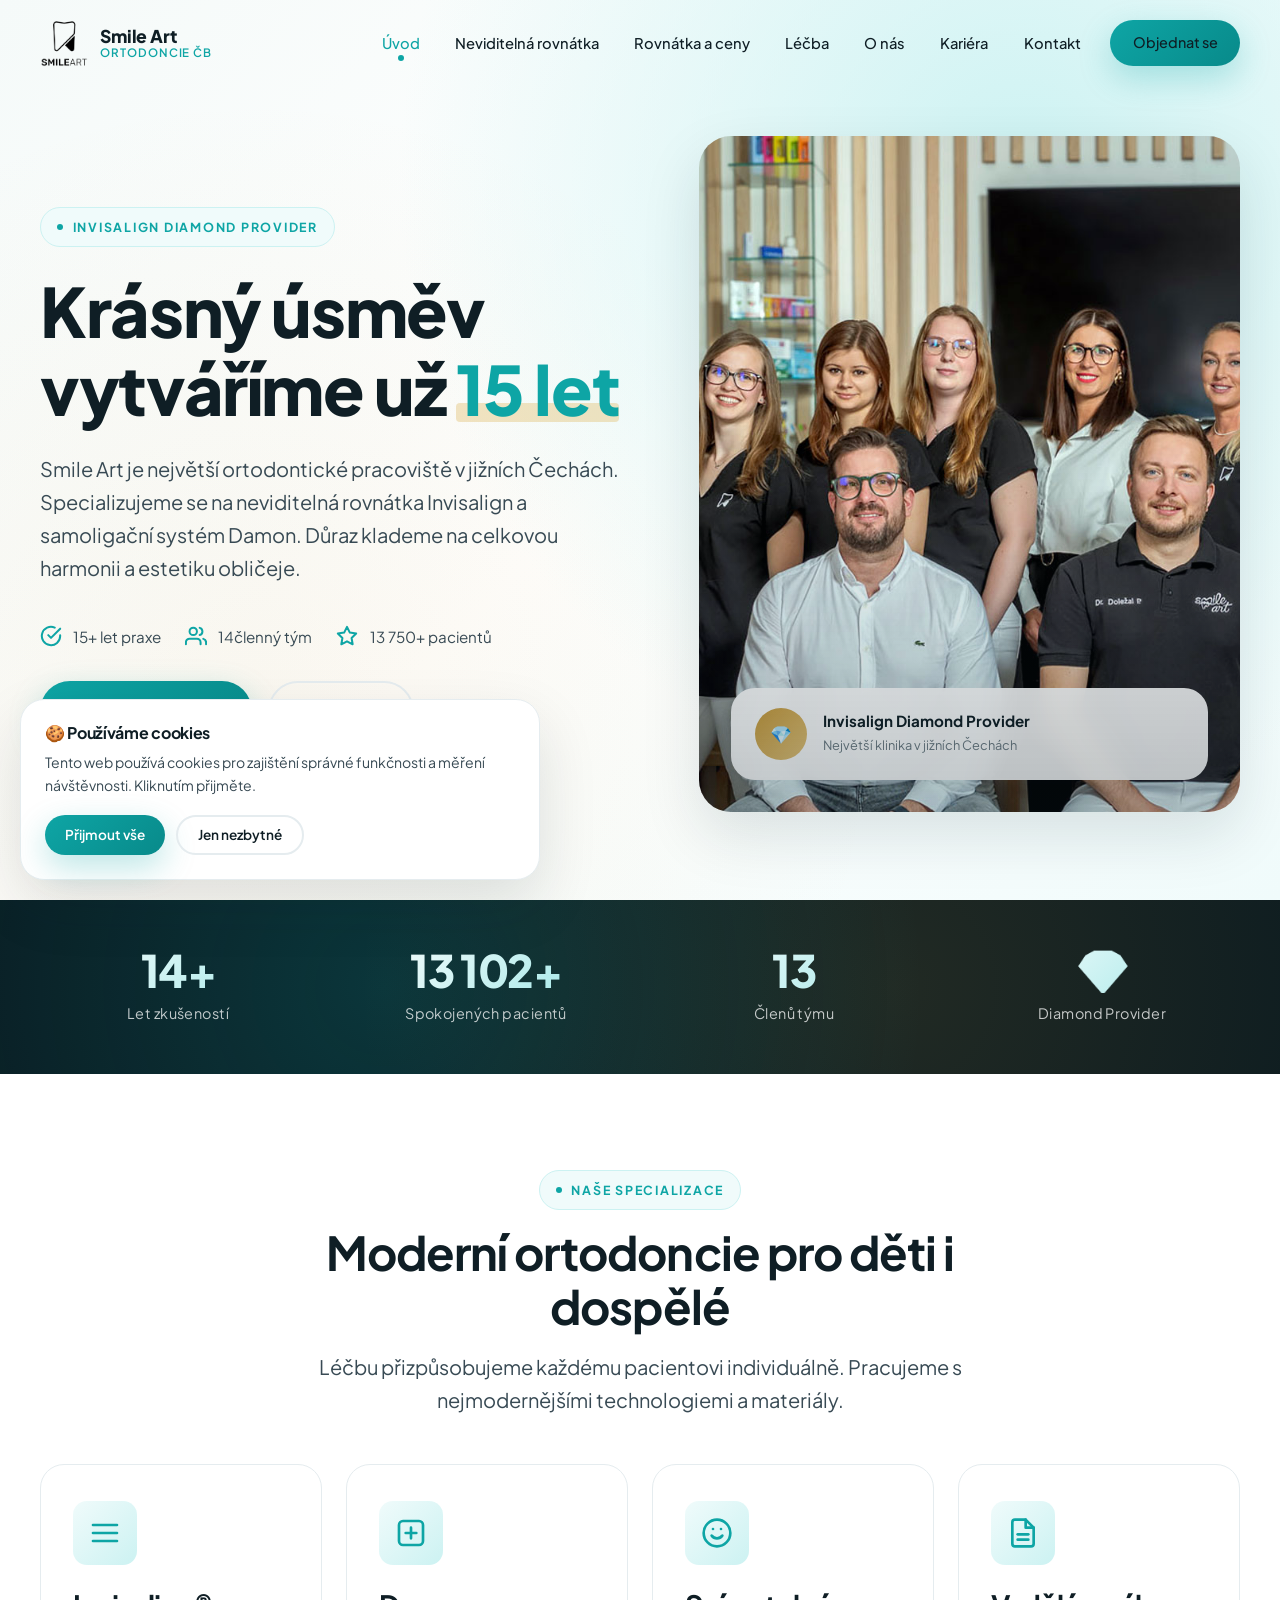
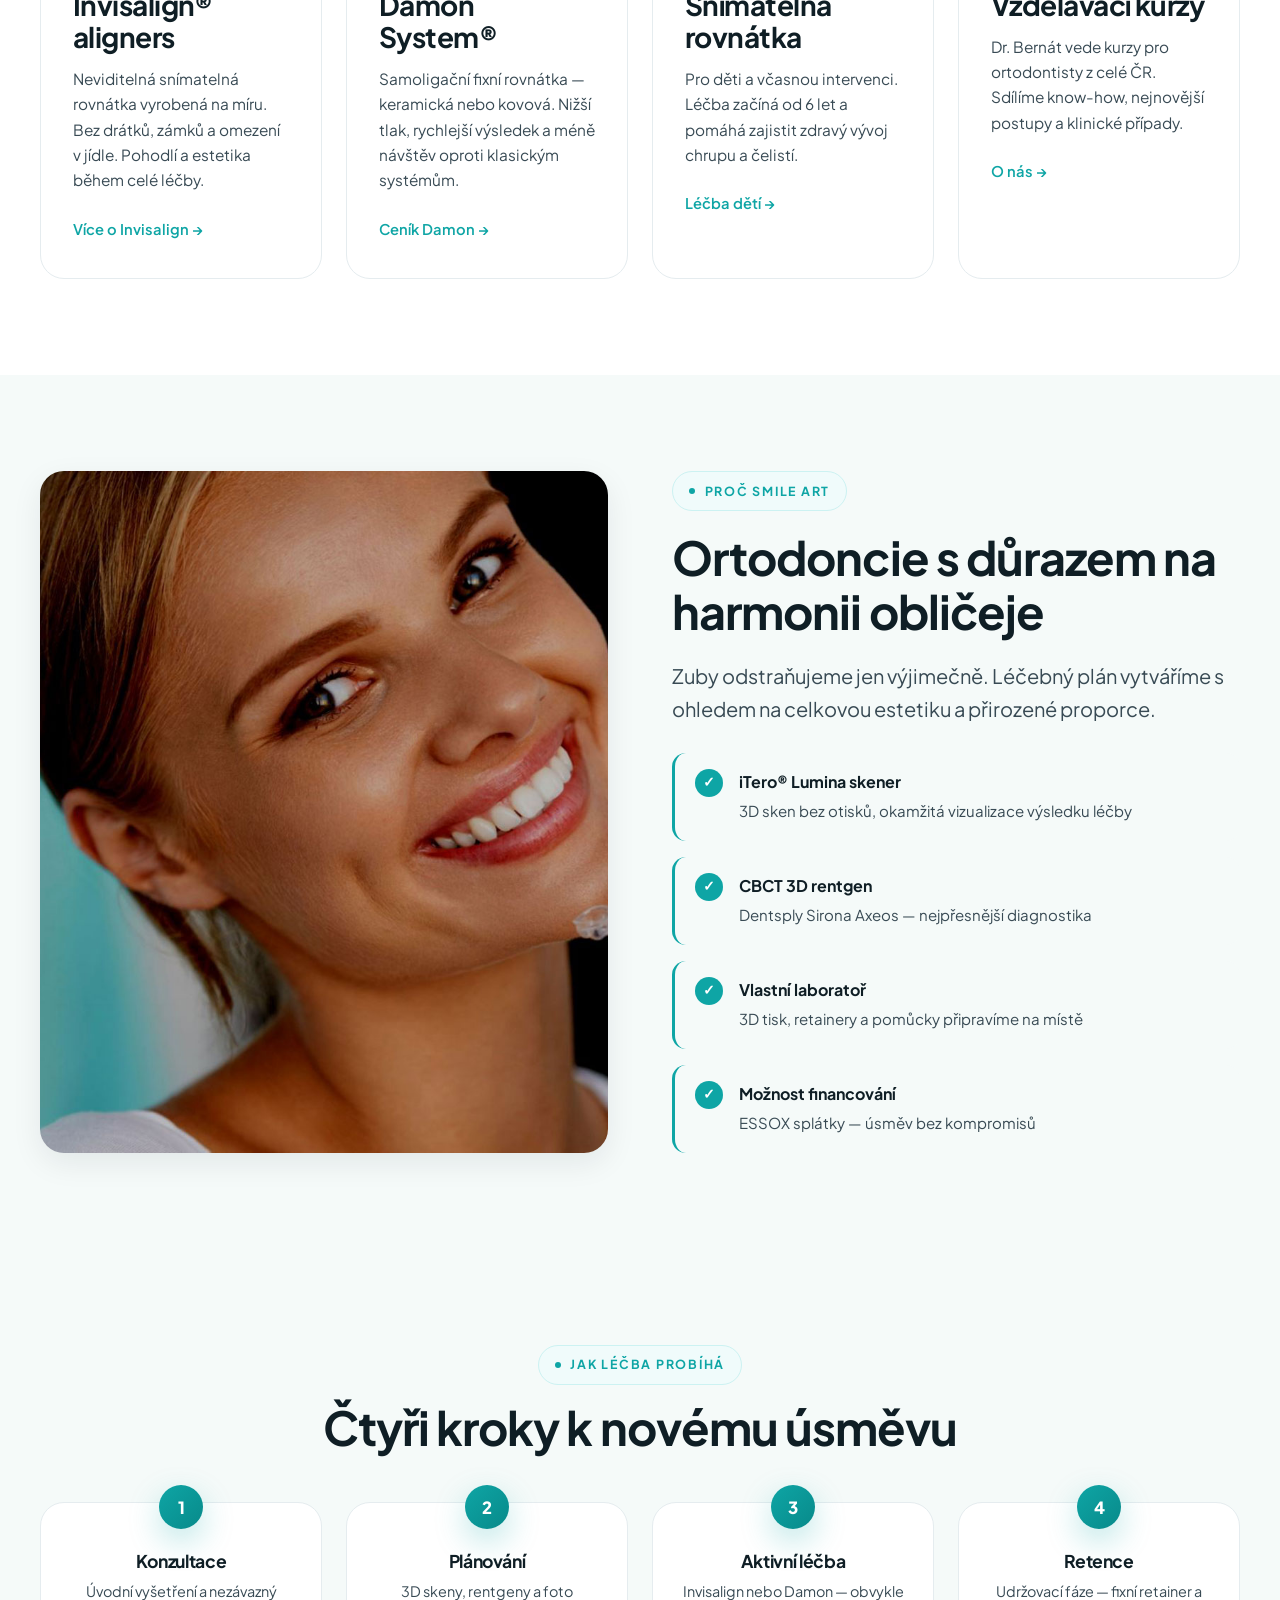
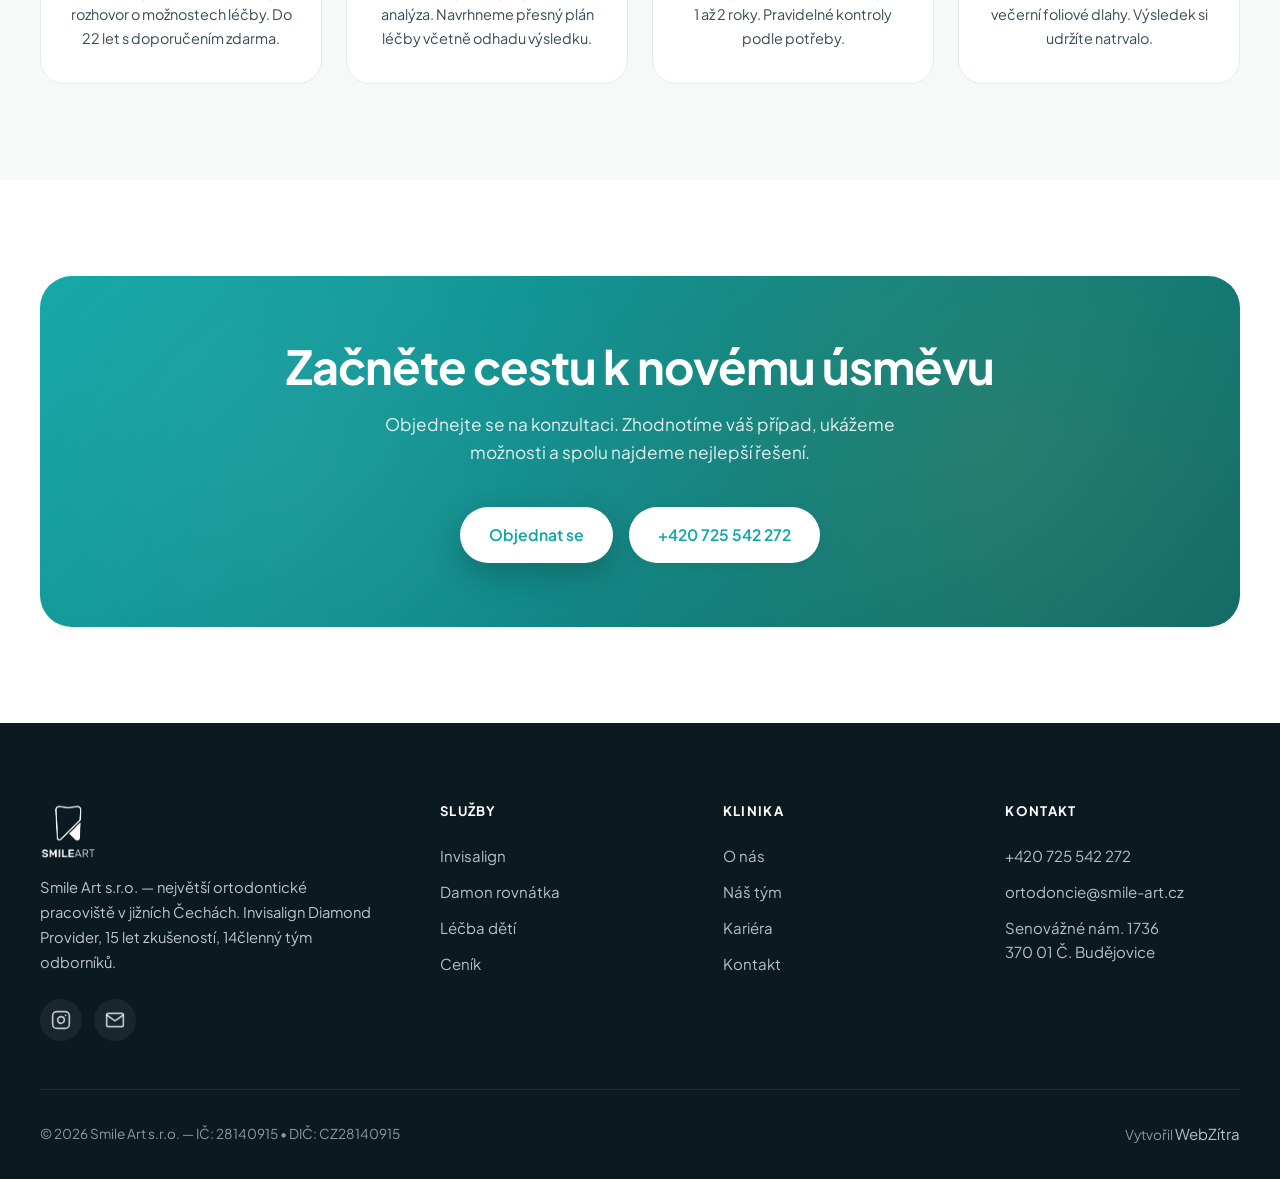
==== index.html @ 1c97e59b "Initial Smile Art — ortodoncie ČB web - 7 pages: index, neviditelna-rovnatka, rovnatka-ceny, lecba, " ====
<!DOCTYPE html>
<html lang="cs">
<head>
<meta charset="UTF-8">
<meta name="viewport" content="width=device-width, initial-scale=1.0">
<title>Smile Art — Ortodoncie České Budějovice | Invisalign Diamond Provider</title>

<!-- SEO -->
<meta name="description" content="Smile Art — ortodoncie v Českých Budějovicích. Invisalign Diamond Provider, rovnátka Damon, 15 let zkušeností, 13 750+ spokojených pacientů. MUDr. Bernát, Ph.D. Objednejte se.">
<meta name="keywords" content="ortodoncie České Budějovice, rovnátka České Budějovice, Invisalign, neviditelná rovnátka, Damon, Smile Art, Bernát, ortodontie ČB">
<meta name="robots" content="index, follow">
<meta name="author" content="Smile Art s.r.o.">
<link rel="canonical" href="https://smile-art.cz/">
<meta name="theme-color" content="#0ea5a5">

<!-- Open Graph -->
<meta property="og:type" content="website">
<meta property="og:url" content="https://smile-art.cz/">
<meta property="og:title" content="Smile Art — Ortodoncie České Budějovice | Invisalign Diamond Provider">
<meta property="og:description" content="Největší Invisalign klinika v jižních Čechách. 15 let zkušeností, 13 750+ pacientů, špičkové technologie.">
<meta property="og:image" content="https://smile-art.cz/fotky/hero-1.jpg">
<meta property="og:locale" content="cs_CZ">
<meta property="og:site_name" content="Smile Art">

<!-- Twitter -->
<meta name="twitter:card" content="summary_large_image">
<meta name="twitter:title" content="Smile Art — Ortodoncie České Budějovice">
<meta name="twitter:description" content="Invisalign Diamond Provider, 15 let zkušeností, 13 750+ pacientů.">

<!-- Favicons -->
<link rel="icon" type="image/png" href="fotky/logo-shrink.png">
<link rel="apple-touch-icon" href="fotky/logo-shrink.png">

<!-- Fonts -->
<link rel="preconnect" href="https://fonts.googleapis.com">
<link rel="preconnect" href="https://fonts.gstatic.com" crossorigin>
<link href="https://fonts.googleapis.com/css2?family=Plus+Jakarta+Sans:wght@400;500;600;700;800&display=swap" rel="stylesheet">

<!-- Preload hero -->
<link rel="preload" href="fotky/hero-1.jpg" as="image">

<!-- Styles -->
<link rel="stylesheet" href="css/style.css">

<!-- JSON-LD -->
<script type="application/ld+json">
{
  "@context": "https://schema.org",
  "@type": "Dentist",
  "name": "Smile Art — Ortodoncie České Budějovice",
  "alternateName": ["Smile Art s.r.o.", "Ortodoncie Smile Art", "Rovnátka České Budějovice"],
  "description": "Ortodoncie a rovnátka v Českých Budějovicích. Invisalign Diamond Provider, Damon systém, 15 let zkušeností, moderní technologie.",
  "url": "https://smile-art.cz",
  "telephone": "+420725542272",
  "email": "ortodoncie@smile-art.cz",
  "image": "https://smile-art.cz/fotky/hero-1.jpg",
  "priceRange": "60000-99000 Kč",
  "currenciesAccepted": "CZK",
  "paymentAccepted": "Hotovost, Platební karta, Převodem, ESSOX financování",
  "address": {
    "@type": "PostalAddress",
    "streetAddress": "Senovážné náměstí 1736 (4. patro)",
    "addressLocality": "České Budějovice",
    "addressRegion": "Jihočeský kraj",
    "postalCode": "370 01",
    "addressCountry": "CZ"
  },
  "geo": { "@type": "GeoCoordinates", "latitude": 48.9745, "longitude": 14.4747 },
  "openingHoursSpecification": [
    { "@type": "OpeningHoursSpecification", "dayOfWeek": "Monday",    "opens": "08:00", "closes": "16:00" },
    { "@type": "OpeningHoursSpecification", "dayOfWeek": "Tuesday",   "opens": "07:30", "closes": "16:00" },
    { "@type": "OpeningHoursSpecification", "dayOfWeek": "Wednesday", "opens": "07:30", "closes": "16:00" },
    { "@type": "OpeningHoursSpecification", "dayOfWeek": "Thursday",  "opens": "08:00", "closes": "15:00" },
    { "@type": "OpeningHoursSpecification", "dayOfWeek": "Friday",    "opens": "08:00", "closes": "12:00" }
  ],
  "medicalSpecialty": "Orthodontics",
  "founder": { "@type": "Person", "name": "MUDr. Ladislav Bernát, Ph.D." }
}
</script>
</head>
<body>

<!-- ═════ NAVBAR ═════ -->
<header class="nav">
  <div class="container nav-inner">
    <a href="index.html" class="nav-logo">
      <img src="fotky/logo.png" alt="Smile Art logo" width="56" height="56">
      <span class="nav-logo-text">
        <strong>Smile Art</strong>
        <span>Ortodoncie ČB</span>
      </span>
    </a>
    <nav class="nav-links">
      <a href="index.html" class="active">Úvod</a>
      <a href="neviditelna-rovnatka.html">Neviditelná rovnátka</a>
      <a href="rovnatka-ceny.html">Rovnátka a ceny</a>
      <a href="lecba.html">Léčba</a>
      <a href="o-nas.html">O nás</a>
      <a href="kariera.html">Kariéra</a>
      <a href="kontakt.html">Kontakt</a>
      <span class="nav-cta"><a href="kontakt.html" class="btn btn-primary">Objednat se</a></span>
    </nav>
    <button class="nav-toggle" aria-label="Menu" aria-expanded="false">
      <span></span><span></span><span></span>
    </button>
  </div>
</header>
<div class="nav-backdrop"></div>

<!-- ═════ HERO ═════ -->
<section class="hero">
  <div class="container hero-inner">
    <div class="hero-content" data-animate>
      <span class="eyebrow">Invisalign Diamond Provider</span>
      <h1>Krásný úsměv<br>vytváříme už <span>15 let</span></h1>
      <p class="lead">Smile Art je největší ortodontické pracoviště v jižních Čechách. Specializujeme se na neviditelná rovnátka Invisalign a samoligační systém Damon. Důraz klademe na celkovou harmonii a estetiku obličeje.</p>
      <div class="hero-meta">
        <div class="hero-meta-item">
          <svg viewBox="0 0 24 24" fill="none" stroke="currentColor" stroke-width="2.2" stroke-linecap="round" stroke-linejoin="round"><path d="M22 11.08V12a10 10 0 1 1-5.93-9.14"/><polyline points="22 4 12 14.01 9 11.01"/></svg>
          15+ let praxe
        </div>
        <div class="hero-meta-item">
          <svg viewBox="0 0 24 24" fill="none" stroke="currentColor" stroke-width="2.2" stroke-linecap="round" stroke-linejoin="round"><path d="M17 21v-2a4 4 0 0 0-4-4H5a4 4 0 0 0-4 4v2"/><circle cx="9" cy="7" r="4"/><path d="M23 21v-2a4 4 0 0 0-3-3.87"/><path d="M16 3.13a4 4 0 0 1 0 7.75"/></svg>
          14členný tým
        </div>
        <div class="hero-meta-item">
          <svg viewBox="0 0 24 24" fill="none" stroke="currentColor" stroke-width="2.2" stroke-linecap="round" stroke-linejoin="round"><path d="M12 2l3.09 6.26L22 9.27l-5 4.87 1.18 6.88L12 17.77l-6.18 3.25L7 14.14 2 9.27l6.91-1.01L12 2z"/></svg>
          13 750+ pacientů
        </div>
      </div>
      <div class="hero-actions">
        <a href="kontakt.html" class="btn btn-primary">Objednat konzultaci</a>
        <a href="neviditelna-rovnatka.html" class="btn btn-outline">Invisalign →</a>
      </div>
    </div>
    <div class="hero-visual" data-animate>
      <img src="fotky/hero-1.jpg" alt="Smile Art ordinace — Invisalign Diamond Provider" width="800" height="1000" loading="eager">
      <div class="hero-badge">
        <div class="hero-badge-icon">💎</div>
        <div class="hero-badge-text">
          <strong>Invisalign Diamond Provider</strong>
          <span>Největší klinika v jižních Čechách</span>
        </div>
      </div>
    </div>
  </div>
</section>

<!-- ═════ STATS ═════ -->
<section class="stats">
  <div class="container">
    <div class="stats-grid">
      <div class="stat-item" data-animate>
        <div class="stat-num" data-count="15" data-suffix="+">0</div>
        <div class="stat-label">Let zkušeností</div>
      </div>
      <div class="stat-item" data-animate>
        <div class="stat-num" data-count="13751" data-suffix="+">0</div>
        <div class="stat-label">Spokojených pacientů</div>
      </div>
      <div class="stat-item" data-animate>
        <div class="stat-num" data-count="14">0</div>
        <div class="stat-label">Členů týmu</div>
      </div>
      <div class="stat-item" data-animate>
        <div class="stat-num">💎</div>
        <div class="stat-label">Diamond Provider</div>
      </div>
    </div>
  </div>
</section>

<!-- ═════ SERVICES ═════ -->
<section class="section">
  <div class="container">
    <div class="section-head" data-animate>
      <span class="eyebrow">Naše specializace</span>
      <h2>Moderní ortodoncie pro děti i dospělé</h2>
      <p class="lead">Léčbu přizpůsobujeme každému pacientovi individuálně. Pracujeme s nejmodernějšími technologiemi a materiály.</p>
    </div>

    <div class="services-grid">
      <article class="service-card" data-animate>
        <div class="service-icon">
          <svg viewBox="0 0 24 24" fill="none" stroke="currentColor" stroke-width="2" stroke-linecap="round" stroke-linejoin="round"><path d="M3 12h18M3 6h18M3 18h18"/></svg>
        </div>
        <h3>Invisalign® aligners</h3>
        <p>Neviditelná snímatelná rovnátka vyrobená na míru. Bez drátků, zámků a omezení v jídle. Pohodlí a estetika během celé léčby.</p>
        <a href="neviditelna-rovnatka.html" class="service-link">Více o Invisalign →</a>
      </article>

      <article class="service-card" data-animate>
        <div class="service-icon">
          <svg viewBox="0 0 24 24" fill="none" stroke="currentColor" stroke-width="2" stroke-linecap="round" stroke-linejoin="round"><rect x="3" y="3" width="18" height="18" rx="3"/><path d="M8 12h8M12 8v8"/></svg>
        </div>
        <h3>Damon System®</h3>
        <p>Samoligační fixní rovnátka — keramická nebo kovová. Nižší tlak, rychlejší výsledek a méně návštěv oproti klasickým systémům.</p>
        <a href="rovnatka-ceny.html" class="service-link">Ceník Damon →</a>
      </article>

      <article class="service-card" data-animate>
        <div class="service-icon">
          <svg viewBox="0 0 24 24" fill="none" stroke="currentColor" stroke-width="2" stroke-linecap="round" stroke-linejoin="round"><circle cx="12" cy="12" r="10"/><path d="M8 14s1.5 2 4 2 4-2 4-2M9 9h.01M15 9h.01"/></svg>
        </div>
        <h3>Snímatelná rovnátka</h3>
        <p>Pro děti a včasnou intervenci. Léčba začíná od 6 let a pomáhá zajistit zdravý vývoj chrupu a čelistí.</p>
        <a href="lecba.html" class="service-link">Léčba dětí →</a>
      </article>

      <article class="service-card" data-animate>
        <div class="service-icon">
          <svg viewBox="0 0 24 24" fill="none" stroke="currentColor" stroke-width="2" stroke-linecap="round" stroke-linejoin="round"><path d="M14 2H6a2 2 0 0 0-2 2v16a2 2 0 0 0 2 2h12a2 2 0 0 0 2-2V8z"/><polyline points="14 2 14 8 20 8"/><line x1="16" y1="13" x2="8" y2="13"/><line x1="16" y1="17" x2="8" y2="17"/></svg>
        </div>
        <h3>Vzdělávací kurzy</h3>
        <p>Dr. Bernát vede kurzy pro ortodontisty z celé ČR. Sdílíme know-how, nejnovější postupy a klinické případy.</p>
        <a href="o-nas.html" class="service-link">O nás →</a>
      </article>
    </div>
  </div>
</section>

<!-- ═════ WHY US SPLIT ═════ -->
<section class="section" style="background: var(--bg-soft);">
  <div class="container">
    <div class="feature-split">
      <div class="feature-split-img" data-animate>
        <img src="fotky/invisalign-main.jpg" alt="Invisalign neviditelná rovnátka Smile Art" loading="lazy">
      </div>
      <div class="feature-split-content" data-animate>
        <span class="eyebrow">Proč Smile Art</span>
        <h2>Ortodoncie s důrazem na harmonii obličeje</h2>
        <p class="lead">Zuby odstraňujeme jen výjimečně. Léčebný plán vytváříme s ohledem na celkovou estetiku a přirozené proporce.</p>
        <ul class="feature-list">
          <li>
            <div class="feature-list-icon">✓</div>
            <div>
              <strong>iTero® Lumina skener</strong>
              <span>3D sken bez otisků, okamžitá vizualizace výsledku léčby</span>
            </div>
          </li>
          <li>
            <div class="feature-list-icon">✓</div>
            <div>
              <strong>CBCT 3D rentgen</strong>
              <span>Dentsply Sirona Axeos — nejpřesnější diagnostika</span>
            </div>
          </li>
          <li>
            <div class="feature-list-icon">✓</div>
            <div>
              <strong>Vlastní laboratoř</strong>
              <span>3D tisk, retainery a pomůcky připravíme na místě</span>
            </div>
          </li>
          <li>
            <div class="feature-list-icon">✓</div>
            <div>
              <strong>Možnost financování</strong>
              <span>ESSOX splátky — úsměv bez kompromisů</span>
            </div>
          </li>
        </ul>
      </div>
    </div>
  </div>
</section>

<!-- ═════ PROCESS ═════ -->
<section class="section process">
  <div class="container">
    <div class="section-head" data-animate>
      <span class="eyebrow">Jak léčba probíhá</span>
      <h2>Čtyři kroky k novému úsměvu</h2>
    </div>
    <div class="process-grid">
      <div class="process-step" data-animate>
        <div class="process-num">1</div>
        <h4>Konzultace</h4>
        <p>Úvodní vyšetření a nezávazný rozhovor o možnostech léčby. Do 22 let s doporučením zdarma.</p>
      </div>
      <div class="process-step" data-animate>
        <div class="process-num">2</div>
        <h4>Plánování</h4>
        <p>3D skeny, rentgeny a foto analýza. Navrhneme přesný plán léčby včetně odhadu výsledku.</p>
      </div>
      <div class="process-step" data-animate>
        <div class="process-num">3</div>
        <h4>Aktivní léčba</h4>
        <p>Invisalign nebo Damon — obvykle 1 až 2 roky. Pravidelné kontroly podle potřeby.</p>
      </div>
      <div class="process-step" data-animate>
        <div class="process-num">4</div>
        <h4>Retence</h4>
        <p>Udržovací fáze — fixní retainer a večerní foliové dlahy. Výsledek si udržíte natrvalo.</p>
      </div>
    </div>
  </div>
</section>

<!-- ═════ CTA BANNER ═════ -->
<section class="section">
  <div class="container">
    <div class="cta-banner" data-animate>
      <h2>Začněte cestu k novému úsměvu</h2>
      <p>Objednejte se na konzultaci. Zhodnotíme váš případ, ukážeme možnosti a spolu najdeme nejlepší řešení.</p>
      <div class="hero-actions" style="justify-content: center;">
        <a href="kontakt.html" class="btn btn-primary">Objednat se</a>
        <a href="tel:+420725542272" class="btn btn-ghost">+420 725 542 272</a>
      </div>
    </div>
  </div>
</section>

<!-- ═════ FOOTER ═════ -->
<footer class="footer">
  <div class="container">
    <div class="footer-grid">
      <div class="footer-brand">
        <img src="fotky/logo.png" alt="Smile Art" width="56" height="56" style="filter: brightness(0) invert(1);">
        <p>Smile Art s.r.o. — největší ortodontické pracoviště v jižních Čechách. Invisalign Diamond Provider, 15 let zkušeností, 14členný tým odborníků.</p>
        <div class="footer-social">
          <a href="https://www.instagram.com/ortodoncie_smileart/" aria-label="Instagram" target="_blank" rel="noopener">
            <svg viewBox="0 0 24 24" fill="none" stroke="currentColor" stroke-width="2" stroke-linecap="round" stroke-linejoin="round"><rect x="2" y="2" width="20" height="20" rx="5"/><path d="M16 11.37A4 4 0 1 1 12.63 8 4 4 0 0 1 16 11.37z"/><line x1="17.5" y1="6.5" x2="17.51" y2="6.5"/></svg>
          </a>
          <a href="mailto:ortodoncie@smile-art.cz" aria-label="Email">
            <svg viewBox="0 0 24 24" fill="none" stroke="currentColor" stroke-width="2" stroke-linecap="round" stroke-linejoin="round"><path d="M4 4h16c1.1 0 2 .9 2 2v12c0 1.1-.9 2-2 2H4c-1.1 0-2-.9-2-2V6c0-1.1.9-2 2-2z"/><polyline points="22,6 12,13 2,6"/></svg>
          </a>
        </div>
      </div>
      <div>
        <h5>Služby</h5>
        <a href="neviditelna-rovnatka.html">Invisalign</a>
        <a href="rovnatka-ceny.html">Damon rovnátka</a>
        <a href="lecba.html">Léčba dětí</a>
        <a href="rovnatka-ceny.html">Ceník</a>
      </div>
      <div>
        <h5>Klinika</h5>
        <a href="o-nas.html">O nás</a>
        <a href="o-nas.html">Náš tým</a>
        <a href="kariera.html">Kariéra</a>
        <a href="kontakt.html">Kontakt</a>
      </div>
      <div>
        <h5>Kontakt</h5>
        <a href="tel:+420725542272">+420 725 542 272</a>
        <a href="mailto:ortodoncie@smile-art.cz">ortodoncie@smile-art.cz</a>
        <a href="kontakt.html">Senovážné nám. 1736<br>370 01 Č. Budějovice</a>
      </div>
    </div>
    <div class="footer-bottom">
      <div>© <span id="year">2026</span> Smile Art s.r.o. — IČ: 28140915 • DIČ: CZ28140915</div>
      <div>Vytvořil <a href="https://webzitra.cz" target="_blank" rel="noopener">WebZítra</a></div>
    </div>
  </div>
</footer>

<!-- ═════ COOKIE BANNER ═════ -->
<div class="cookie-banner" role="dialog" aria-label="Cookies">
  <h4>🍪 Používáme cookies</h4>
  <p>Tento web používá cookies pro zajištění správné funkčnosti a měření návštěvnosti. Kliknutím přijměte.</p>
  <div class="cookie-actions">
    <button class="btn btn-primary" data-cookie="all">Přijmout vše</button>
    <button class="btn btn-outline" data-cookie="necessary">Jen nezbytné</button>
  </div>
</div>

<script>document.getElementById('year').textContent = new Date().getFullYear();</script>
<script src="js/main.js"></script>
</body>
</html>
---- css/style.css ----
/* ============================================================
   Smile Art — Ortodoncie České Budějovice
   Design system: premium medical (white + teal + gold)
   ============================================================ */

/* ─── Reset & Base ─── */
*, *::before, *::after { box-sizing: border-box; margin: 0; padding: 0; }
html { scroll-behavior: smooth; -webkit-text-size-adjust: 100%; }
body {
  font-family: 'Plus Jakarta Sans', -apple-system, BlinkMacSystemFont, 'Segoe UI', sans-serif;
  font-size: 16px;
  line-height: 1.65;
  color: var(--ink);
  background: var(--bg);
  -webkit-font-smoothing: antialiased;
  overflow-x: hidden;
}
img { max-width: 100%; height: auto; display: block; }
a { color: inherit; text-decoration: none; }
button { font-family: inherit; cursor: pointer; border: none; background: none; }
ul, ol { list-style: none; }
:focus-visible { outline: 3px solid var(--teal); outline-offset: 3px; border-radius: 4px; }

/* ─── Design tokens ─── */
:root {
  /* Colors */
  --teal-50:  #f0fbfb;
  --teal-100: #ccf2f2;
  --teal-200: #99e5e5;
  --teal-300: #5cd3d3;
  --teal-400: #2bbdbd;
  --teal:     #0ea5a5;   /* primary */
  --teal-600: #088a8a;
  --teal-700: #076868;
  --teal-800: #064949;
  --gold:     #c89b3c;   /* accent */
  --gold-soft:#e2c37a;
  --ink:      #0f1e25;
  --ink-soft: #384a54;
  --muted:    #6b7a82;
  --line:     #e5ecef;
  --bg:       #ffffff;
  --bg-soft:  #f5faf9;
  --bg-dark:  #0a1a20;

  /* Typography */
  --h1: clamp(2.25rem, 4.2vw + 1rem, 4.25rem);
  --h2: clamp(1.75rem, 2.4vw + 1rem, 3rem);
  --h3: clamp(1.25rem, 1.2vw + 1rem, 1.75rem);
  --lead: clamp(1.05rem, 0.4vw + 1rem, 1.25rem);

  /* Spacing */
  --s1: 0.5rem;
  --s2: 1rem;
  --s3: 1.5rem;
  --s4: 2rem;
  --s5: 3rem;
  --s6: 4rem;
  --s7: 6rem;
  --s8: 8rem;

  /* Radius */
  --r-sm: 8px;
  --r-md: 14px;
  --r-lg: 24px;
  --r-xl: 32px;
  --r-full: 999px;

  /* Shadows */
  --sh-sm: 0 2px 8px rgba(10, 30, 40, 0.06);
  --sh-md: 0 10px 30px rgba(10, 30, 40, 0.08);
  --sh-lg: 0 24px 60px rgba(10, 30, 40, 0.12);
  --sh-teal: 0 12px 32px rgba(14, 165, 165, 0.28);

  /* Transitions */
  --t-fast: 0.2s ease;
  --t-mid:  0.35s cubic-bezier(.22,.8,.35,1);
  --t-slow: 0.6s cubic-bezier(.22,.8,.35,1);
}

/* ─── Layout helpers ─── */
.container { width: min(100% - 2rem, 1200px); margin-inline: auto; }
.container-sm { width: min(100% - 2rem, 880px); margin-inline: auto; }
.section { padding: var(--s7) 0; }
.section-sm { padding: var(--s6) 0; }

/* ─── Typography ─── */
h1, h2, h3, h4, h5 {
  font-family: 'Plus Jakarta Sans', sans-serif;
  font-weight: 700;
  line-height: 1.15;
  letter-spacing: -0.02em;
  color: var(--ink);
}
h1 { font-size: var(--h1); font-weight: 800; }
h2 { font-size: var(--h2); }
h3 { font-size: var(--h3); }
.eyebrow {
  display: inline-flex; align-items: center; gap: 0.6rem;
  font-size: 0.78rem; font-weight: 700; letter-spacing: 0.14em;
  text-transform: uppercase; color: var(--teal);
  padding: 0.55rem 1rem; border-radius: var(--r-full);
  background: var(--teal-50);
  border: 1px solid var(--teal-100);
}
.eyebrow::before {
  content: ""; width: 6px; height: 6px; border-radius: 50%; background: var(--teal);
}
.lead { font-size: var(--lead); color: var(--ink-soft); max-width: 68ch; }
.text-gold { color: var(--gold); }
.text-teal { color: var(--teal); }
.center { text-align: center; }
.mx-auto { margin-inline: auto; }

/* ─── Buttons ─── */
.btn {
  display: inline-flex; align-items: center; justify-content: center;
  gap: 0.6rem;
  padding: 0.95rem 1.8rem;
  font-size: 0.98rem;
  font-weight: 600;
  border-radius: var(--r-full);
  transition: all var(--t-mid);
  white-space: nowrap;
  text-align: center;
  min-height: 52px;
}
.btn-primary {
  background: linear-gradient(135deg, var(--teal) 0%, var(--teal-600) 100%);
  color: #fff;
  box-shadow: var(--sh-teal);
}
.btn-primary:hover { transform: translateY(-2px); box-shadow: 0 18px 40px rgba(14,165,165,.38); }
.btn-outline {
  background: transparent;
  color: var(--ink);
  border: 2px solid var(--line);
}
.btn-outline:hover { border-color: var(--teal); color: var(--teal); }
.btn-ghost {
  background: #fff; color: var(--teal);
  box-shadow: var(--sh-sm);
}
.btn-ghost:hover { transform: translateY(-2px); box-shadow: var(--sh-md); }
.btn-gold {
  background: linear-gradient(135deg, var(--gold) 0%, #b5872a 100%);
  color: #fff;
}
.btn-gold:hover { transform: translateY(-2px); box-shadow: 0 16px 32px rgba(200,155,60,.35); }

/* ═══════════════════════════════════════════════
   NAVBAR
   ═══════════════════════════════════════════════ */
.nav {
  position: fixed; top: 0; left: 0; right: 0;
  z-index: 100;
  padding: 1.2rem 0;
  transition: all var(--t-mid);
  background: rgba(255,255,255,0.0);
}
.nav.scrolled {
  background: rgba(255,255,255,0.92);
  backdrop-filter: blur(14px);
  -webkit-backdrop-filter: blur(14px);
  padding: 0.75rem 0;
  box-shadow: 0 4px 24px rgba(10,30,40,0.06);
}
.nav-inner {
  display: flex; align-items: center; justify-content: space-between;
  gap: 1.5rem;
}
.nav-logo { display: flex; align-items: center; gap: 0.75rem; z-index: 101; }
.nav-logo img { height: 48px; width: auto; transition: height var(--t-mid); }
.nav.scrolled .nav-logo img { height: 42px; }
.nav-logo-text { display: flex; flex-direction: column; line-height: 1.1; }
.nav-logo-text strong { font-size: 1.1rem; font-weight: 800; color: var(--ink); letter-spacing: -0.01em; }
.nav-logo-text span { font-size: 0.72rem; color: var(--teal); font-weight: 600; letter-spacing: 0.08em; text-transform: uppercase; }
.nav-links { display: flex; align-items: center; gap: 0.3rem; }
.nav-links a {
  padding: 0.6rem 0.95rem;
  font-size: 0.92rem;
  font-weight: 500;
  color: var(--ink);
  border-radius: var(--r-full);
  transition: all var(--t-fast);
  position: relative;
}
.nav-links a:hover { color: var(--teal); background: var(--teal-50); }
.nav-links a.active { color: var(--teal); }
.nav-links a.active::after {
  content: ""; position: absolute; left: 50%; bottom: 0.25rem;
  width: 6px; height: 6px; border-radius: 50%;
  background: var(--teal); transform: translateX(-50%);
}
.nav-cta { margin-left: 0.6rem; }
.nav-cta .btn { padding: 0.7rem 1.4rem; min-height: 44px; font-size: 0.9rem; }

.nav-toggle {
  display: none;
  width: 48px; height: 48px;
  border-radius: var(--r-md);
  position: relative;
  z-index: 101;
}
.nav-toggle span {
  display: block;
  width: 24px; height: 2px;
  background: var(--ink);
  border-radius: 2px;
  margin: 5px auto;
  transition: all var(--t-mid);
}
.nav-toggle.open span:nth-child(1) { transform: translateY(7px) rotate(45deg); }
.nav-toggle.open span:nth-child(2) { opacity: 0; }
.nav-toggle.open span:nth-child(3) { transform: translateY(-7px) rotate(-45deg); }

/* ═══════════════════════════════════════════════
   HERO
   ═══════════════════════════════════════════════ */
.hero {
  position: relative;
  min-height: 100vh;
  min-height: 100svh;
  display: flex;
  align-items: center;
  padding: 8rem 0 5rem;
  overflow: hidden;
  background: linear-gradient(135deg, var(--bg-soft) 0%, #fff 50%, var(--teal-50) 100%);
}
.hero::before {
  content: "";
  position: absolute; inset: 0;
  background-image: radial-gradient(circle at 80% 20%, var(--teal-100) 0%, transparent 50%),
                    radial-gradient(circle at 20% 80%, rgba(200,155,60,0.08) 0%, transparent 50%);
  pointer-events: none;
}
.hero-inner {
  position: relative;
  display: grid;
  grid-template-columns: 1.1fr 1fr;
  gap: 4rem;
  align-items: center;
}
.hero-content > * + * { margin-top: 1.5rem; }
.hero h1 span { color: var(--teal); position: relative; display: inline-block; }
.hero h1 span::after {
  content: "";
  position: absolute; left: 0; right: 0; bottom: 0.08em;
  height: 0.28em;
  background: var(--gold-soft);
  opacity: 0.45;
  z-index: -1;
  border-radius: 4px;
}
.hero-meta {
  display: flex; flex-wrap: wrap; gap: 1.5rem;
  padding-top: 1rem;
}
.hero-meta-item {
  display: flex; align-items: center; gap: 0.7rem;
  font-size: 0.95rem; color: var(--ink-soft);
}
.hero-meta-item svg { width: 22px; height: 22px; color: var(--teal); flex-shrink: 0; }
.hero-actions { display: flex; gap: 1rem; flex-wrap: wrap; padding-top: 0.5rem; }
.hero-visual {
  position: relative;
  border-radius: var(--r-xl);
  overflow: hidden;
  aspect-ratio: 4/5;
  box-shadow: var(--sh-lg);
  transform: perspective(1000px) rotateY(-3deg);
}
.hero-visual img { width: 100%; height: 100%; object-fit: cover; }
.hero-visual::after {
  content: ""; position: absolute; inset: 0;
  background: linear-gradient(180deg, transparent 40%, rgba(10,30,40,0.25) 100%);
}
.hero-badge {
  position: absolute;
  bottom: 2rem; left: 2rem; right: 2rem;
  background: rgba(255,255,255,0.95);
  backdrop-filter: blur(10px);
  padding: 1.25rem 1.5rem;
  border-radius: var(--r-lg);
  display: flex; align-items: center; gap: 1rem;
  box-shadow: var(--sh-md);
}
.hero-badge-icon {
  width: 52px; height: 52px;
  border-radius: 50%;
  background: linear-gradient(135deg, var(--gold) 0%, var(--gold-soft) 100%);
  display: flex; align-items: center; justify-content: center;
  color: #fff; font-weight: 800; font-size: 1.1rem;
  flex-shrink: 0;
}
.hero-badge-text strong { display: block; font-size: 0.95rem; color: var(--ink); line-height: 1.3; }
.hero-badge-text span { font-size: 0.8rem; color: var(--muted); }

/* ═══════════════════════════════════════════════
   STATS / COUNTERS
   ═══════════════════════════════════════════════ */
.stats {
  padding: var(--s5) 0;
  background: var(--bg-dark);
  color: #fff;
  position: relative;
  overflow: hidden;
}
.stats::before {
  content: "";
  position: absolute; inset: 0;
  background: radial-gradient(circle at 30% 50%, rgba(14,165,165,0.2) 0%, transparent 60%),
              radial-gradient(circle at 70% 50%, rgba(200,155,60,0.12) 0%, transparent 60%);
}
.stats-grid {
  position: relative;
  display: grid;
  grid-template-columns: repeat(4, 1fr);
  gap: 2rem;
  text-align: center;
}
.stat-item .stat-num {
  font-family: 'Plus Jakarta Sans', sans-serif;
  font-size: clamp(2.25rem, 3.5vw, 3.5rem);
  font-weight: 800;
  line-height: 1;
  background: linear-gradient(135deg, #fff 0%, var(--teal-200) 100%);
  -webkit-background-clip: text;
  background-clip: text;
  -webkit-text-fill-color: transparent;
  letter-spacing: -0.03em;
}
.stat-item .stat-label {
  display: block;
  margin-top: 0.6rem;
  font-size: 0.9rem;
  color: rgba(255,255,255,0.75);
  letter-spacing: 0.03em;
}

/* ═══════════════════════════════════════════════
   SECTION HEADERS
   ═══════════════════════════════════════════════ */
.section-head {
  text-align: center;
  max-width: 720px;
  margin: 0 auto var(--s5);
}
.section-head > * + * { margin-top: 1rem; }
.section-head .lead { margin: 1rem auto 0; }

/* ═══════════════════════════════════════════════
   SERVICE CARDS
   ═══════════════════════════════════════════════ */
.services-grid {
  display: grid;
  grid-template-columns: repeat(auto-fit, minmax(280px, 1fr));
  gap: 1.5rem;
}
.service-card {
  background: #fff;
  border: 1px solid var(--line);
  border-radius: var(--r-lg);
  padding: 2.25rem 2rem;
  transition: all var(--t-mid);
  position: relative;
  overflow: hidden;
}
.service-card::before {
  content: "";
  position: absolute; top: 0; left: 0; right: 0;
  height: 4px;
  background: linear-gradient(90deg, var(--teal) 0%, var(--gold) 100%);
  transform: scaleX(0);
  transform-origin: left;
  transition: transform var(--t-mid);
}
.service-card:hover {
  transform: translateY(-6px);
  box-shadow: var(--sh-md);
  border-color: transparent;
}
.service-card:hover::before { transform: scaleX(1); }
.service-icon {
  width: 64px; height: 64px;
  border-radius: var(--r-md);
  background: linear-gradient(135deg, var(--teal-50) 0%, var(--teal-100) 100%);
  color: var(--teal);
  display: flex; align-items: center; justify-content: center;
  margin-bottom: 1.5rem;
}
.service-icon svg { width: 32px; height: 32px; }
.service-card h3 { margin-bottom: 0.8rem; }
.service-card p { color: var(--ink-soft); font-size: 0.96rem; }
.service-link {
  display: inline-flex; align-items: center; gap: 0.4rem;
  margin-top: 1.5rem;
  font-weight: 600; color: var(--teal); font-size: 0.92rem;
  transition: gap var(--t-fast);
}
.service-link:hover { gap: 0.7rem; }

/* ═══════════════════════════════════════════════
   FEATURE SPLIT (image + text)
   ═══════════════════════════════════════════════ */
.feature-split {
  display: grid;
  grid-template-columns: 1fr 1fr;
  gap: 4rem;
  align-items: center;
}
.feature-split.reverse > :first-child { order: 2; }
.feature-split-img {
  border-radius: var(--r-lg);
  overflow: hidden;
  aspect-ratio: 5/6;
  box-shadow: var(--sh-md);
}
.feature-split-img img { width: 100%; height: 100%; object-fit: cover; }
.feature-split-content > * + * { margin-top: 1.25rem; }
.feature-list {
  display: flex; flex-direction: column; gap: 1rem;
  margin-top: 1.75rem;
}
.feature-list li {
  display: flex; gap: 1rem; align-items: flex-start;
  padding: 1rem 1.25rem;
  background: var(--bg-soft);
  border-radius: var(--r-md);
  border-left: 3px solid var(--teal);
}
.feature-list li strong { display: block; color: var(--ink); margin-bottom: 0.2rem; }
.feature-list li span { color: var(--ink-soft); font-size: 0.94rem; }
.feature-list-icon {
  width: 28px; height: 28px;
  border-radius: 50%;
  background: var(--teal);
  color: #fff;
  display: flex; align-items: center; justify-content: center;
  flex-shrink: 0;
  font-size: 0.85rem;
  font-weight: 700;
}

/* ═══════════════════════════════════════════════
   PROCESS STEPS
   ═══════════════════════════════════════════════ */
.process {
  background: var(--bg-soft);
  position: relative;
}
.process-grid {
  display: grid;
  grid-template-columns: repeat(4, 1fr);
  gap: 1.5rem;
  position: relative;
}
.process-step {
  background: #fff;
  padding: 2rem 1.75rem;
  border-radius: var(--r-lg);
  text-align: center;
  position: relative;
  border: 1px solid var(--line);
  transition: transform var(--t-mid);
}
.process-step:hover { transform: translateY(-4px); box-shadow: var(--sh-md); }
.process-num {
  position: absolute;
  top: -18px; left: 50%; transform: translateX(-50%);
  width: 44px; height: 44px;
  border-radius: 50%;
  background: linear-gradient(135deg, var(--teal) 0%, var(--teal-600) 100%);
  color: #fff;
  display: flex; align-items: center; justify-content: center;
  font-weight: 800;
  font-size: 1.05rem;
  box-shadow: var(--sh-teal);
}
.process-step h4 { margin: 1rem 0 0.5rem; font-size: 1.1rem; }
.process-step p { font-size: 0.9rem; color: var(--ink-soft); }

/* ═══════════════════════════════════════════════
   PRICING TABLE
   ═══════════════════════════════════════════════ */
.pricing-wrap {
  display: grid;
  grid-template-columns: repeat(2, 1fr);
  gap: 2rem;
}
.pricing-card {
  background: #fff;
  border: 1px solid var(--line);
  border-radius: var(--r-xl);
  padding: 2.5rem 2.25rem;
  position: relative;
  transition: all var(--t-mid);
}
.pricing-card.highlight {
  border: 2px solid var(--teal);
  box-shadow: var(--sh-md);
  transform: scale(1.02);
}
.pricing-card.highlight::before {
  content: "Nejoblíbenější";
  position: absolute;
  top: -14px; left: 50%; transform: translateX(-50%);
  background: linear-gradient(135deg, var(--gold) 0%, #b5872a 100%);
  color: #fff;
  padding: 0.4rem 1.2rem;
  border-radius: var(--r-full);
  font-size: 0.78rem;
  font-weight: 700;
  letter-spacing: 0.06em;
  text-transform: uppercase;
}
.pricing-card h3 { margin-bottom: 0.5rem; }
.pricing-card .price {
  font-size: 2rem;
  font-weight: 800;
  color: var(--ink);
  margin: 1rem 0;
  letter-spacing: -0.02em;
}
.pricing-card .price small { font-size: 0.9rem; color: var(--muted); font-weight: 500; }
.pricing-card ul { margin: 1.5rem 0; display: flex; flex-direction: column; gap: 0.75rem; }
.pricing-card ul li {
  display: flex; gap: 0.7rem; align-items: flex-start;
  font-size: 0.95rem;
  color: var(--ink-soft);
}
.pricing-card ul li::before {
  content: "✓";
  color: var(--teal);
  font-weight: 800;
  flex-shrink: 0;
}
.pricing-card .btn { width: 100%; margin-top: 1rem; }

.pricing-table {
  width: 100%;
  background: #fff;
  border-radius: var(--r-lg);
  overflow: hidden;
  border: 1px solid var(--line);
  border-collapse: separate;
  border-spacing: 0;
}
.pricing-table th, .pricing-table td {
  padding: 1.1rem 1.4rem;
  text-align: left;
  border-bottom: 1px solid var(--line);
}
.pricing-table th {
  background: var(--bg-soft);
  font-size: 0.82rem;
  text-transform: uppercase;
  letter-spacing: 0.06em;
  color: var(--muted);
  font-weight: 700;
}
.pricing-table td:last-child, .pricing-table th:last-child {
  text-align: right;
  font-weight: 600;
  color: var(--teal);
}
.pricing-table tr:last-child td { border-bottom: none; }

/* ═══════════════════════════════════════════════
   TEAM
   ═══════════════════════════════════════════════ */
.team-grid {
  display: grid;
  grid-template-columns: repeat(auto-fit, minmax(240px, 1fr));
  gap: 1.5rem;
}
.team-card {
  background: #fff;
  border: 1px solid var(--line);
  border-radius: var(--r-lg);
  padding: 1.75rem 1.5rem;
  text-align: center;
  transition: all var(--t-mid);
}
.team-card:hover {
  transform: translateY(-4px);
  box-shadow: var(--sh-md);
  border-color: var(--teal-200);
}
.team-avatar {
  width: 96px; height: 96px;
  border-radius: 50%;
  margin: 0 auto 1.25rem;
  background: linear-gradient(135deg, var(--teal-100) 0%, var(--teal-50) 100%);
  display: flex; align-items: center; justify-content: center;
  font-size: 1.75rem;
  font-weight: 700;
  color: var(--teal);
  border: 3px solid #fff;
  box-shadow: 0 4px 12px rgba(14,165,165,0.15);
}
.team-card h4 { font-size: 1.05rem; margin-bottom: 0.3rem; }
.team-card .role { font-size: 0.85rem; color: var(--teal); font-weight: 600; }
.team-card.lead {
  background: linear-gradient(135deg, var(--teal-50) 0%, #fff 100%);
  border-color: var(--teal-200);
}
.team-card.lead .team-avatar {
  width: 120px; height: 120px;
  background: linear-gradient(135deg, var(--teal) 0%, var(--teal-600) 100%);
  color: #fff;
  font-size: 2rem;
}

/* ═══════════════════════════════════════════════
   FAQ ACCORDION
   ═══════════════════════════════════════════════ */
.faq { max-width: 820px; margin: 0 auto; }
.faq-item {
  background: #fff;
  border: 1px solid var(--line);
  border-radius: var(--r-md);
  margin-bottom: 0.75rem;
  overflow: hidden;
  transition: all var(--t-fast);
}
.faq-item[open] { border-color: var(--teal-200); box-shadow: var(--sh-sm); }
.faq-item summary {
  padding: 1.3rem 1.6rem;
  font-weight: 600;
  color: var(--ink);
  cursor: pointer;
  display: flex;
  justify-content: space-between;
  align-items: center;
  gap: 1rem;
  list-style: none;
}
.faq-item summary::-webkit-details-marker { display: none; }
.faq-item summary::after {
  content: "+";
  width: 30px; height: 30px;
  border-radius: 50%;
  background: var(--teal-50);
  color: var(--teal);
  display: flex; align-items: center; justify-content: center;
  font-size: 1.4rem;
  font-weight: 400;
  transition: all var(--t-fast);
  flex-shrink: 0;
}
.faq-item[open] summary::after { transform: rotate(45deg); background: var(--teal); color: #fff; }
.faq-item .faq-body {
  padding: 0 1.6rem 1.4rem;
  color: var(--ink-soft);
  line-height: 1.7;
}

/* ═══════════════════════════════════════════════
   CTA BANNER
   ═══════════════════════════════════════════════ */
.cta-banner {
  background: linear-gradient(135deg, var(--teal) 0%, var(--teal-700) 100%);
  color: #fff;
  border-radius: var(--r-xl);
  padding: 4rem 3rem;
  text-align: center;
  position: relative;
  overflow: hidden;
}
.cta-banner::before {
  content: "";
  position: absolute; inset: 0;
  background: radial-gradient(circle at 20% 50%, rgba(255,255,255,0.08) 0%, transparent 50%),
              radial-gradient(circle at 80% 50%, rgba(200,155,60,0.15) 0%, transparent 50%);
}
.cta-banner > * { position: relative; }
.cta-banner h2 { color: #fff; margin-bottom: 1rem; }
.cta-banner p { color: rgba(255,255,255,0.88); max-width: 560px; margin: 0 auto 2rem; font-size: 1.08rem; }
.cta-banner .btn-primary {
  background: #fff;
  color: var(--teal);
  box-shadow: 0 12px 32px rgba(0,0,0,0.2);
}
.cta-banner .btn-primary:hover { background: var(--teal-50); }

/* ═══════════════════════════════════════════════
   CONTACT PAGE
   ═══════════════════════════════════════════════ */
.contact-grid {
  display: grid;
  grid-template-columns: 1fr 1.25fr;
  gap: 3rem;
}
.contact-info { display: flex; flex-direction: column; gap: 1.5rem; }
.contact-block {
  padding: 1.75rem;
  background: #fff;
  border: 1px solid var(--line);
  border-radius: var(--r-lg);
  display: flex; gap: 1.25rem; align-items: flex-start;
}
.contact-icon {
  width: 52px; height: 52px;
  border-radius: var(--r-md);
  background: var(--teal-50);
  color: var(--teal);
  display: flex; align-items: center; justify-content: center;
  flex-shrink: 0;
}
.contact-icon svg { width: 26px; height: 26px; }
.contact-block h4 { font-size: 0.82rem; text-transform: uppercase; letter-spacing: 0.08em; color: var(--muted); font-weight: 700; margin-bottom: 0.4rem; }
.contact-block p, .contact-block a { color: var(--ink); font-size: 1.08rem; font-weight: 600; display: block; }
.contact-block a:hover { color: var(--teal); }
.contact-block .hours { font-size: 0.94rem; color: var(--ink-soft); font-weight: 400; margin-top: 0.4rem; }
.contact-block .hours div { display: flex; justify-content: space-between; padding: 0.2rem 0; }

.contact-map {
  border-radius: var(--r-lg);
  overflow: hidden;
  min-height: 480px;
  border: 1px solid var(--line);
}
.contact-map iframe { width: 100%; height: 100%; min-height: 480px; border: 0; display: block; }

/* ═══════════════════════════════════════════════
   PAGE HEADER (non-home pages)
   ═══════════════════════════════════════════════ */
.page-header {
  padding: 10rem 0 5rem;
  background: linear-gradient(135deg, var(--bg-soft) 0%, #fff 50%, var(--teal-50) 100%);
  position: relative;
  overflow: hidden;
}
.page-header::before {
  content: "";
  position: absolute; inset: 0;
  background: radial-gradient(circle at 90% 10%, var(--teal-100) 0%, transparent 50%);
}
.page-header-inner { position: relative; text-align: center; }
.page-header-inner > * + * { margin-top: 1rem; }
.page-header .lead { margin: 1rem auto 0; }
.breadcrumbs {
  display: inline-flex; gap: 0.5rem;
  font-size: 0.85rem;
  color: var(--muted);
  margin-bottom: 0.5rem;
}
.breadcrumbs a:hover { color: var(--teal); }
.breadcrumbs span { color: var(--line); }

/* ═══════════════════════════════════════════════
   FOOTER
   ═══════════════════════════════════════════════ */
.footer {
  background: var(--bg-dark);
  color: rgba(255,255,255,0.75);
  padding: 5rem 0 2rem;
}
.footer-grid {
  display: grid;
  grid-template-columns: 1.5fr 1fr 1fr 1fr;
  gap: 3rem;
  margin-bottom: 3rem;
}
.footer h5 {
  color: #fff;
  font-size: 0.82rem;
  text-transform: uppercase;
  letter-spacing: 0.1em;
  margin-bottom: 1.25rem;
}
.footer a { color: rgba(255,255,255,0.72); font-size: 0.94rem; display: block; padding: 0.35rem 0; transition: color var(--t-fast); }
.footer a:hover { color: var(--teal-300); }
.footer-brand p { font-size: 0.92rem; margin: 1rem 0 1.5rem; max-width: 340px; line-height: 1.7; }
.footer-social { display: flex; gap: 0.75rem; }
.footer-social a {
  width: 42px; height: 42px;
  border-radius: 50%;
  background: rgba(255,255,255,0.06);
  display: flex; align-items: center; justify-content: center;
  padding: 0;
}
.footer-social a:hover { background: var(--teal); color: #fff; }
.footer-social svg { width: 20px; height: 20px; }
.footer-bottom {
  padding-top: 2rem;
  border-top: 1px solid rgba(255,255,255,0.08);
  display: flex; justify-content: space-between; align-items: center;
  flex-wrap: wrap; gap: 1rem;
  font-size: 0.85rem;
  color: rgba(255,255,255,0.55);
}
.footer-bottom a { display: inline; }
.footer-bottom a:hover { color: var(--teal-300); }

/* ═══════════════════════════════════════════════
   COOKIE BANNER (GDPR)
   ═══════════════════════════════════════════════ */
.cookie-banner {
  position: fixed;
  bottom: 20px; left: 20px; right: 20px;
  max-width: 520px;
  background: #fff;
  border: 1px solid var(--line);
  border-radius: var(--r-lg);
  padding: 1.5rem;
  box-shadow: var(--sh-lg);
  z-index: 200;
  transform: translateY(calc(100% + 40px));
  transition: transform var(--t-slow);
}
.cookie-banner.show { transform: translateY(0); }
.cookie-banner h4 { font-size: 1rem; margin-bottom: 0.5rem; }
.cookie-banner p { font-size: 0.88rem; color: var(--ink-soft); margin-bottom: 1.1rem; }
.cookie-banner .btn { padding: 0.6rem 1.25rem; font-size: 0.85rem; min-height: 40px; }
.cookie-actions { display: flex; gap: 0.7rem; flex-wrap: wrap; }

/* ═══════════════════════════════════════════════
   SCROLL ANIMATIONS
   ═══════════════════════════════════════════════ */
[data-animate] {
  opacity: 0;
  transform: translateY(28px);
  transition: opacity 0.9s cubic-bezier(.22,.8,.35,1), transform 0.9s cubic-bezier(.22,.8,.35,1);
}
[data-animate].in { opacity: 1; transform: translateY(0); }

@media (prefers-reduced-motion: reduce) {
  *, *::before, *::after { animation-duration: 0.01ms !important; transition-duration: 0.01ms !important; }
  [data-animate] { opacity: 1; transform: none; }
}

/* ═══════════════════════════════════════════════
   RESPONSIVE BREAKPOINTS
   ═══════════════════════════════════════════════ */

/* Tablet landscape */
@media (max-width: 1100px) {
  .hero-inner { gap: 3rem; }
  .stats-grid { gap: 1.5rem; }
  .footer-grid { grid-template-columns: 1.5fr 1fr 1fr; }
  .footer-grid > :nth-child(4) { grid-column: 1 / -1; }
}

/* Tablet */
@media (max-width: 900px) {
  .section { padding: var(--s6) 0; }
  .nav-links, .nav-cta { display: none; }
  .nav-toggle { display: block; }

  .nav-links.mobile-open {
    display: flex;
    position: fixed;
    top: 0; right: 0;
    width: min(85%, 340px);
    height: 100vh;
    background: #fff;
    flex-direction: column;
    align-items: stretch;
    padding: 6rem 1.75rem 2rem;
    box-shadow: -20px 0 60px rgba(10,30,40,0.15);
    overflow-y: auto;
  }
  .nav-links.mobile-open a {
    padding: 1rem 1.25rem;
    font-size: 1.1rem;
    border-radius: var(--r-md);
    text-align: left;
  }
  .nav-links.mobile-open a.active { background: var(--teal-50); }
  .nav-links.mobile-open .btn {
    display: inline-flex; margin-top: 1rem;
  }
  .nav-backdrop {
    position: fixed; inset: 0;
    background: rgba(10,30,40,0.5);
    backdrop-filter: blur(4px);
    z-index: 99;
    opacity: 0;
    pointer-events: none;
    transition: opacity var(--t-mid);
  }
  .nav-backdrop.show { opacity: 1; pointer-events: auto; }

  .hero { padding: 7rem 0 4rem; min-height: auto; }
  .hero-inner { grid-template-columns: 1fr; gap: 3rem; text-align: center; }
  .hero-content > *, .hero-meta, .hero-actions { margin-inline: auto; justify-content: center; }
  .hero .lead { margin-inline: auto; }
  .hero-visual { max-width: 480px; margin: 0 auto; transform: none; aspect-ratio: 4/5; }

  .stats-grid { grid-template-columns: repeat(2, 1fr); gap: 2.5rem 1.5rem; }

  .feature-split { grid-template-columns: 1fr; gap: 2.5rem; }
  .feature-split.reverse > :first-child { order: 0; }
  .feature-split-img { aspect-ratio: 4/3; max-width: 560px; margin: 0 auto; }

  .process-grid { grid-template-columns: repeat(2, 1fr); gap: 2rem 1.25rem; }

  .pricing-wrap { grid-template-columns: 1fr; gap: 2rem; }
  .pricing-card.highlight { transform: none; }

  .contact-grid { grid-template-columns: 1fr; gap: 2rem; }

  .footer-grid { grid-template-columns: 1fr 1fr; gap: 2.5rem; }
  .footer-grid > :first-child { grid-column: 1 / -1; }
}

/* Mobile */
@media (max-width: 560px) {
  :root {
    --s6: 3rem;
    --s7: 4rem;
  }
  body { font-size: 15px; }
  .container { width: calc(100% - 2rem); }

  .btn { padding: 0.85rem 1.5rem; font-size: 0.92rem; }
  .hero { padding: 6rem 0 3rem; }
  .hero-actions { flex-direction: column; width: 100%; }
  .hero-actions .btn { width: 100%; }
  .hero-meta { justify-content: center; gap: 1rem; }
  .hero-badge { left: 1rem; right: 1rem; bottom: 1rem; padding: 1rem 1.1rem; }
  .hero-badge-text strong { font-size: 0.85rem; }
  .hero-badge-text span { font-size: 0.72rem; }

  .nav-logo-text span { display: none; }
  .nav-logo img { height: 40px; }

  .stats { padding: 2.5rem 0; }
  .stats-grid { gap: 2rem 1rem; }
  .stat-item .stat-num { font-size: 2rem; }

  .service-card { padding: 1.75rem 1.5rem; }
  .cta-banner { padding: 3rem 1.5rem; border-radius: var(--r-lg); }

  .pricing-card { padding: 2rem 1.5rem; }
  .pricing-card .price { font-size: 1.65rem; }
  .pricing-table th, .pricing-table td { padding: 0.85rem 1rem; font-size: 0.9rem; }

  .contact-block { padding: 1.35rem; gap: 1rem; }
  .contact-icon { width: 44px; height: 44px; }

  .footer-grid { grid-template-columns: 1fr; gap: 2rem; }
  .footer-bottom { flex-direction: column; text-align: center; }

  .cookie-banner { left: 12px; right: 12px; bottom: 12px; padding: 1.25rem; }

  .page-header { padding: 8rem 0 3.5rem; }
}

/* Very small phones */
@media (max-width: 380px) {
  .hero h1 { font-size: 2.1rem; }
  .nav-logo-text strong { font-size: 0.98rem; }
  .stats-grid { grid-template-columns: 1fr 1fr; }
}
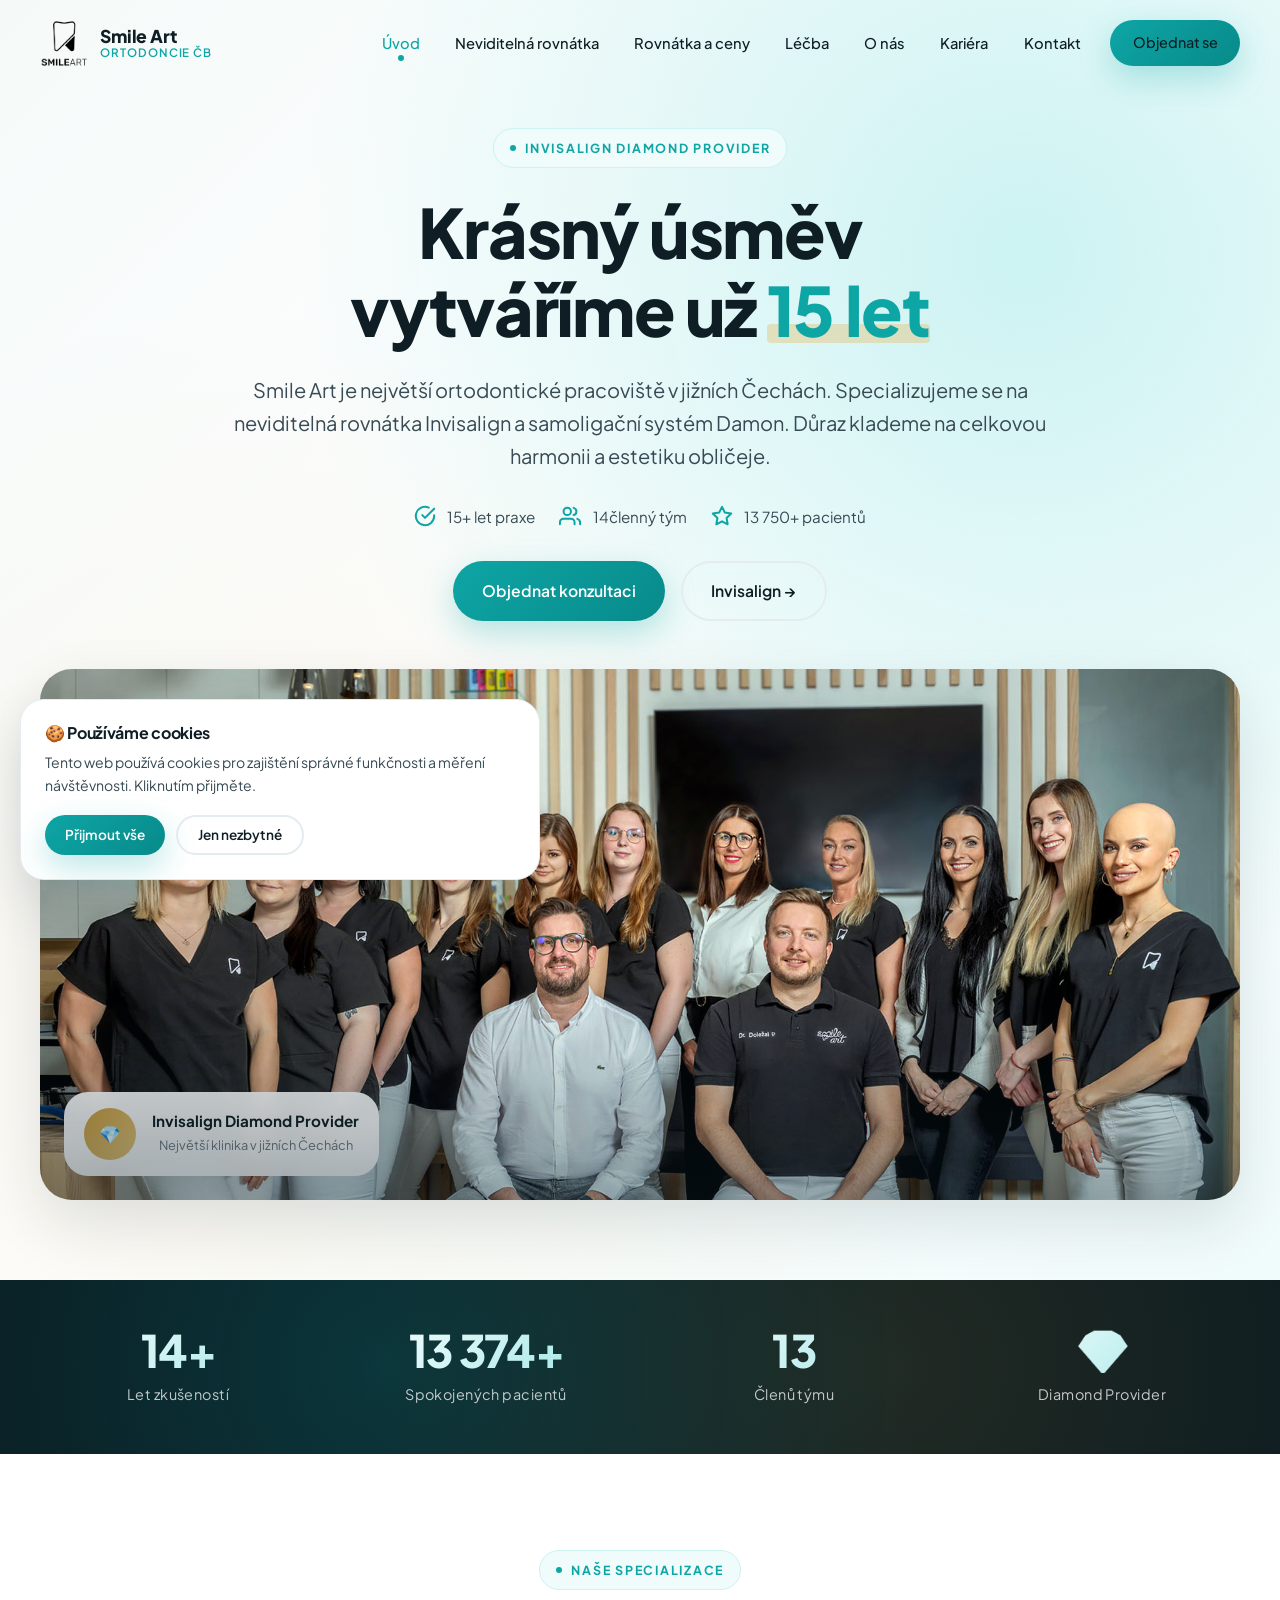
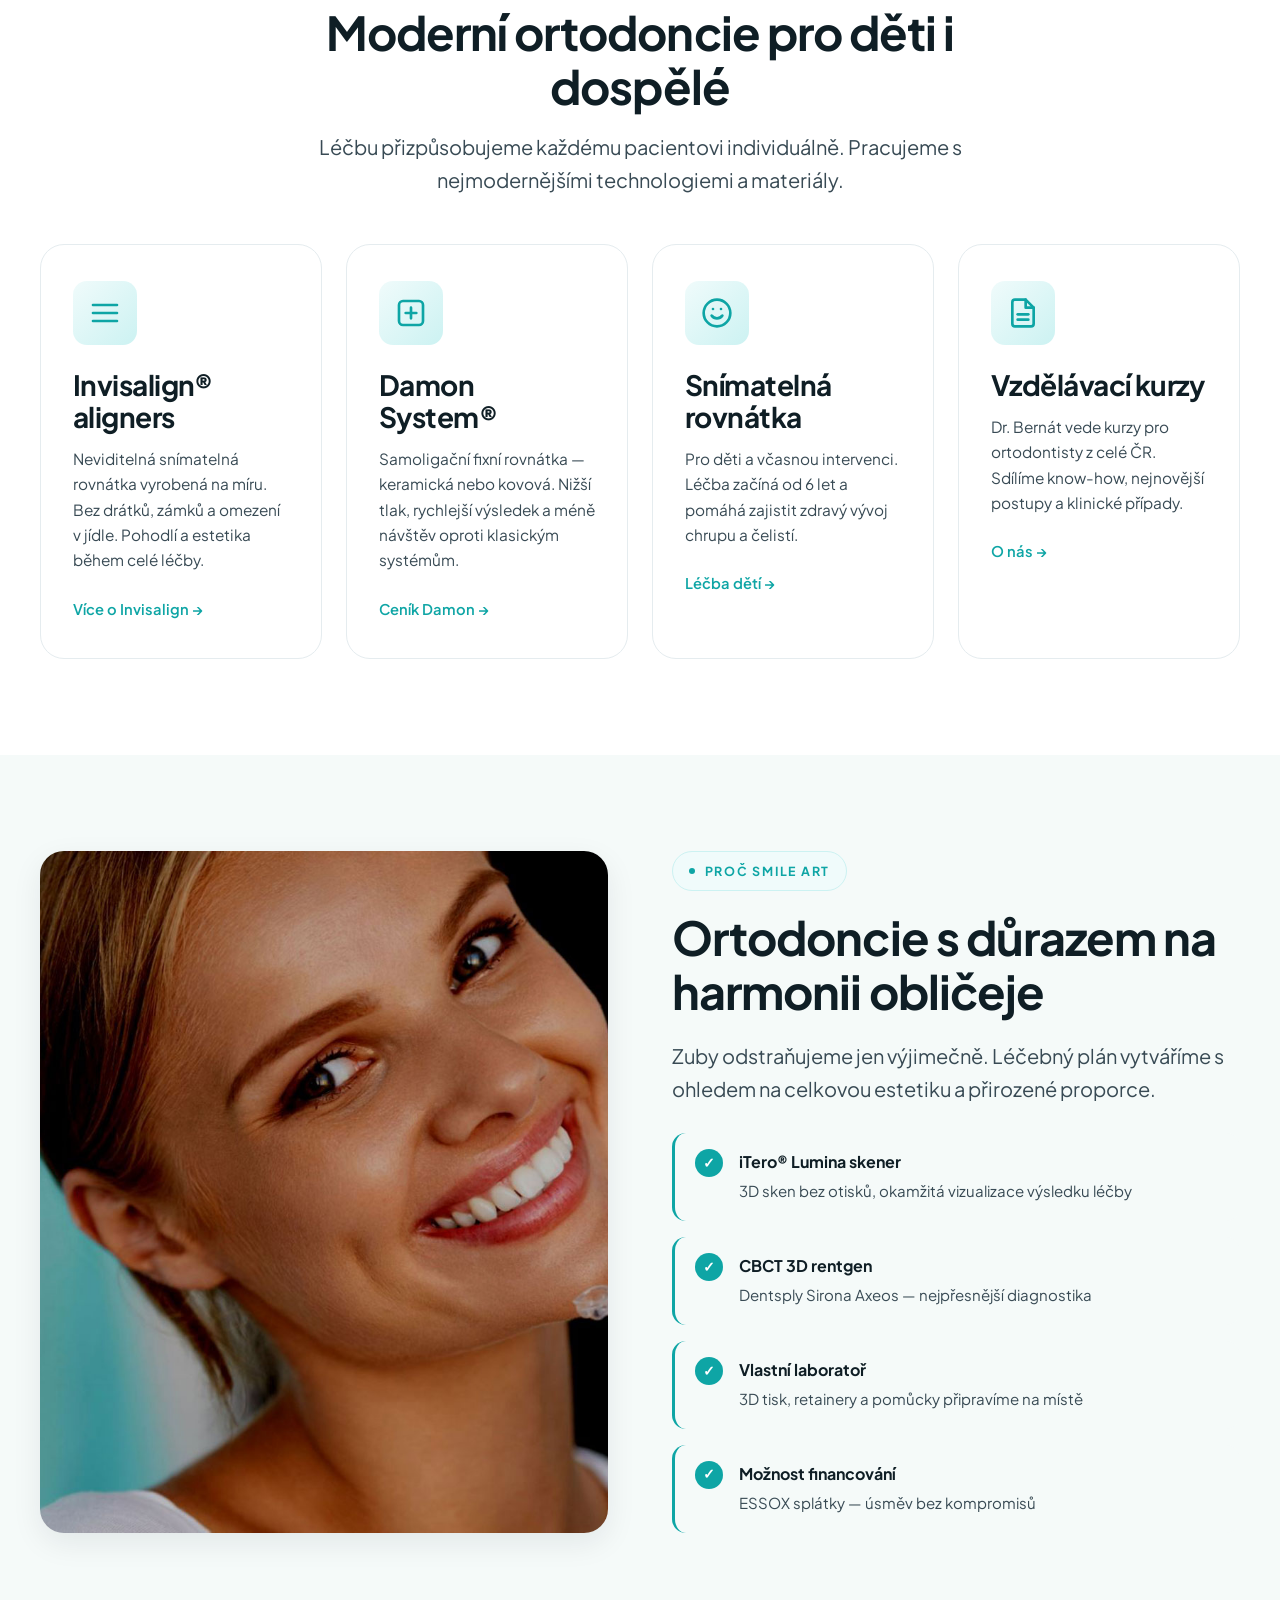
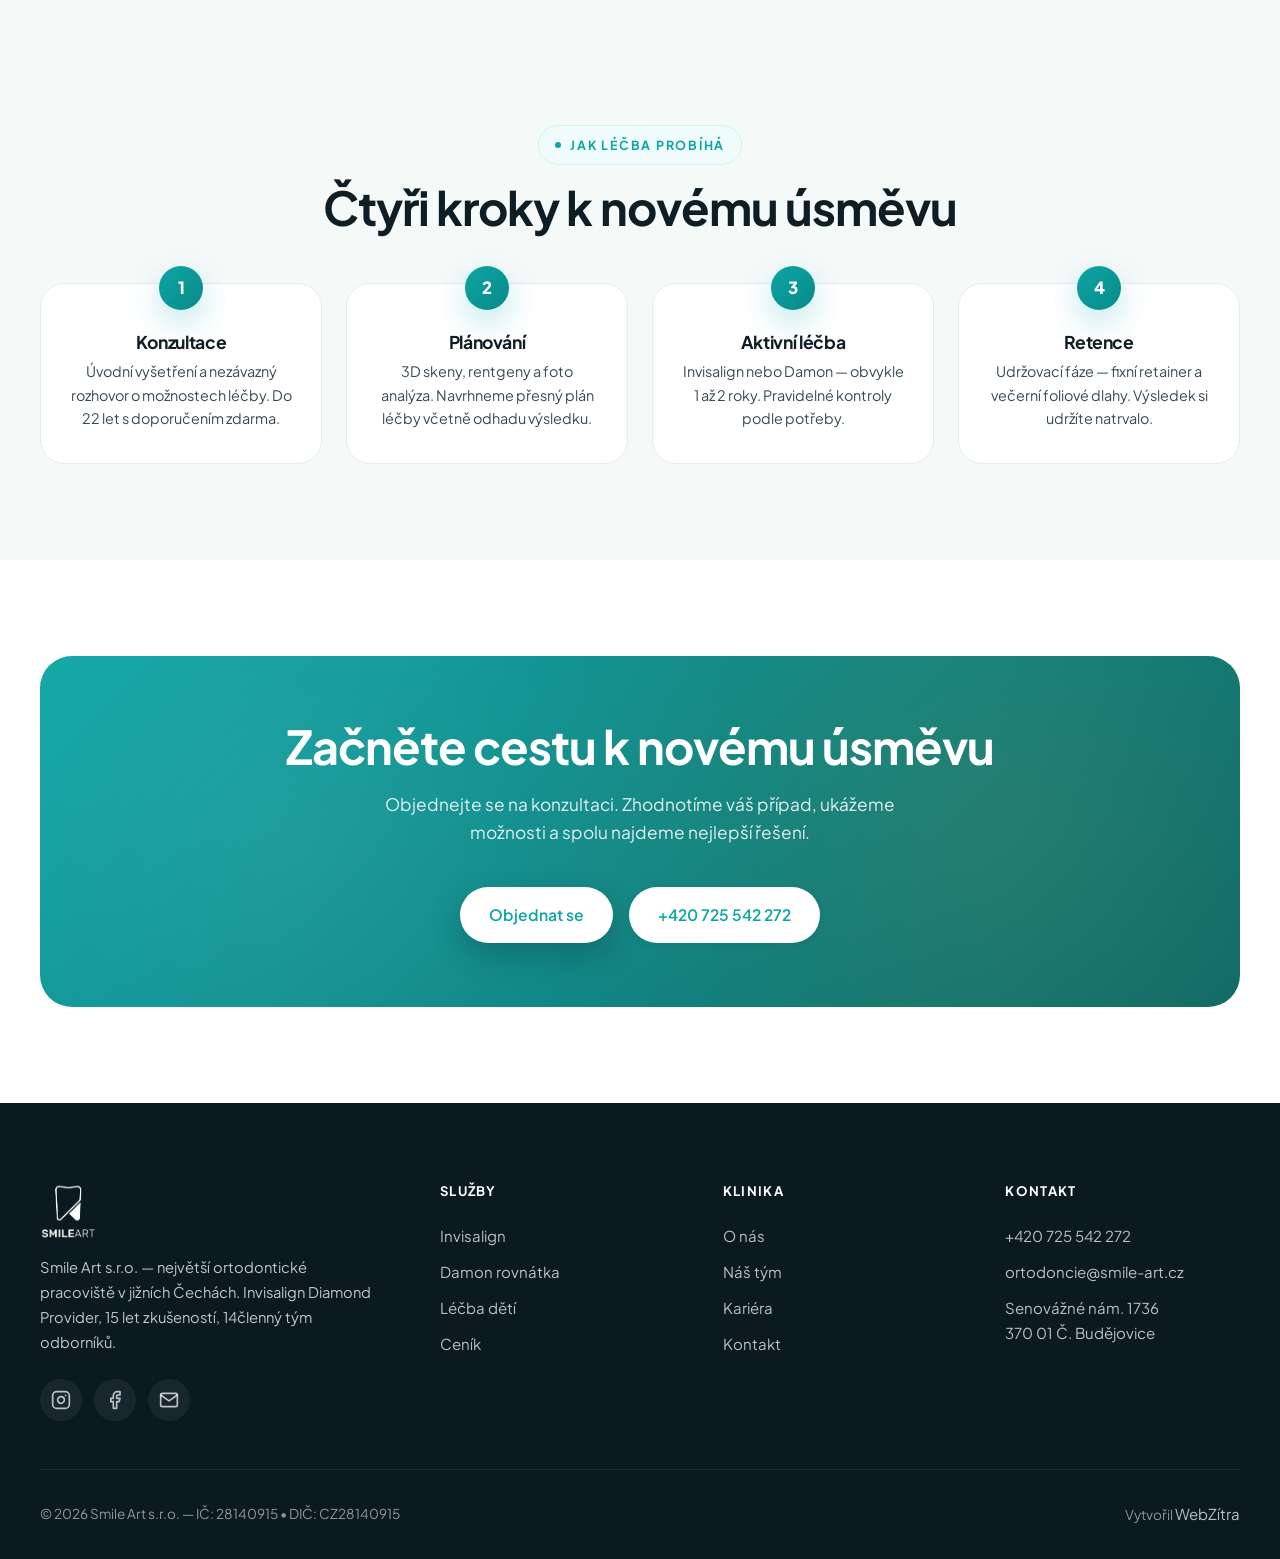
==== commit 386207fb: "Fix subpages + landscape hero with full team - Remove redirect loop in vercel.json (cleanUrls confli" ====
--- a/index.html
+++ b/index.html
@@ -37,7 +37,7 @@
 <link href="https://fonts.googleapis.com/css2?family=Plus+Jakarta+Sans:wght@400;500;600;700;800&display=swap" rel="stylesheet">
 
 <!-- Preload hero -->
-<link rel="preload" href="fotky/hero-1.jpg" as="image">
+<link rel="preload" href="fotky/team-full.jpg" as="image" fetchpriority="high">
 
 <!-- Styles -->
 <link rel="stylesheet" href="css/style.css">
@@ -83,7 +83,7 @@
 <!-- ═════ NAVBAR ═════ -->
 <header class="nav">
   <div class="container nav-inner">
-    <a href="index.html" class="nav-logo">
+    <a href="/" class="nav-logo">
       <img src="fotky/logo.png" alt="Smile Art logo" width="56" height="56">
       <span class="nav-logo-text">
         <strong>Smile Art</strong>
@@ -91,14 +91,14 @@
       </span>
     </a>
     <nav class="nav-links">
-      <a href="index.html" class="active">Úvod</a>
-      <a href="neviditelna-rovnatka.html">Neviditelná rovnátka</a>
-      <a href="rovnatka-ceny.html">Rovnátka a ceny</a>
-      <a href="lecba.html">Léčba</a>
-      <a href="o-nas.html">O nás</a>
-      <a href="kariera.html">Kariéra</a>
-      <a href="kontakt.html">Kontakt</a>
-      <span class="nav-cta"><a href="kontakt.html" class="btn btn-primary">Objednat se</a></span>
+      <a href="/" class="active">Úvod</a>
+      <a href="/neviditelna-rovnatka">Neviditelná rovnátka</a>
+      <a href="/rovnatka-ceny">Rovnátka a ceny</a>
+      <a href="/lecba">Léčba</a>
+      <a href="/o-nas">O nás</a>
+      <a href="/kariera">Kariéra</a>
+      <a href="/kontakt">Kontakt</a>
+      <span class="nav-cta"><a href="/kontakt" class="btn btn-primary">Objednat se</a></span>
     </nav>
     <button class="nav-toggle" aria-label="Menu" aria-expanded="false">
       <span></span><span></span><span></span>
@@ -129,12 +129,12 @@
         </div>
       </div>
       <div class="hero-actions">
-        <a href="kontakt.html" class="btn btn-primary">Objednat konzultaci</a>
-        <a href="neviditelna-rovnatka.html" class="btn btn-outline">Invisalign →</a>
+        <a href="/kontakt" class="btn btn-primary">Objednat konzultaci</a>
+        <a href="/neviditelna-rovnatka" class="btn btn-outline">Invisalign →</a>
       </div>
     </div>
     <div class="hero-visual" data-animate>
-      <img src="fotky/hero-1.jpg" alt="Smile Art ordinace — Invisalign Diamond Provider" width="800" height="1000" loading="eager">
+      <img src="fotky/team-full.jpg" alt="Tým kliniky Smile Art — ortodoncie České Budějovice" width="1920" height="850" loading="eager" fetchpriority="high">
       <div class="hero-badge">
         <div class="hero-badge-icon">💎</div>
         <div class="hero-badge-text">
@@ -186,7 +186,7 @@
         </div>
         <h3>Invisalign® aligners</h3>
         <p>Neviditelná snímatelná rovnátka vyrobená na míru. Bez drátků, zámků a omezení v jídle. Pohodlí a estetika během celé léčby.</p>
-        <a href="neviditelna-rovnatka.html" class="service-link">Více o Invisalign →</a>
+        <a href="/neviditelna-rovnatka" class="service-link">Více o Invisalign →</a>
       </article>
 
       <article class="service-card" data-animate>
@@ -195,7 +195,7 @@
         </div>
         <h3>Damon System®</h3>
         <p>Samoligační fixní rovnátka — keramická nebo kovová. Nižší tlak, rychlejší výsledek a méně návštěv oproti klasickým systémům.</p>
-        <a href="rovnatka-ceny.html" class="service-link">Ceník Damon →</a>
+        <a href="/rovnatka-ceny" class="service-link">Ceník Damon →</a>
       </article>
 
       <article class="service-card" data-animate>
@@ -204,7 +204,7 @@
         </div>
         <h3>Snímatelná rovnátka</h3>
         <p>Pro děti a včasnou intervenci. Léčba začíná od 6 let a pomáhá zajistit zdravý vývoj chrupu a čelistí.</p>
-        <a href="lecba.html" class="service-link">Léčba dětí →</a>
+        <a href="/lecba" class="service-link">Léčba dětí →</a>
       </article>
 
       <article class="service-card" data-animate>
@@ -213,7 +213,7 @@
         </div>
         <h3>Vzdělávací kurzy</h3>
         <p>Dr. Bernát vede kurzy pro ortodontisty z celé ČR. Sdílíme know-how, nejnovější postupy a klinické případy.</p>
-        <a href="o-nas.html" class="service-link">O nás →</a>
+        <a href="/o-nas" class="service-link">O nás →</a>
       </article>
     </div>
   </div>
@@ -304,7 +304,7 @@
       <h2>Začněte cestu k novému úsměvu</h2>
       <p>Objednejte se na konzultaci. Zhodnotíme váš případ, ukážeme možnosti a spolu najdeme nejlepší řešení.</p>
       <div class="hero-actions" style="justify-content: center;">
-        <a href="kontakt.html" class="btn btn-primary">Objednat se</a>
+        <a href="/kontakt" class="btn btn-primary">Objednat se</a>
         <a href="tel:+420725542272" class="btn btn-ghost">+420 725 542 272</a>
       </div>
     </div>
@@ -322,30 +322,30 @@
           <a href="https://www.instagram.com/ortodoncie_smileart/" aria-label="Instagram" target="_blank" rel="noopener">
             <svg viewBox="0 0 24 24" fill="none" stroke="currentColor" stroke-width="2" stroke-linecap="round" stroke-linejoin="round"><rect x="2" y="2" width="20" height="20" rx="5"/><path d="M16 11.37A4 4 0 1 1 12.63 8 4 4 0 0 1 16 11.37z"/><line x1="17.5" y1="6.5" x2="17.51" y2="6.5"/></svg>
           </a>
-          <a href="mailto:ortodoncie@smile-art.cz" aria-label="Email">
+          <a href="https://www.facebook.com/ortodonciesmileart" aria-label="Facebook" target="_blank" rel="noopener"><svg viewBox="0 0 24 24" fill="none" stroke="currentColor" stroke-width="2" stroke-linecap="round" stroke-linejoin="round"><path d="M18 2h-3a5 5 0 0 0-5 5v3H7v4h3v8h4v-8h3l1-4h-4V7a1 1 0 0 1 1-1h3z"/></svg></a><a href="mailto:ortodoncie@smile-art.cz" aria-label="Email">
             <svg viewBox="0 0 24 24" fill="none" stroke="currentColor" stroke-width="2" stroke-linecap="round" stroke-linejoin="round"><path d="M4 4h16c1.1 0 2 .9 2 2v12c0 1.1-.9 2-2 2H4c-1.1 0-2-.9-2-2V6c0-1.1.9-2 2-2z"/><polyline points="22,6 12,13 2,6"/></svg>
           </a>
         </div>
       </div>
       <div>
         <h5>Služby</h5>
-        <a href="neviditelna-rovnatka.html">Invisalign</a>
-        <a href="rovnatka-ceny.html">Damon rovnátka</a>
-        <a href="lecba.html">Léčba dětí</a>
-        <a href="rovnatka-ceny.html">Ceník</a>
+        <a href="/neviditelna-rovnatka">Invisalign</a>
+        <a href="/rovnatka-ceny">Damon rovnátka</a>
+        <a href="/lecba">Léčba dětí</a>
+        <a href="/rovnatka-ceny">Ceník</a>
       </div>
       <div>
         <h5>Klinika</h5>
-        <a href="o-nas.html">O nás</a>
-        <a href="o-nas.html">Náš tým</a>
-        <a href="kariera.html">Kariéra</a>
-        <a href="kontakt.html">Kontakt</a>
+        <a href="/o-nas">O nás</a>
+        <a href="/o-nas">Náš tým</a>
+        <a href="/kariera">Kariéra</a>
+        <a href="/kontakt">Kontakt</a>
       </div>
       <div>
         <h5>Kontakt</h5>
         <a href="tel:+420725542272">+420 725 542 272</a>
         <a href="mailto:ortodoncie@smile-art.cz">ortodoncie@smile-art.cz</a>
-        <a href="kontakt.html">Senovážné nám. 1736<br>370 01 Č. Budějovice</a>
+        <a href="/kontakt">Senovážné nám. 1736<br>370 01 Č. Budějovice</a>
       </div>
     </div>
     <div class="footer-bottom">
--- a/css/style.css
+++ b/css/style.css
@@ -236,12 +236,15 @@
 }
 .hero-inner {
   position: relative;
-  display: grid;
-  grid-template-columns: 1.1fr 1fr;
-  gap: 4rem;
+  display: flex;
+  flex-direction: column;
+  gap: 3rem;
+  text-align: center;
   align-items: center;
 }
+.hero-content { max-width: 820px; }
 .hero-content > * + * { margin-top: 1.5rem; }
+.hero-content .lead { margin-inline: auto; }
 .hero h1 span { color: var(--teal); position: relative; display: inline-block; }
 .hero h1 span::after {
   content: "";
@@ -254,33 +257,43 @@
 }
 .hero-meta {
   display: flex; flex-wrap: wrap; gap: 1.5rem;
-  padding-top: 1rem;
+  justify-content: center;
+  padding-top: 0.5rem;
 }
 .hero-meta-item {
   display: flex; align-items: center; gap: 0.7rem;
   font-size: 0.95rem; color: var(--ink-soft);
 }
 .hero-meta-item svg { width: 22px; height: 22px; color: var(--teal); flex-shrink: 0; }
-.hero-actions { display: flex; gap: 1rem; flex-wrap: wrap; padding-top: 0.5rem; }
+.hero-actions { display: flex; gap: 1rem; flex-wrap: wrap; justify-content: center; padding-top: 0.5rem; }
 .hero-visual {
   position: relative;
+  width: 100%;
+  max-width: 1280px;
   border-radius: var(--r-xl);
   overflow: hidden;
-  aspect-ratio: 4/5;
+  aspect-ratio: 1920/850;
   box-shadow: var(--sh-lg);
-  transform: perspective(1000px) rotateY(-3deg);
-}
-.hero-visual img { width: 100%; height: 100%; object-fit: cover; }
+}
+.hero-visual img {
+  width: 100%;
+  height: 100%;
+  object-fit: cover;
+  object-position: center center;
+  display: block;
+}
 .hero-visual::after {
   content: ""; position: absolute; inset: 0;
-  background: linear-gradient(180deg, transparent 40%, rgba(10,30,40,0.25) 100%);
+  background: linear-gradient(180deg, transparent 55%, rgba(10,30,40,0.38) 100%);
+  pointer-events: none;
 }
 .hero-badge {
   position: absolute;
-  bottom: 2rem; left: 2rem; right: 2rem;
+  bottom: 1.5rem; left: 1.5rem;
+  max-width: 360px;
   background: rgba(255,255,255,0.95);
   backdrop-filter: blur(10px);
-  padding: 1.25rem 1.5rem;
+  padding: 1rem 1.25rem;
   border-radius: var(--r-lg);
   display: flex; align-items: center; gap: 1rem;
   box-shadow: var(--sh-md);
@@ -884,10 +897,10 @@
   .nav-backdrop.show { opacity: 1; pointer-events: auto; }
 
   .hero { padding: 7rem 0 4rem; min-height: auto; }
-  .hero-inner { grid-template-columns: 1fr; gap: 3rem; text-align: center; }
-  .hero-content > *, .hero-meta, .hero-actions { margin-inline: auto; justify-content: center; }
-  .hero .lead { margin-inline: auto; }
-  .hero-visual { max-width: 480px; margin: 0 auto; transform: none; aspect-ratio: 4/5; }
+  .hero-inner { gap: 2.5rem; }
+  .hero-visual { aspect-ratio: 16/9; }
+  .hero-badge { left: 1rem; bottom: 1rem; padding: 0.85rem 1rem; }
+  .hero-badge-icon { width: 44px; height: 44px; font-size: 1rem; }
 
   .stats-grid { grid-template-columns: repeat(2, 1fr); gap: 2.5rem 1.5rem; }
 
@@ -920,9 +933,11 @@
   .hero-actions { flex-direction: column; width: 100%; }
   .hero-actions .btn { width: 100%; }
   .hero-meta { justify-content: center; gap: 1rem; }
-  .hero-badge { left: 1rem; right: 1rem; bottom: 1rem; padding: 1rem 1.1rem; }
-  .hero-badge-text strong { font-size: 0.85rem; }
-  .hero-badge-text span { font-size: 0.72rem; }
+  .hero-visual { aspect-ratio: 4/3; border-radius: var(--r-lg); }
+  .hero-badge { left: 0.75rem; right: 0.75rem; bottom: 0.75rem; max-width: none; padding: 0.75rem 0.9rem; gap: 0.75rem; }
+  .hero-badge-icon { width: 40px; height: 40px; font-size: 0.95rem; }
+  .hero-badge-text strong { font-size: 0.8rem; }
+  .hero-badge-text span { font-size: 0.7rem; }
 
   .nav-logo-text span { display: none; }
   .nav-logo img { height: 40px; }
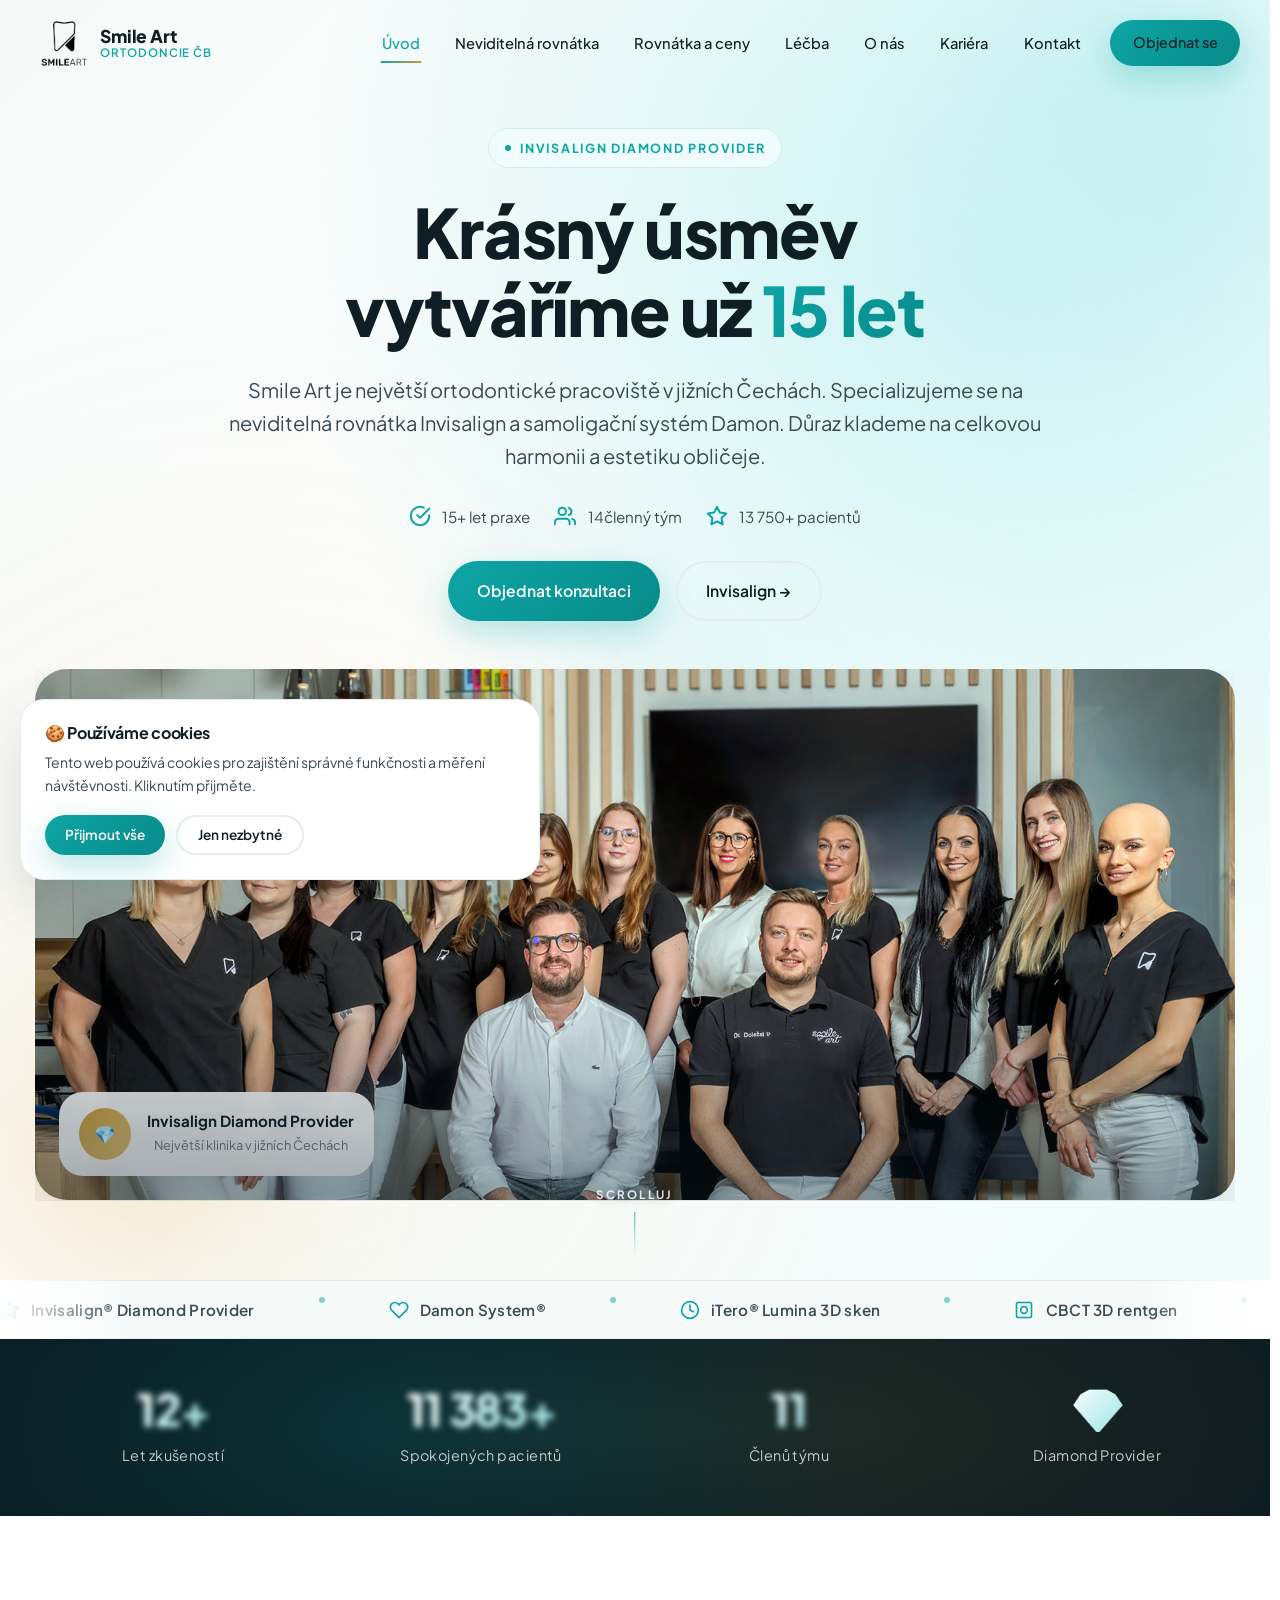
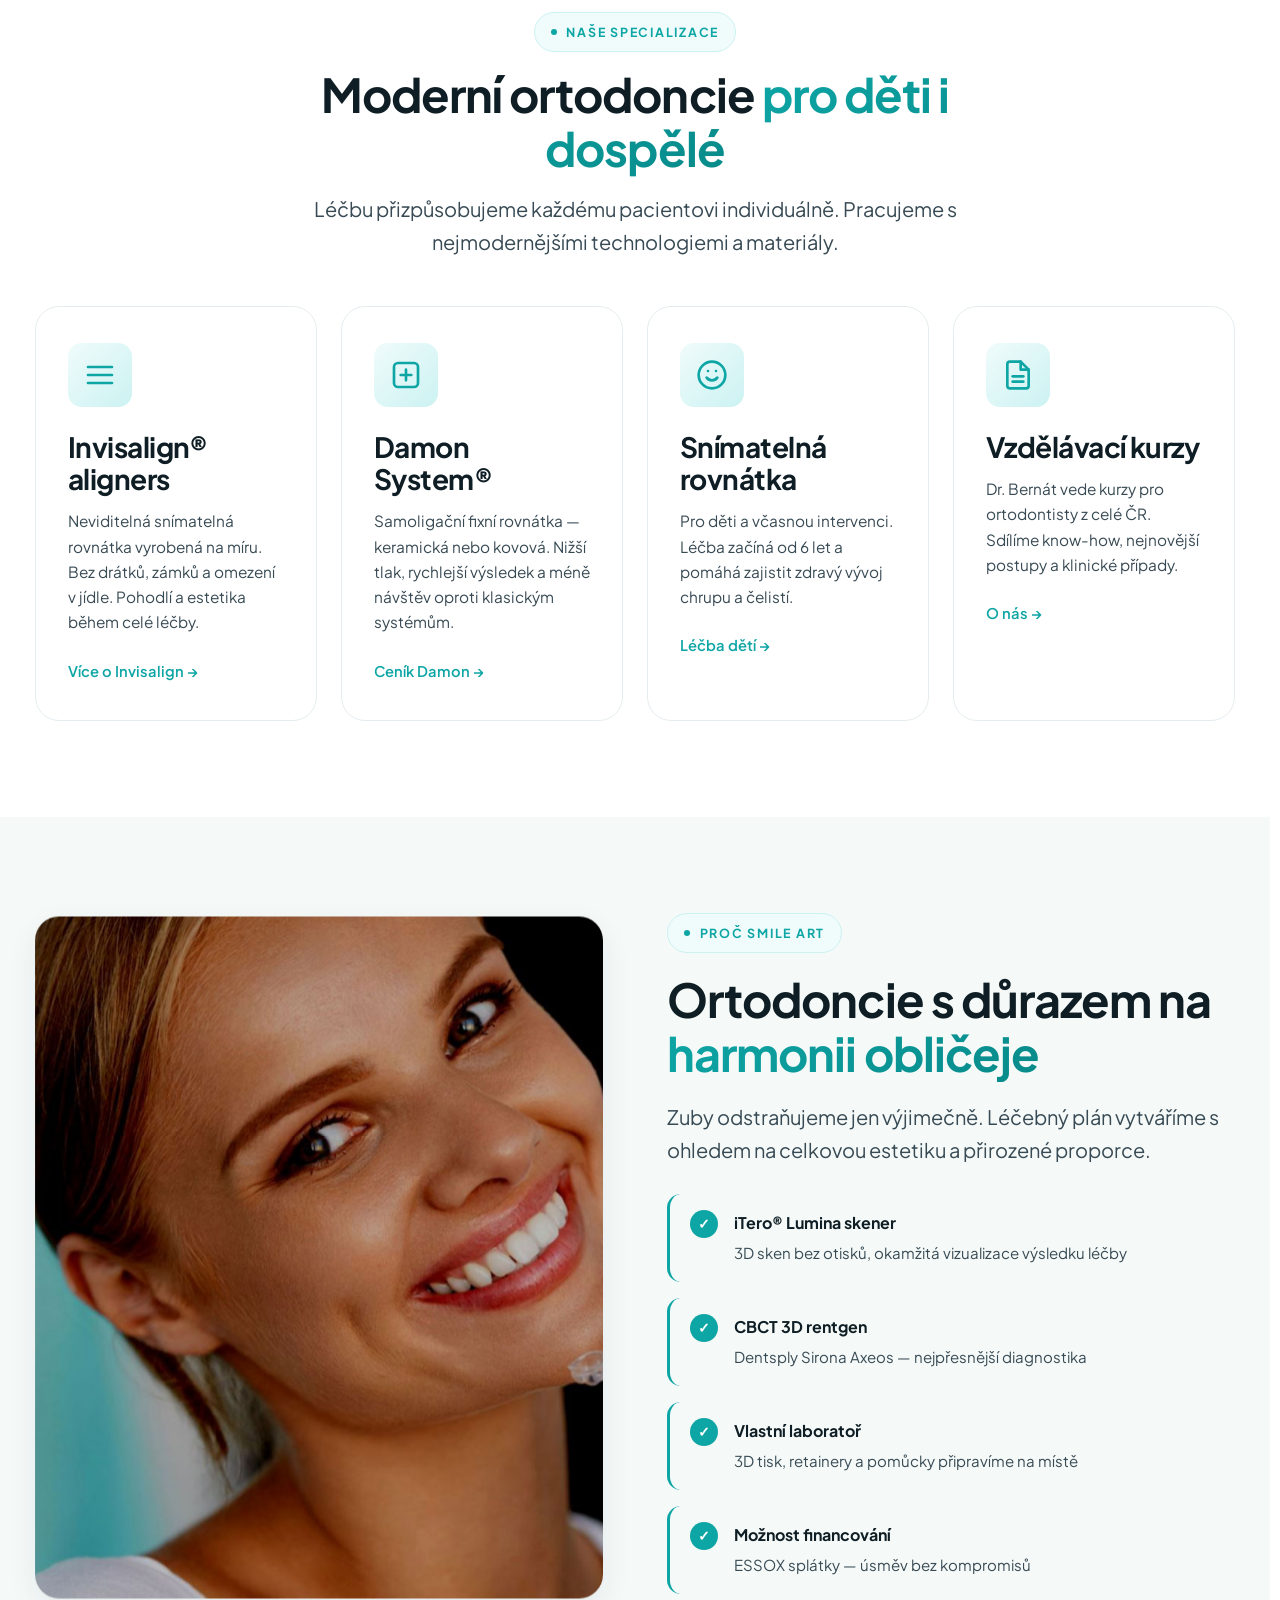
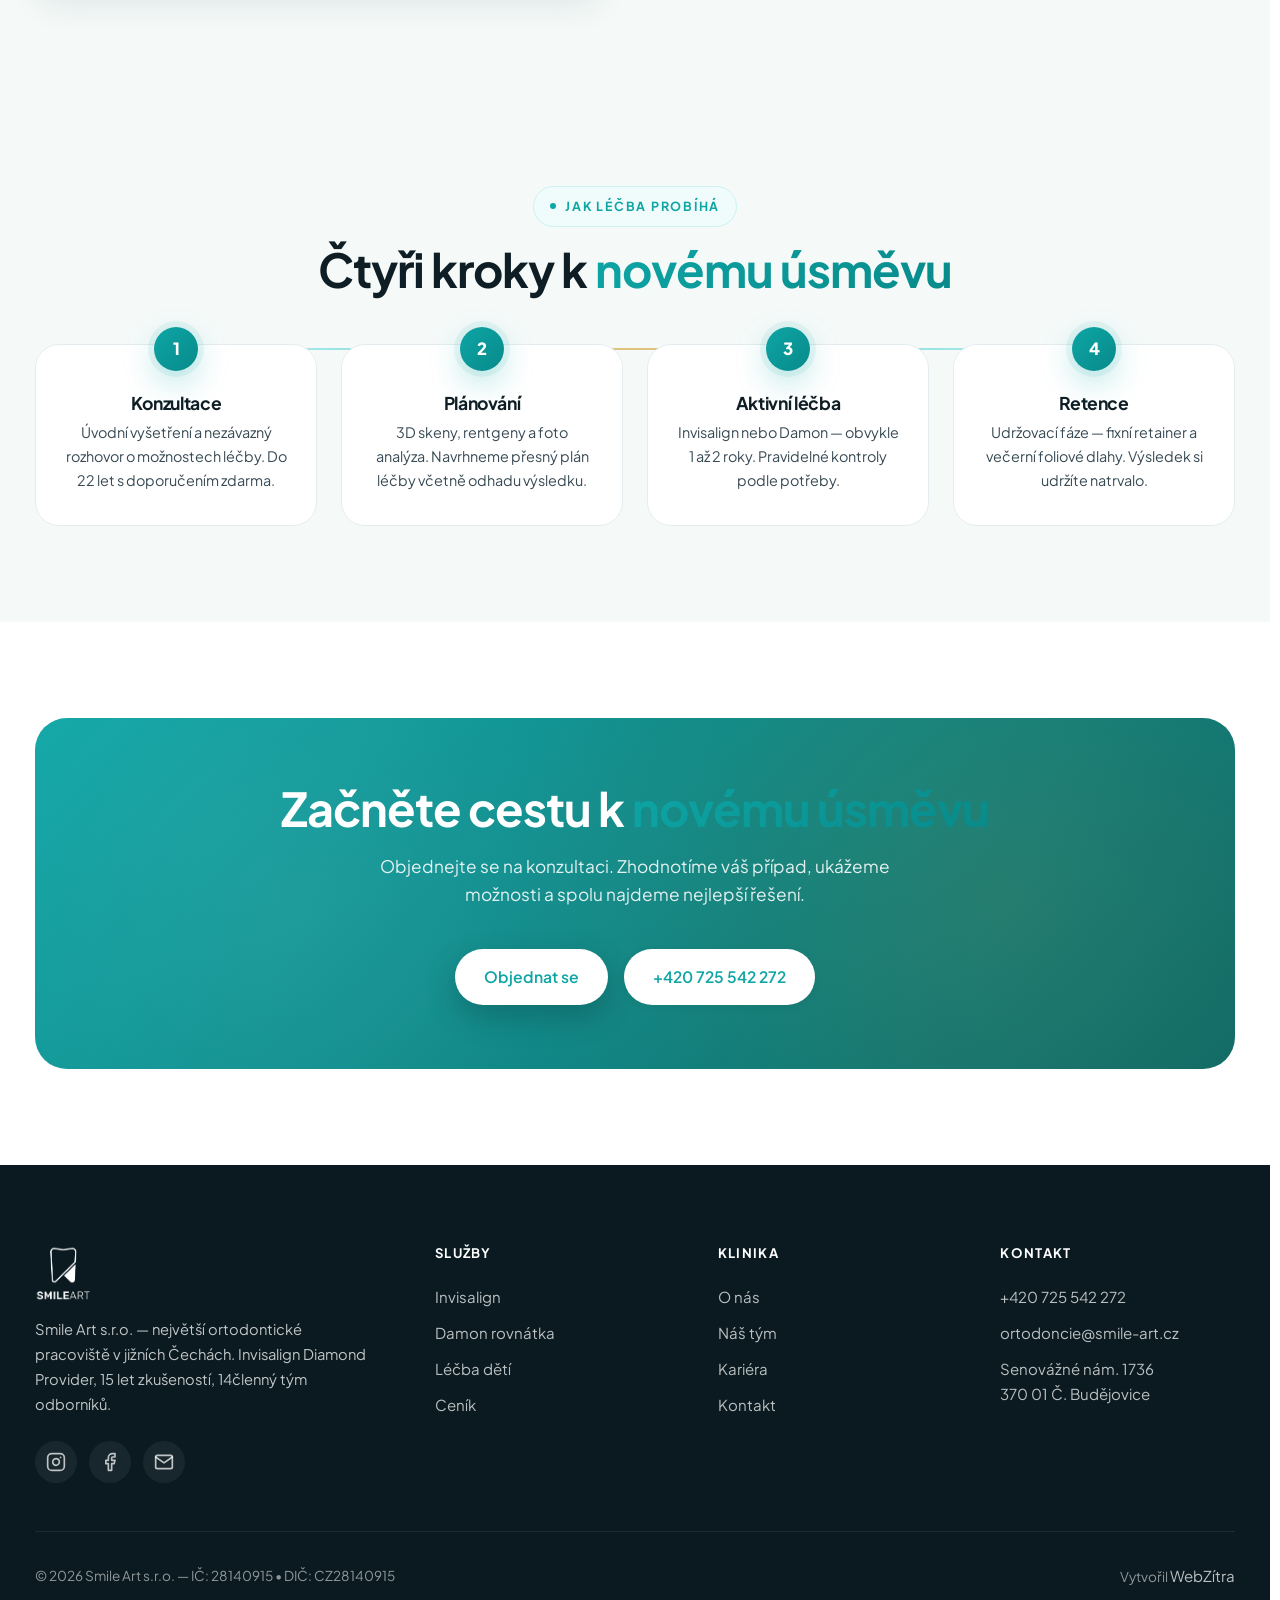
==== commit 45aa5fad: "Premium polish v2 + SEO/UX bug fixes + cache-bust Feature: premium polish layer (~540 lines CSS, JS " ====
--- a/index.html
+++ b/index.html
@@ -18,13 +18,16 @@
 <meta property="og:url" content="https://smile-art.cz/">
 <meta property="og:title" content="Smile Art — Ortodoncie České Budějovice | Invisalign Diamond Provider">
 <meta property="og:description" content="Největší Invisalign klinika v jižních Čechách. 15 let zkušeností, 13 750+ pacientů, špičkové technologie.">
-<meta property="og:image" content="https://smile-art.cz/fotky/hero-1.jpg">
+<meta property="og:image" content="https://smile-art.cz/fotky/team-full.jpg">
+<meta property="og:image:width" content="1920">
+<meta property="og:image:height" content="850">
 <meta property="og:locale" content="cs_CZ">
 <meta property="og:site_name" content="Smile Art">
 
 <!-- Twitter -->
 <meta name="twitter:card" content="summary_large_image">
 <meta name="twitter:title" content="Smile Art — Ortodoncie České Budějovice">
+<meta name="twitter:image" content="https://smile-art.cz/fotky/team-full.jpg">
 <meta name="twitter:description" content="Invisalign Diamond Provider, 15 let zkušeností, 13 750+ pacientů.">
 
 <!-- Favicons -->
@@ -40,7 +43,7 @@
 <link rel="preload" href="fotky/team-full.jpg" as="image" fetchpriority="high">
 
 <!-- Styles -->
-<link rel="stylesheet" href="css/style.css">
+<link rel="stylesheet" href="css/style.css?v=20260115b">
 
 <!-- JSON-LD -->
 <script type="application/ld+json">
@@ -53,7 +56,7 @@
   "url": "https://smile-art.cz",
   "telephone": "+420725542272",
   "email": "ortodoncie@smile-art.cz",
-  "image": "https://smile-art.cz/fotky/hero-1.jpg",
+  "image": "https://smile-art.cz/fotky/team-full.jpg",
   "priceRange": "60000-99000 Kč",
   "currenciesAccepted": "CZK",
   "paymentAccepted": "Hotovost, Platební karta, Převodem, ESSOX financování",
@@ -109,10 +112,15 @@
 
 <!-- ═════ HERO ═════ -->
 <section class="hero">
+  <div class="hero-orbs" aria-hidden="true">
+    <span class="hero-orb hero-orb-1"></span>
+    <span class="hero-orb hero-orb-2"></span>
+    <span class="hero-orb hero-orb-3"></span>
+  </div>
   <div class="container hero-inner">
     <div class="hero-content" data-animate>
       <span class="eyebrow">Invisalign Diamond Provider</span>
-      <h1>Krásný úsměv<br>vytváříme už <span>15 let</span></h1>
+      <h1>Krásný úsměv<br>vytváříme už <span class="text-gradient">15 let</span></h1>
       <p class="lead">Smile Art je největší ortodontické pracoviště v jižních Čechách. Specializujeme se na neviditelná rovnátka Invisalign a samoligační systém Damon. Důraz klademe na celkovou harmonii a estetiku obličeje.</p>
       <div class="hero-meta">
         <div class="hero-meta-item">
@@ -144,7 +152,50 @@
       </div>
     </div>
   </div>
-</section>
+  <div class="scroll-hint" aria-hidden="true">
+    <span>Scrolluj</span>
+    <span class="scroll-hint-line"></span>
+  </div>
+</section>
+
+<!-- ═════ TRUST MARQUEE ═════ -->
+<div class="marquee" aria-hidden="true">
+  <div class="marquee-track">
+    <span class="marquee-item"><svg viewBox="0 0 24 24" fill="none" stroke="currentColor" stroke-width="2" stroke-linecap="round" stroke-linejoin="round"><path d="M12 2l3.09 6.26L22 9.27l-5 4.87 1.18 6.88L12 17.77l-6.18 3.25L7 14.14 2 9.27l6.91-1.01L12 2z"/></svg> Invisalign® Diamond Provider</span>
+    <span class="marquee-dot"></span>
+    <span class="marquee-item"><svg viewBox="0 0 24 24" fill="none" stroke="currentColor" stroke-width="2" stroke-linecap="round"><path d="M20.84 4.61a5.5 5.5 0 0 0-7.78 0L12 5.67l-1.06-1.06a5.5 5.5 0 0 0-7.78 7.78l1.06 1.06L12 21.23l7.78-7.78 1.06-1.06a5.5 5.5 0 0 0 0-7.78z"/></svg> Damon System®</span>
+    <span class="marquee-dot"></span>
+    <span class="marquee-item"><svg viewBox="0 0 24 24" fill="none" stroke="currentColor" stroke-width="2" stroke-linecap="round"><circle cx="12" cy="12" r="10"/><path d="M12 6v6l4 2"/></svg> iTero® Lumina 3D sken</span>
+    <span class="marquee-dot"></span>
+    <span class="marquee-item"><svg viewBox="0 0 24 24" fill="none" stroke="currentColor" stroke-width="2" stroke-linecap="round"><rect x="3" y="3" width="18" height="18" rx="2"/><circle cx="12" cy="12" r="4"/></svg> CBCT 3D rentgen</span>
+    <span class="marquee-dot"></span>
+    <span class="marquee-item"><svg viewBox="0 0 24 24" fill="none" stroke="currentColor" stroke-width="2" stroke-linecap="round"><path d="M22 11.08V12a10 10 0 1 1-5.93-9.14"/><polyline points="22 4 12 14.01 9 11.01"/></svg> 15 let praxe</span>
+    <span class="marquee-dot"></span>
+    <span class="marquee-item"><svg viewBox="0 0 24 24" fill="none" stroke="currentColor" stroke-width="2" stroke-linecap="round"><path d="M17 21v-2a4 4 0 0 0-4-4H5a4 4 0 0 0-4 4v2"/><circle cx="9" cy="7" r="4"/></svg> 13 751+ pacientů</span>
+    <span class="marquee-dot"></span>
+    <span class="marquee-item"><svg viewBox="0 0 24 24" fill="none" stroke="currentColor" stroke-width="2" stroke-linecap="round"><path d="M3 3h18v18H3z"/><path d="M3 9h18M9 21V9"/></svg> Vlastní laboratoř 3D tisk</span>
+    <span class="marquee-dot"></span>
+    <span class="marquee-item"><svg viewBox="0 0 24 24" fill="none" stroke="currentColor" stroke-width="2" stroke-linecap="round"><path d="M21 10c0 7-9 13-9 13s-9-6-9-13a9 9 0 0 1 18 0z"/><circle cx="12" cy="10" r="3"/></svg> Centrum Českých Budějovic</span>
+    <span class="marquee-dot"></span>
+    <!-- duplicated for seamless loop -->
+    <span class="marquee-item"><svg viewBox="0 0 24 24" fill="none" stroke="currentColor" stroke-width="2" stroke-linecap="round" stroke-linejoin="round"><path d="M12 2l3.09 6.26L22 9.27l-5 4.87 1.18 6.88L12 17.77l-6.18 3.25L7 14.14 2 9.27l6.91-1.01L12 2z"/></svg> Invisalign® Diamond Provider</span>
+    <span class="marquee-dot"></span>
+    <span class="marquee-item"><svg viewBox="0 0 24 24" fill="none" stroke="currentColor" stroke-width="2" stroke-linecap="round"><path d="M20.84 4.61a5.5 5.5 0 0 0-7.78 0L12 5.67l-1.06-1.06a5.5 5.5 0 0 0-7.78 7.78l1.06 1.06L12 21.23l7.78-7.78 1.06-1.06a5.5 5.5 0 0 0 0-7.78z"/></svg> Damon System®</span>
+    <span class="marquee-dot"></span>
+    <span class="marquee-item"><svg viewBox="0 0 24 24" fill="none" stroke="currentColor" stroke-width="2" stroke-linecap="round"><circle cx="12" cy="12" r="10"/><path d="M12 6v6l4 2"/></svg> iTero® Lumina 3D sken</span>
+    <span class="marquee-dot"></span>
+    <span class="marquee-item"><svg viewBox="0 0 24 24" fill="none" stroke="currentColor" stroke-width="2" stroke-linecap="round"><rect x="3" y="3" width="18" height="18" rx="2"/><circle cx="12" cy="12" r="4"/></svg> CBCT 3D rentgen</span>
+    <span class="marquee-dot"></span>
+    <span class="marquee-item"><svg viewBox="0 0 24 24" fill="none" stroke="currentColor" stroke-width="2" stroke-linecap="round"><path d="M22 11.08V12a10 10 0 1 1-5.93-9.14"/><polyline points="22 4 12 14.01 9 11.01"/></svg> 15 let praxe</span>
+    <span class="marquee-dot"></span>
+    <span class="marquee-item"><svg viewBox="0 0 24 24" fill="none" stroke="currentColor" stroke-width="2" stroke-linecap="round"><path d="M17 21v-2a4 4 0 0 0-4-4H5a4 4 0 0 0-4 4v2"/><circle cx="9" cy="7" r="4"/></svg> 13 751+ pacientů</span>
+    <span class="marquee-dot"></span>
+    <span class="marquee-item"><svg viewBox="0 0 24 24" fill="none" stroke="currentColor" stroke-width="2" stroke-linecap="round"><path d="M3 3h18v18H3z"/><path d="M3 9h18M9 21V9"/></svg> Vlastní laboratoř 3D tisk</span>
+    <span class="marquee-dot"></span>
+    <span class="marquee-item"><svg viewBox="0 0 24 24" fill="none" stroke="currentColor" stroke-width="2" stroke-linecap="round"><path d="M21 10c0 7-9 13-9 13s-9-6-9-13a9 9 0 0 1 18 0z"/><circle cx="12" cy="10" r="3"/></svg> Centrum Českých Budějovic</span>
+    <span class="marquee-dot"></span>
+  </div>
+</div>
 
 <!-- ═════ STATS ═════ -->
 <section class="stats">
@@ -175,7 +226,7 @@
   <div class="container">
     <div class="section-head" data-animate>
       <span class="eyebrow">Naše specializace</span>
-      <h2>Moderní ortodoncie pro děti i dospělé</h2>
+      <h2>Moderní ortodoncie <span class="text-gradient">pro děti i dospělé</span></h2>
       <p class="lead">Léčbu přizpůsobujeme každému pacientovi individuálně. Pracujeme s nejmodernějšími technologiemi a materiály.</p>
     </div>
 
@@ -228,7 +279,7 @@
       </div>
       <div class="feature-split-content" data-animate>
         <span class="eyebrow">Proč Smile Art</span>
-        <h2>Ortodoncie s důrazem na harmonii obličeje</h2>
+        <h2>Ortodoncie s důrazem na <span class="text-gradient">harmonii obličeje</span></h2>
         <p class="lead">Zuby odstraňujeme jen výjimečně. Léčebný plán vytváříme s ohledem na celkovou estetiku a přirozené proporce.</p>
         <ul class="feature-list">
           <li>
@@ -270,7 +321,7 @@
   <div class="container">
     <div class="section-head" data-animate>
       <span class="eyebrow">Jak léčba probíhá</span>
-      <h2>Čtyři kroky k novému úsměvu</h2>
+      <h2>Čtyři kroky k <span class="text-gradient">novému úsměvu</span></h2>
     </div>
     <div class="process-grid">
       <div class="process-step" data-animate>
@@ -301,7 +352,7 @@
 <section class="section">
   <div class="container">
     <div class="cta-banner" data-animate>
-      <h2>Začněte cestu k novému úsměvu</h2>
+      <h2>Začněte cestu k <span class="text-gradient">novému úsměvu</span></h2>
       <p>Objednejte se na konzultaci. Zhodnotíme váš případ, ukážeme možnosti a spolu najdeme nejlepší řešení.</p>
       <div class="hero-actions" style="justify-content: center;">
         <a href="/kontakt" class="btn btn-primary">Objednat se</a>
@@ -366,6 +417,10 @@
 </div>
 
 <script>document.getElementById('year').textContent = new Date().getFullYear();</script>
-<script src="js/main.js"></script>
+<a href="/kontakt" class="float-cta" aria-label="Objednat se">
+  <svg viewBox="0 0 24 24" fill="none" stroke="currentColor" stroke-width="2" stroke-linecap="round" stroke-linejoin="round"><path d="M22 16.92v3a2 2 0 0 1-2.18 2 19.79 19.79 0 0 1-8.63-3.07 19.5 19.5 0 0 1-6-6 19.79 19.79 0 0 1-3.07-8.67A2 2 0 0 1 4.11 2h3a2 2 0 0 1 2 1.72 12.84 12.84 0 0 0 .7 2.81 2 2 0 0 1-.45 2.11L8.09 9.91a16 16 0 0 0 6 6l1.27-1.27a2 2 0 0 1 2.11-.45 12.84 12.84 0 0 0 2.81.7A2 2 0 0 1 22 16.92z"/></svg>
+  <span class="float-cta-label">Objednat se</span>
+</a>
+<script src="js/main.js?v=20260115b"></script>
 </body>
 </html>
--- a/css/style.css
+++ b/css/style.css
@@ -933,7 +933,7 @@
   .hero-actions { flex-direction: column; width: 100%; }
   .hero-actions .btn { width: 100%; }
   .hero-meta { justify-content: center; gap: 1rem; }
-  .hero-visual { aspect-ratio: 4/3; border-radius: var(--r-lg); }
+  .hero-visual { aspect-ratio: 16/9; border-radius: var(--r-lg); }
   .hero-badge { left: 0.75rem; right: 0.75rem; bottom: 0.75rem; max-width: none; padding: 0.75rem 0.9rem; gap: 0.75rem; }
   .hero-badge-icon { width: 40px; height: 40px; font-size: 0.95rem; }
   .hero-badge-text strong { font-size: 0.8rem; }
@@ -970,3 +970,547 @@
   .nav-logo-text strong { font-size: 0.98rem; }
   .stats-grid { grid-template-columns: 1fr 1fr; }
 }
+
+/* ═══════════════════════════════════════════════════════════════
+   ════════════  PREMIUM POLISH — v2 enhancements  ════════════
+   ═══════════════════════════════════════════════════════════════ */
+
+/* ─── Selection & Scrollbar ─── */
+::selection { background: var(--teal); color: #fff; }
+::-moz-selection { background: var(--teal); color: #fff; }
+html { scrollbar-gutter: stable; }
+body::-webkit-scrollbar { width: 10px; }
+body::-webkit-scrollbar-track { background: var(--bg-soft); }
+body::-webkit-scrollbar-thumb {
+  background: linear-gradient(180deg, var(--teal-300) 0%, var(--teal) 100%);
+  border-radius: 8px;
+  border: 2px solid var(--bg-soft);
+}
+body::-webkit-scrollbar-thumb:hover { background: var(--teal-600); }
+
+/* ─── Scroll Progress Bar (top of viewport) ─── */
+.scroll-progress {
+  position: fixed;
+  top: 0; left: 0;
+  height: 3px;
+  width: 0%;
+  background: linear-gradient(90deg, var(--teal) 0%, var(--gold) 100%);
+  z-index: 200;
+  transition: width 0.08s linear;
+  box-shadow: 0 0 12px rgba(14,165,165,0.6);
+  pointer-events: none;
+}
+
+/* ─── Noise texture overlay (adds premium feel) ─── */
+.noise-overlay {
+  position: fixed;
+  inset: 0;
+  z-index: 1;
+  pointer-events: none;
+  opacity: 0.035;
+  mix-blend-mode: overlay;
+  background-image: url("data:image/svg+xml,%3Csvg viewBox='0 0 200 200' xmlns='http://www.w3.org/2000/svg'%3E%3Cfilter id='n'%3E%3CfeTurbulence type='fractalNoise' baseFrequency='0.9' numOctaves='3' stitchTiles='stitch'/%3E%3C/filter%3E%3Crect width='100%25' height='100%25' filter='url(%23n)'/%3E%3C/svg%3E");
+}
+
+/* ─── Hero: animated gradient mesh & floating orbs ─── */
+.hero { position: relative; isolation: isolate; }
+.hero-orbs {
+  position: absolute;
+  inset: 0;
+  z-index: -1;
+  pointer-events: none;
+  overflow: hidden;
+}
+.hero-orb {
+  position: absolute;
+  border-radius: 50%;
+  filter: blur(70px);
+  opacity: 0.55;
+  will-change: transform;
+  animation: orb-float 14s cubic-bezier(.4,0,.6,1) infinite alternate;
+}
+.hero-orb-1 {
+  width: 520px; height: 520px;
+  top: -120px; right: -120px;
+  background: radial-gradient(circle, var(--teal-300) 0%, transparent 70%);
+  animation-duration: 16s;
+}
+.hero-orb-2 {
+  width: 420px; height: 420px;
+  bottom: -80px; left: -80px;
+  background: radial-gradient(circle, var(--gold-soft) 0%, transparent 70%);
+  opacity: 0.35;
+  animation-duration: 20s;
+  animation-delay: -4s;
+}
+.hero-orb-3 {
+  width: 360px; height: 360px;
+  top: 40%; left: 40%;
+  background: radial-gradient(circle, var(--teal-100) 0%, transparent 70%);
+  opacity: 0.5;
+  animation-duration: 22s;
+  animation-delay: -8s;
+}
+@keyframes orb-float {
+  0%   { transform: translate(0, 0) scale(1); }
+  33%  { transform: translate(40px, -30px) scale(1.08); }
+  66%  { transform: translate(-25px, 35px) scale(0.95); }
+  100% { transform: translate(20px, 15px) scale(1.03); }
+}
+
+/* ─── Gradient text (for H1 key words) ─── */
+.text-gradient {
+  background: linear-gradient(135deg, var(--teal) 0%, var(--teal-600) 50%, var(--gold) 100%);
+  background-size: 200% 200%;
+  -webkit-background-clip: text;
+  background-clip: text;
+  -webkit-text-fill-color: transparent;
+  animation: gradient-shift 8s ease infinite;
+}
+/* override older gold underline on .hero h1 span when it's gradient */
+.hero h1 span.text-gradient::after { display: none; }
+@keyframes gradient-shift {
+  0%, 100% { background-position: 0% 50%; }
+  50%      { background-position: 100% 50%; }
+}
+
+/* ─── Scroll down indicator (hero bottom) ─── */
+.scroll-hint {
+  position: absolute;
+  bottom: 1.5rem;
+  left: 50%;
+  transform: translateX(-50%);
+  display: flex;
+  flex-direction: column;
+  align-items: center;
+  gap: 0.5rem;
+  color: #fff;
+  font-size: 0.72rem;
+  letter-spacing: 0.2em;
+  text-transform: uppercase;
+  font-weight: 700;
+  opacity: 0.85;
+  text-shadow: 0 2px 12px rgba(0,0,0,0.35);
+  animation: hint-fade 3s ease-in-out infinite;
+  z-index: 2;
+}
+@media (max-width: 900px) { .scroll-hint { display: none; } }
+.scroll-hint-line {
+  width: 1px;
+  height: 44px;
+  background: linear-gradient(180deg, var(--teal) 0%, transparent 100%);
+  position: relative;
+  overflow: hidden;
+}
+.scroll-hint-line::after {
+  content: "";
+  position: absolute;
+  top: -20px; left: 0;
+  width: 1px; height: 20px;
+  background: var(--teal);
+  animation: scroll-drop 2.2s cubic-bezier(.6,0,.4,1) infinite;
+}
+@keyframes scroll-drop {
+  0%   { transform: translateY(0); opacity: 0; }
+  30%  { opacity: 1; }
+  100% { transform: translateY(64px); opacity: 0; }
+}
+@keyframes hint-fade {
+  0%, 100% { opacity: 0.55; }
+  50%      { opacity: 0.9; }
+}
+
+/* ─── Trust marquee (under hero) ─── */
+.marquee {
+  overflow: hidden;
+  padding: 1rem 0;
+  background: linear-gradient(90deg, transparent 0%, var(--bg-soft) 10%, var(--bg-soft) 90%, transparent 100%);
+  border-top: 1px solid var(--line);
+  border-bottom: 1px solid var(--line);
+  -webkit-mask-image: linear-gradient(90deg, transparent 0%, #000 10%, #000 90%, transparent 100%);
+          mask-image: linear-gradient(90deg, transparent 0%, #000 10%, #000 90%, transparent 100%);
+}
+.marquee-track {
+  display: flex;
+  gap: 4rem;
+  animation: marquee 40s linear infinite;
+  width: max-content;
+}
+.marquee:hover .marquee-track { animation-play-state: paused; }
+.marquee-item {
+  display: flex;
+  align-items: center;
+  gap: 0.7rem;
+  font-size: 0.95rem;
+  font-weight: 600;
+  color: var(--ink-soft);
+  letter-spacing: 0.02em;
+  white-space: nowrap;
+}
+.marquee-item svg { width: 20px; height: 20px; color: var(--teal); flex-shrink: 0; }
+.marquee-dot {
+  width: 6px; height: 6px;
+  border-radius: 50%;
+  background: var(--teal);
+  opacity: 0.5;
+}
+@keyframes marquee {
+  0%   { transform: translateX(0); }
+  100% { transform: translateX(-50%); }
+}
+
+/* ─── Card 3D tilt support ─── */
+.service-card,
+.pricing-card,
+.team-card,
+.process-step,
+.contact-block {
+  will-change: transform;
+  transform-style: preserve-3d;
+}
+.tilt-wrap {
+  transition: transform 0.4s cubic-bezier(.22,.8,.35,1);
+}
+/* enhanced hover glow */
+.service-card::after,
+.pricing-card::after {
+  content: "";
+  position: absolute;
+  inset: 0;
+  border-radius: inherit;
+  pointer-events: none;
+  box-shadow: 0 0 0 0 rgba(14,165,165,0);
+  transition: box-shadow 0.5s cubic-bezier(.22,.8,.35,1);
+}
+.service-card:hover::after {
+  box-shadow: 0 30px 60px -20px rgba(14,165,165,0.35),
+              0 0 0 1px rgba(14,165,165,0.15) inset;
+}
+.pricing-card.highlight::after {
+  box-shadow: 0 30px 60px -20px rgba(200,155,60,0.35);
+}
+.service-card { position: relative; }
+.pricing-card { position: relative; }
+
+/* card icon hover bounce */
+.service-card:hover .service-icon {
+  transform: translateY(-3px) rotate(-3deg) scale(1.06);
+  background: linear-gradient(135deg, var(--teal-100) 0%, var(--teal-200) 100%);
+}
+.service-icon {
+  transition: all 0.5s cubic-bezier(.22,.8,.35,1);
+}
+
+/* ─── Magnetic buttons ─── */
+.btn { position: relative; overflow: hidden; }
+.btn::before {
+  content: "";
+  position: absolute;
+  top: 50%; left: 50%;
+  width: 0; height: 0;
+  border-radius: 50%;
+  background: rgba(255,255,255,0.2);
+  transform: translate(-50%, -50%);
+  transition: width 0.6s cubic-bezier(.22,.8,.35,1), height 0.6s cubic-bezier(.22,.8,.35,1);
+  pointer-events: none;
+}
+.btn:hover::before {
+  width: 300px; height: 300px;
+}
+.btn > * { position: relative; z-index: 1; }
+/* icon-arrow nudge on hover */
+.btn-primary:hover,
+.btn-outline:hover,
+.btn-gold:hover {
+  letter-spacing: 0.02em;
+}
+
+/* ─── Enhanced navbar: underline sweep on nav links ─── */
+.nav-links a:not(.btn) {
+  position: relative;
+  overflow: hidden;
+}
+.nav-links a:not(.btn)::before {
+  content: "";
+  position: absolute;
+  left: 50%; bottom: 0.15rem;
+  width: 0; height: 2px;
+  background: linear-gradient(90deg, var(--teal) 0%, var(--gold) 100%);
+  transition: all 0.35s cubic-bezier(.22,.8,.35,1);
+  transform: translateX(-50%);
+  border-radius: 2px;
+}
+.nav-links a:not(.btn):hover::before,
+.nav-links a.active:not(.btn)::before { width: 60%; }
+.nav-links a.active::after { display: none; }
+
+/* ─── Diamond badge pulse ─── */
+.hero-badge-icon {
+  position: relative;
+}
+.hero-badge-icon::before {
+  content: "";
+  position: absolute;
+  inset: -4px;
+  border-radius: 50%;
+  border: 2px solid var(--gold);
+  opacity: 0;
+  animation: pulse-ring 2.4s ease-out infinite;
+}
+@keyframes pulse-ring {
+  0%   { transform: scale(0.9); opacity: 0.8; }
+  80%  { transform: scale(1.6); opacity: 0; }
+  100% { transform: scale(1.6); opacity: 0; }
+}
+
+/* ─── Image reveal (clip-path unveil — uses element border-radius) ─── */
+.hero-visual {
+  animation: img-reveal 1.4s cubic-bezier(.22,.8,.35,1) 0.2s both;
+}
+@keyframes img-reveal {
+  0%   { clip-path: inset(0 0 100% 0); opacity: 0; transform: scale(1.04); }
+  100% { clip-path: inset(0 0 0 0); opacity: 1; transform: scale(1); }
+}
+.hero-visual img {
+  animation: img-zoom 20s ease-in-out infinite alternate;
+}
+@keyframes img-zoom {
+  0%   { transform: scale(1) translateX(0); }
+  100% { transform: scale(1.05) translateX(-1%); }
+}
+
+/* feature-split images: zoom on img hover; wrapper used for JS parallax (no transition so scroll is direct) */
+.feature-split-img {
+  overflow: hidden;
+  position: relative;
+  will-change: transform;
+}
+.feature-split-img img {
+  transition: transform 1.2s cubic-bezier(.22,.8,.35,1);
+}
+.feature-split-img:hover img { transform: scale(1.06); }
+.feature-split-img::after {
+  content: "";
+  position: absolute;
+  inset: 0;
+  background: linear-gradient(135deg, rgba(14,165,165,0.0) 0%, rgba(14,165,165,0.12) 100%);
+  opacity: 0;
+  transition: opacity 0.5s ease;
+  pointer-events: none;
+}
+.feature-split-img:hover::after { opacity: 1; }
+
+/* ─── Staggered reveal delays ─── */
+[data-animate][data-delay="1"] { transition-delay: 0.08s; }
+[data-animate][data-delay="2"] { transition-delay: 0.16s; }
+[data-animate][data-delay="3"] { transition-delay: 0.24s; }
+[data-animate][data-delay="4"] { transition-delay: 0.32s; }
+[data-animate][data-delay="5"] { transition-delay: 0.40s; }
+[data-animate][data-delay="6"] { transition-delay: 0.48s; }
+/* Auto-stagger for grid children via JS */
+.stagger-children > * { transition-delay: calc(var(--i, 0) * 80ms); }
+
+/* Alternate reveal directions */
+[data-animate="left"] { transform: translateX(-32px); }
+[data-animate="right"] { transform: translateX(32px); }
+[data-animate="scale"] { transform: scale(0.92); }
+[data-animate="left"].in,
+[data-animate="right"].in,
+[data-animate="scale"].in { transform: none; }
+
+/* ─── Enhanced stats section ─── */
+.stats { position: relative; }
+.stats::after {
+  content: "";
+  position: absolute;
+  inset: 0;
+  background: radial-gradient(ellipse at center, transparent 0%, rgba(10,26,32,0.4) 100%);
+  pointer-events: none;
+}
+.stat-item { position: relative; z-index: 1; }
+.stat-num {
+  display: inline-block;
+  filter: blur(0);
+  transition: filter 0.3s ease;
+}
+.stat-item.counting .stat-num { filter: blur(6px); }
+
+/* ─── Process steps: connecting line through num centers ─── */
+.process-grid { position: relative; }
+.process-grid::before {
+  content: "";
+  position: absolute;
+  top: 4px; left: 8%; right: 8%;
+  height: 2px;
+  background: linear-gradient(90deg, transparent 0%, var(--teal-200) 20%, var(--gold-soft) 50%, var(--teal-200) 80%, transparent 100%);
+  z-index: 0;
+  pointer-events: none;
+}
+.process-step { position: relative; z-index: 1; background: #fff; }
+@media (max-width: 900px) {
+  .process-grid::before { display: none; }
+}
+.process-num {
+  box-shadow: var(--sh-teal), 0 0 0 6px rgba(14,165,165,0.08);
+  transition: all 0.4s cubic-bezier(.22,.8,.35,1);
+}
+.process-step:hover .process-num {
+  transform: translateX(-50%) scale(1.1) rotate(-8deg);
+  box-shadow: 0 20px 40px rgba(14,165,165,0.4), 0 0 0 10px rgba(14,165,165,0.12);
+}
+
+/* ─── CTA banner: animated shine ─── */
+.cta-banner { position: relative; overflow: hidden; }
+.cta-banner::after {
+  content: "";
+  position: absolute;
+  top: 0; left: -100%;
+  width: 60%; height: 100%;
+  background: linear-gradient(90deg, transparent 0%, rgba(255,255,255,0.08) 50%, transparent 100%);
+  animation: shine 6s ease-in-out infinite;
+  pointer-events: none;
+}
+@keyframes shine {
+  0%, 100% { left: -100%; }
+  50%      { left: 100%; }
+}
+
+/* ─── Service card: animated top border (already exists, enhance) ─── */
+.service-card::before {
+  background: linear-gradient(90deg, var(--teal) 0%, var(--gold) 50%, var(--teal) 100%);
+  background-size: 200% 100%;
+  animation: border-slide 3s linear infinite paused;
+}
+.service-card:hover::before { animation-play-state: running; }
+@keyframes border-slide {
+  0%   { background-position: 0% 0%; }
+  100% { background-position: 200% 0%; }
+}
+
+/* ─── FAQ enhancement ─── */
+.faq-item {
+  transition: all 0.35s cubic-bezier(.22,.8,.35,1);
+}
+.faq-item:hover:not([open]) {
+  transform: translateX(4px);
+  border-color: var(--teal-100);
+}
+.faq-item[open] {
+  background: linear-gradient(180deg, var(--teal-50) 0%, #fff 100%);
+}
+
+/* ─── Pricing card: subtle floating for highlighted ─── */
+.pricing-card.highlight {
+  animation: card-float 6s ease-in-out infinite;
+}
+@keyframes card-float {
+  0%, 100% { transform: scale(1.02) translateY(0); }
+  50%      { transform: scale(1.02) translateY(-6px); }
+}
+
+/* ─── Team card: avatar animated ring ─── */
+.team-card .team-avatar {
+  position: relative;
+  transition: transform 0.5s cubic-bezier(.22,.8,.35,1);
+}
+.team-card:hover .team-avatar {
+  transform: scale(1.08) rotate(-4deg);
+}
+.team-card.lead .team-avatar::after {
+  content: "";
+  position: absolute;
+  inset: -6px;
+  border-radius: 50%;
+  border: 2px dashed var(--teal-300);
+  animation: spin 20s linear infinite;
+}
+@keyframes spin {
+  from { transform: rotate(0deg); }
+  to   { transform: rotate(360deg); }
+}
+
+/* ─── Floating "objednat" pill (appears on scroll) ─── */
+.float-cta {
+  position: fixed;
+  right: 1.5rem;
+  bottom: 1.5rem;
+  z-index: 90;
+  background: linear-gradient(135deg, var(--teal) 0%, var(--teal-700) 100%);
+  color: #fff;
+  padding: 0.9rem 1.5rem 0.9rem 1.2rem;
+  border-radius: var(--r-full);
+  display: inline-flex;
+  align-items: center;
+  gap: 0.6rem;
+  font-weight: 600;
+  font-size: 0.95rem;
+  box-shadow: 0 20px 40px rgba(14,165,165,0.4);
+  opacity: 0;
+  transform: translateY(80px) scale(0.9);
+  pointer-events: none;
+  transition: all 0.5s cubic-bezier(.22,.8,.35,1);
+}
+.float-cta.show { opacity: 1; transform: translateY(0) scale(1); pointer-events: auto; }
+.float-cta:hover { transform: translateY(-3px) scale(1.04); box-shadow: 0 24px 50px rgba(14,165,165,0.55); }
+.float-cta svg { width: 18px; height: 18px; }
+.float-cta::before { display: none; }
+@media (max-width: 560px) {
+  .float-cta { right: 0.75rem; bottom: 0.75rem; padding: 0.75rem 1.1rem; font-size: 0.85rem; }
+  .float-cta .float-cta-label { display: none; }
+  .float-cta { border-radius: 50%; width: 56px; height: 56px; padding: 0; justify-content: center; }
+  .float-cta svg { width: 24px; height: 24px; }
+}
+
+/* ─── Better focus-visible ─── */
+:focus-visible {
+  outline: 2px solid var(--teal);
+  outline-offset: 4px;
+  border-radius: 6px;
+  box-shadow: 0 0 0 6px rgba(14,165,165,0.15);
+}
+
+/* ─── Page entrance animation ─── */
+main, section {
+  animation: page-fade 0.6s ease-out both;
+}
+@keyframes page-fade {
+  from { opacity: 0; }
+  to   { opacity: 1; }
+}
+.nav { animation: nav-slide 0.7s cubic-bezier(.22,.8,.35,1) both; }
+@keyframes nav-slide {
+  from { transform: translateY(-100%); }
+  to   { transform: translateY(0); }
+}
+
+/* ─── Link hover underline (for body-text links only) ─── */
+.faq-body a,
+p a,
+.lead a {
+  background-image: linear-gradient(currentColor, currentColor);
+  background-position: 0 100%;
+  background-size: 0 1px;
+  background-repeat: no-repeat;
+  transition: background-size 0.3s cubic-bezier(.22,.8,.35,1);
+}
+.faq-body a:hover,
+p a:hover,
+.lead a:hover {
+  background-size: 100% 1px;
+}
+
+/* ─── Disable heavy animations on reduced-motion ─── */
+@media (prefers-reduced-motion: reduce) {
+  .hero-orb,
+  .hero-badge-icon::before,
+  .cta-banner::after,
+  .pricing-card.highlight,
+  .team-card.lead .team-avatar::after,
+  .marquee-track,
+  .scroll-hint-line::after,
+  .hero-visual img,
+  .text-gradient,
+  .service-card::before { animation: none !important; }
+  .hero-visual { animation: none !important; }
+}
+
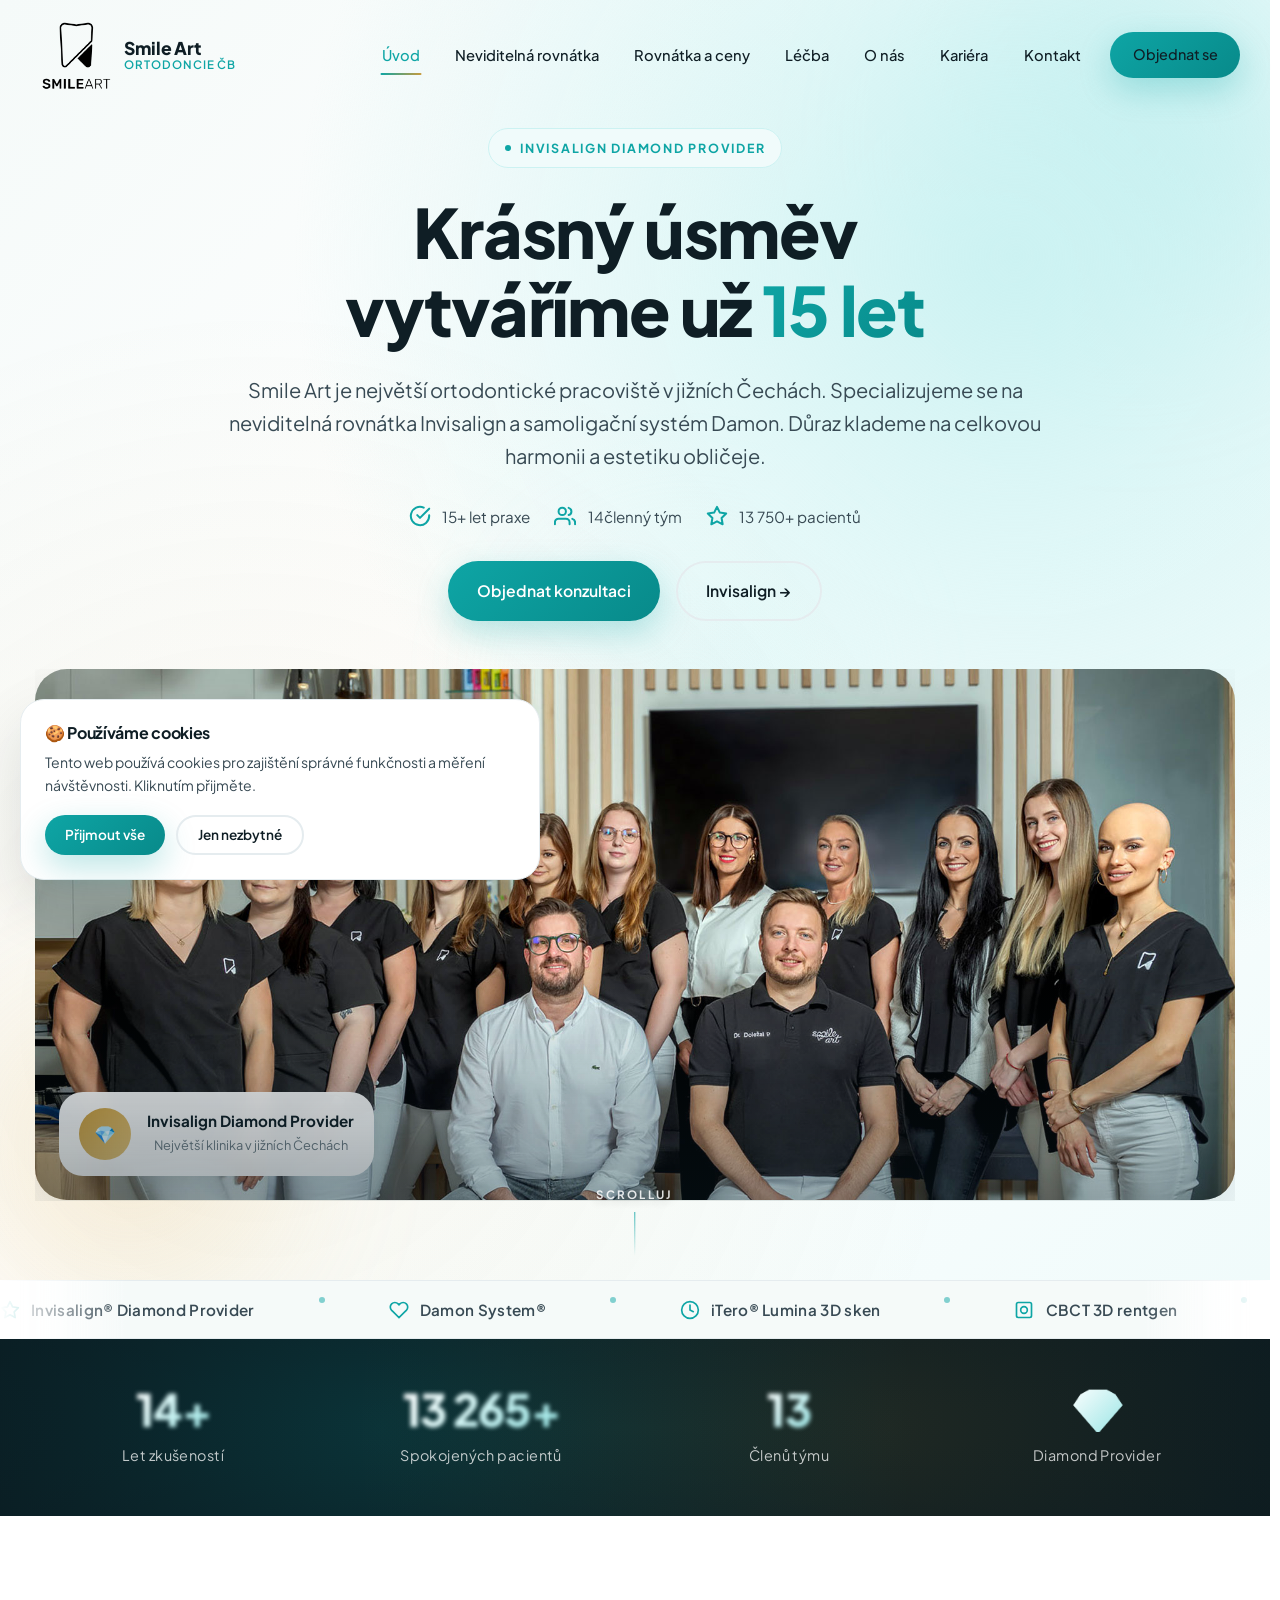
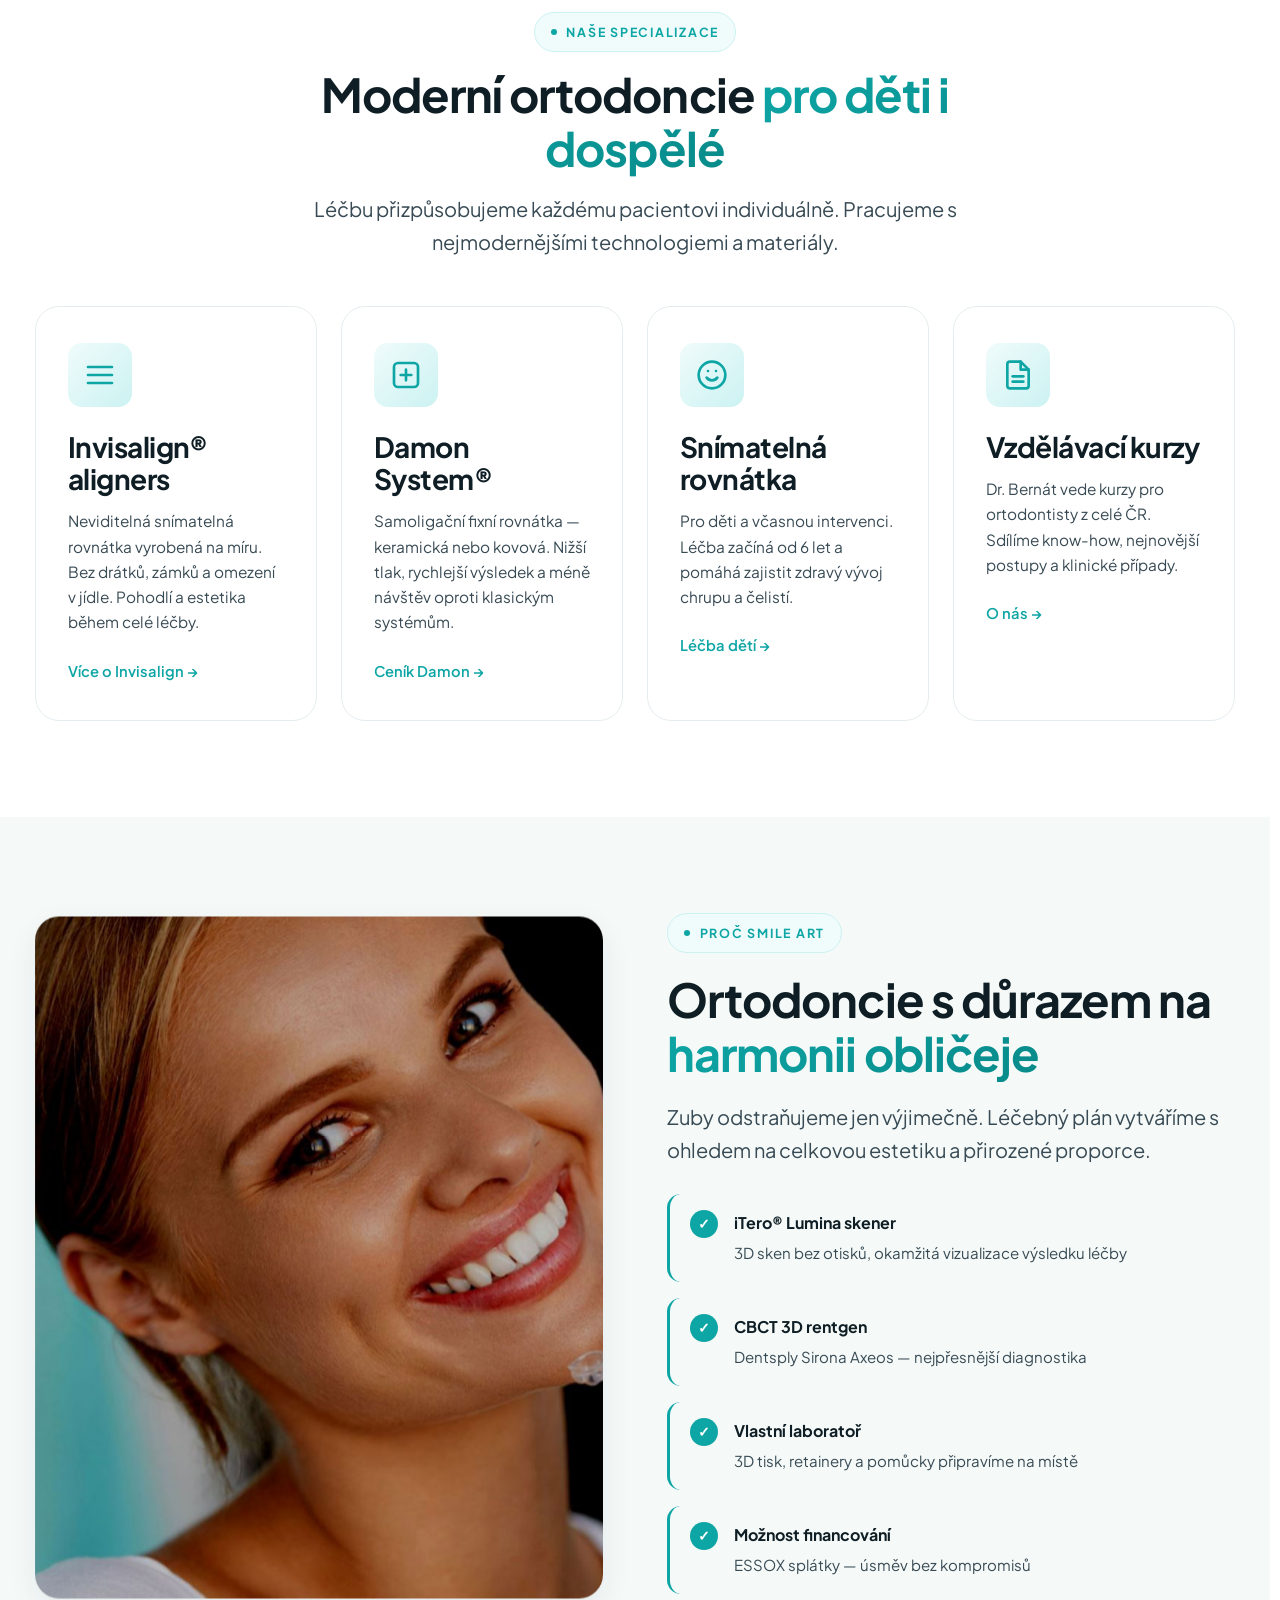
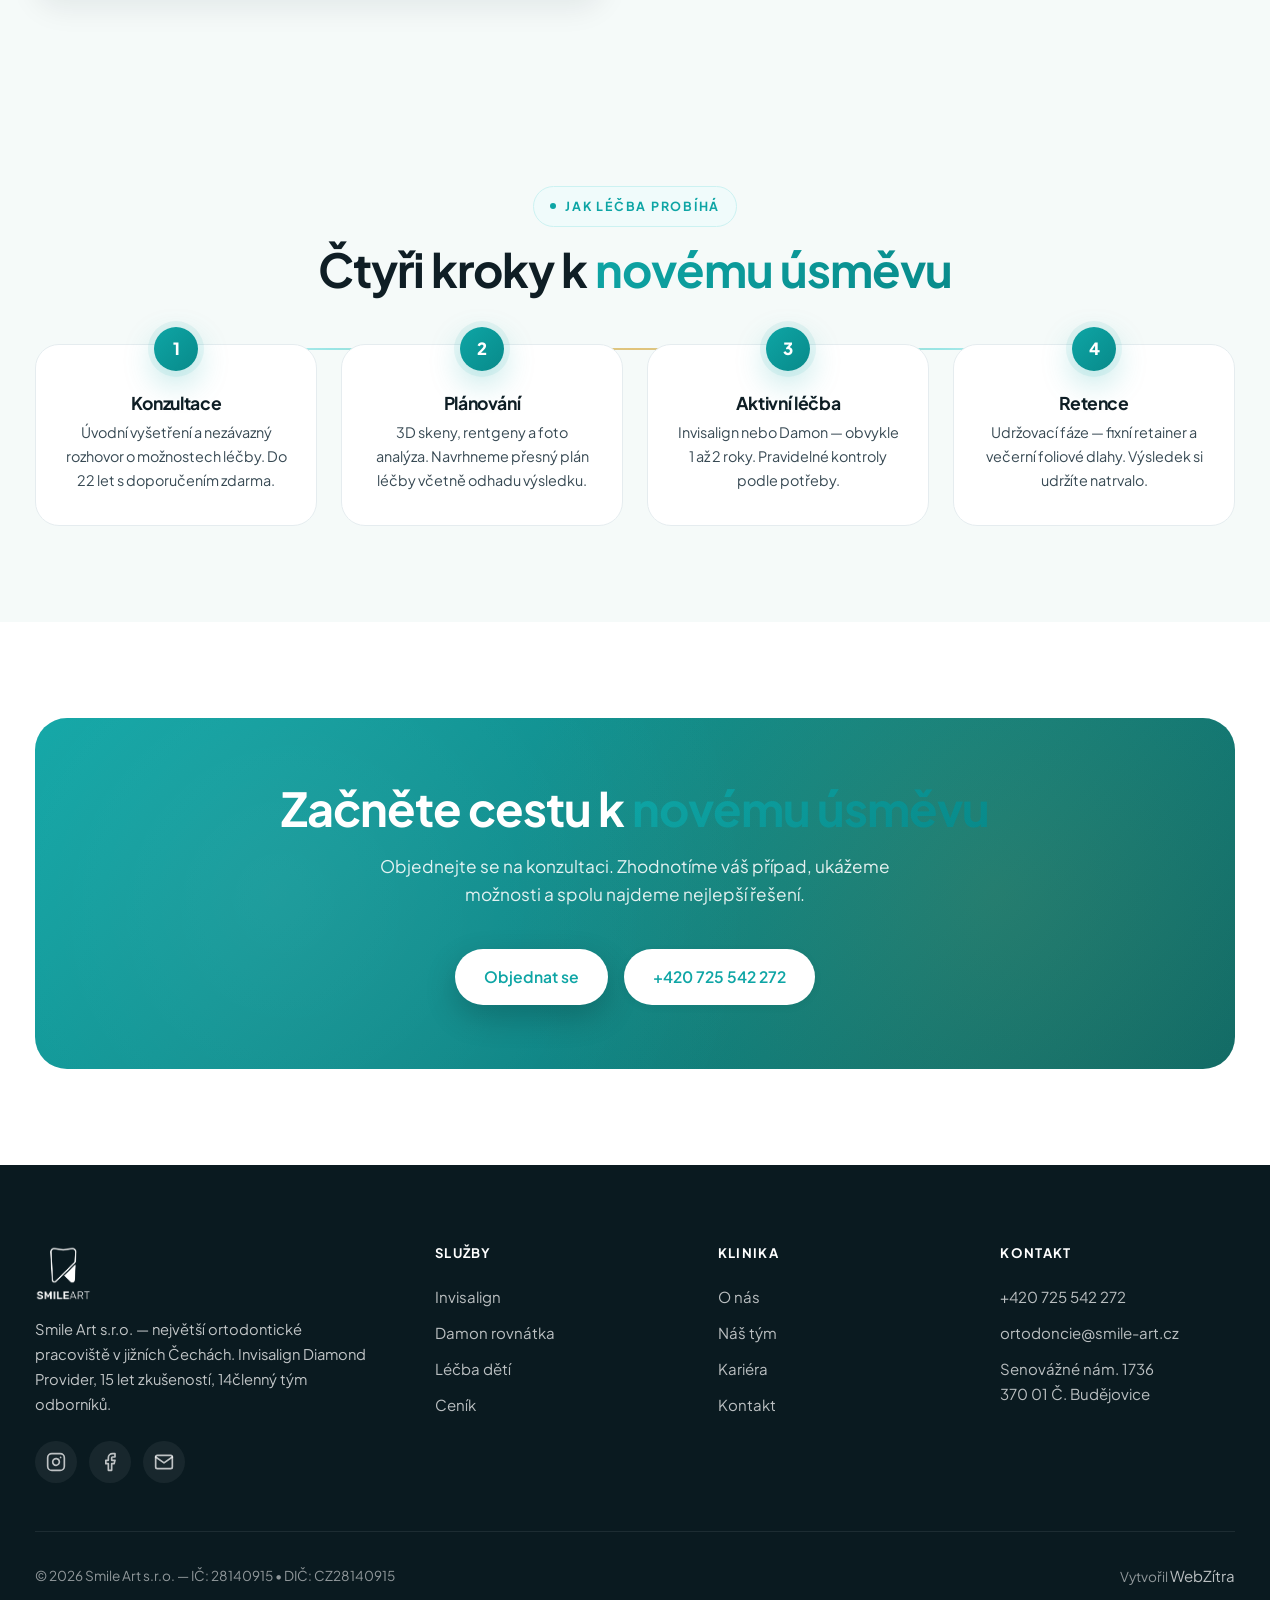
==== commit 0e4cfc8a: "Enlarge navbar logo Logo sizes increased for stronger brand presence: - Desktop:    48px → 72px (scr" ====
--- a/index.html
+++ b/index.html
@@ -43,7 +43,7 @@
 <link rel="preload" href="fotky/team-full.jpg" as="image" fetchpriority="high">
 
 <!-- Styles -->
-<link rel="stylesheet" href="css/style.css?v=20260115b">
+<link rel="stylesheet" href="css/style.css?v=20260115c">
 
 <!-- JSON-LD -->
 <script type="application/ld+json">
@@ -421,6 +421,6 @@
   <svg viewBox="0 0 24 24" fill="none" stroke="currentColor" stroke-width="2" stroke-linecap="round" stroke-linejoin="round"><path d="M22 16.92v3a2 2 0 0 1-2.18 2 19.79 19.79 0 0 1-8.63-3.07 19.5 19.5 0 0 1-6-6 19.79 19.79 0 0 1-3.07-8.67A2 2 0 0 1 4.11 2h3a2 2 0 0 1 2 1.72 12.84 12.84 0 0 0 .7 2.81 2 2 0 0 1-.45 2.11L8.09 9.91a16 16 0 0 0 6 6l1.27-1.27a2 2 0 0 1 2.11-.45 12.84 12.84 0 0 0 2.81.7A2 2 0 0 1 22 16.92z"/></svg>
   <span class="float-cta-label">Objednat se</span>
 </a>
-<script src="js/main.js?v=20260115b"></script>
+<script src="js/main.js?v=20260115c"></script>
 </body>
 </html>
--- a/css/style.css
+++ b/css/style.css
@@ -170,8 +170,8 @@
   gap: 1.5rem;
 }
 .nav-logo { display: flex; align-items: center; gap: 0.75rem; z-index: 101; }
-.nav-logo img { height: 48px; width: auto; transition: height var(--t-mid); }
-.nav.scrolled .nav-logo img { height: 42px; }
+.nav-logo img { height: 72px; width: auto; transition: height var(--t-mid); }
+.nav.scrolled .nav-logo img { height: 56px; }
 .nav-logo-text { display: flex; flex-direction: column; line-height: 1.1; }
 .nav-logo-text strong { font-size: 1.1rem; font-weight: 800; color: var(--ink); letter-spacing: -0.01em; }
 .nav-logo-text span { font-size: 0.72rem; color: var(--teal); font-weight: 600; letter-spacing: 0.08em; text-transform: uppercase; }
@@ -940,7 +940,7 @@
   .hero-badge-text span { font-size: 0.7rem; }
 
   .nav-logo-text span { display: none; }
-  .nav-logo img { height: 40px; }
+  .nav-logo img { height: 52px; }
 
   .stats { padding: 2.5rem 0; }
   .stats-grid { gap: 2rem 1rem; }
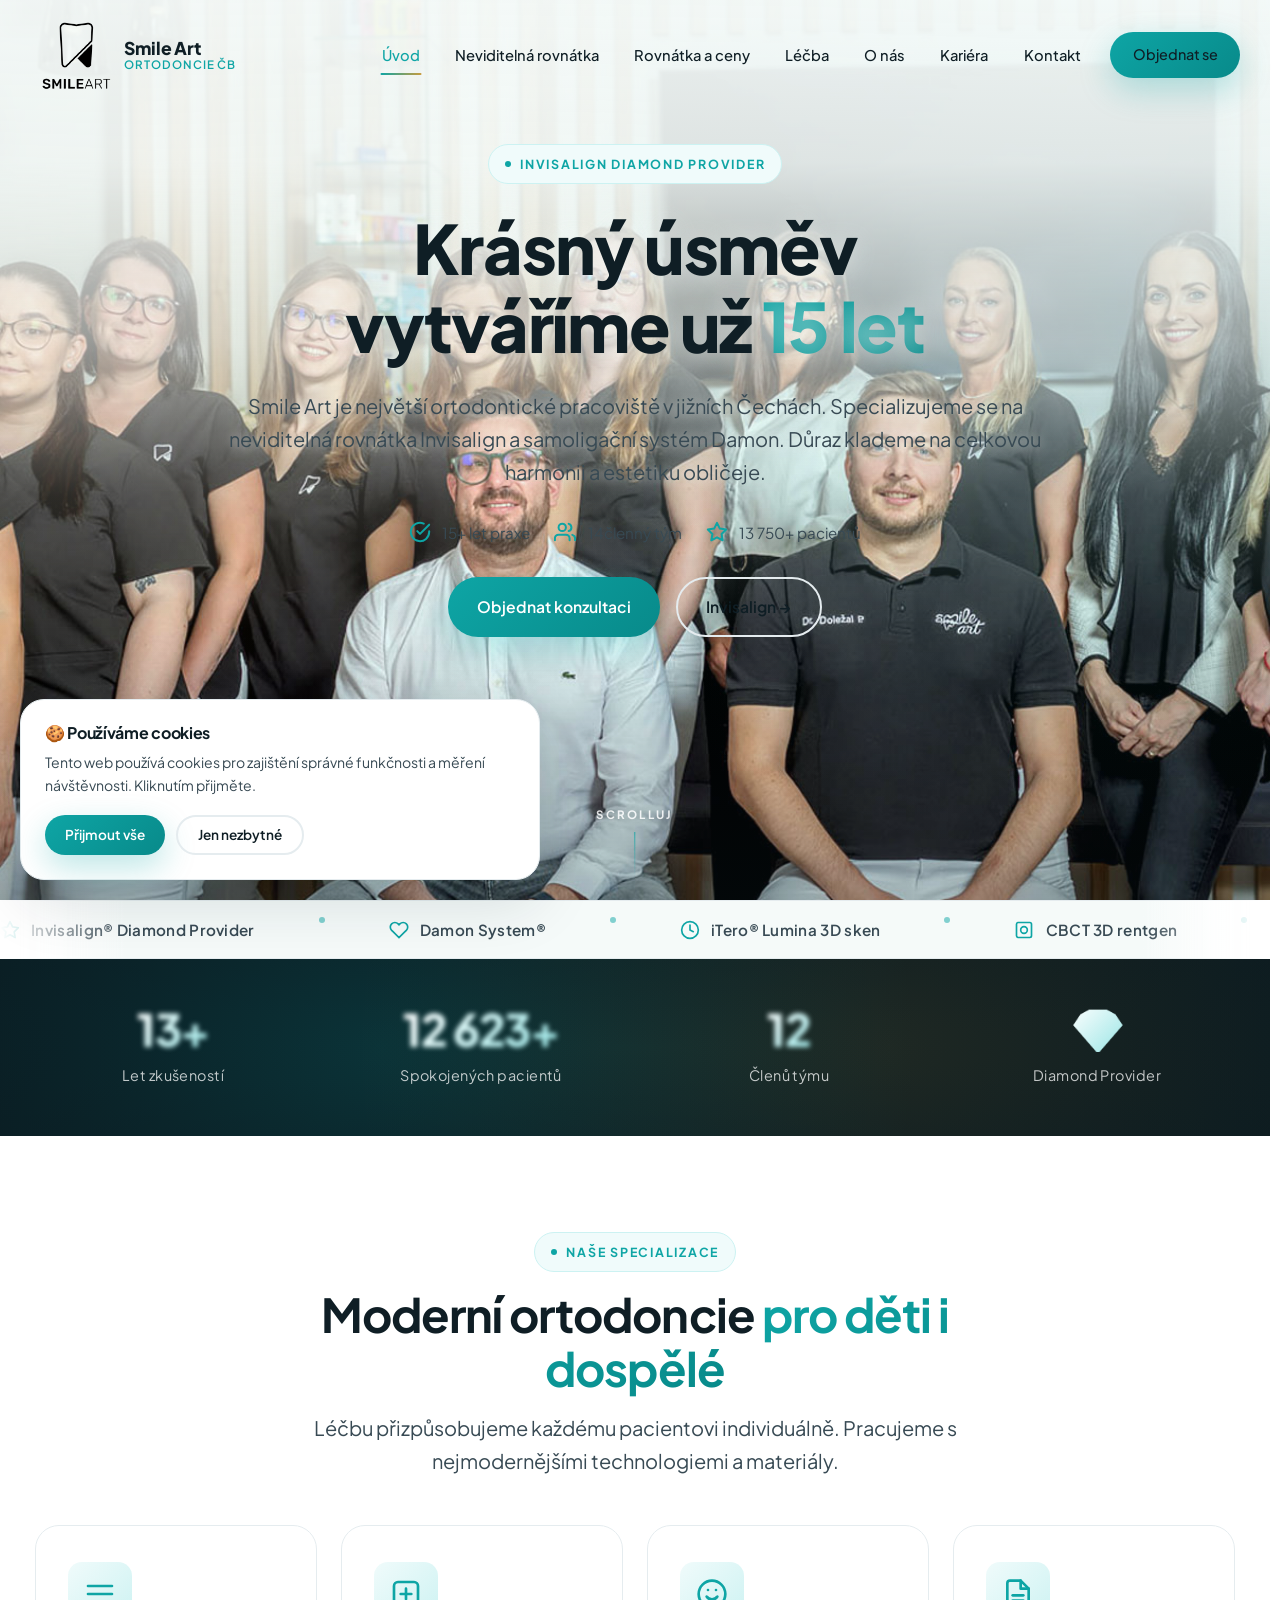
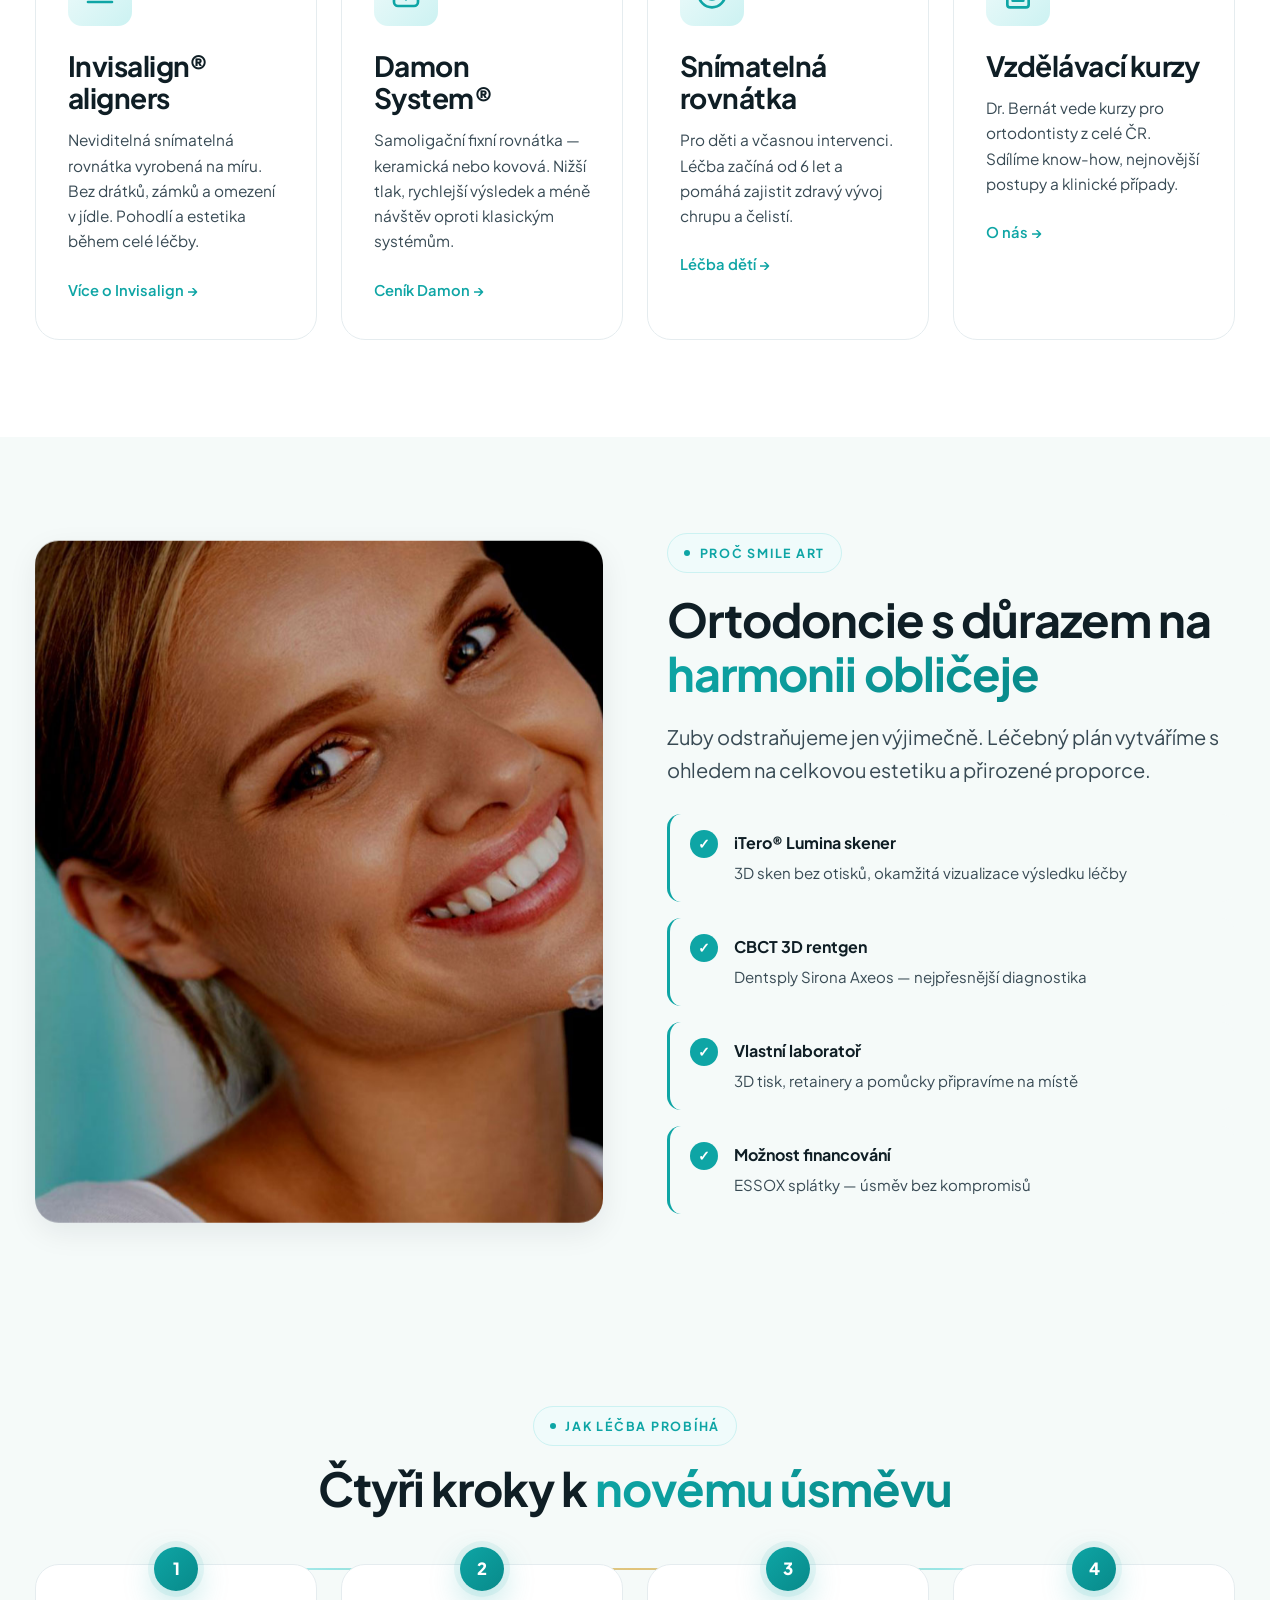
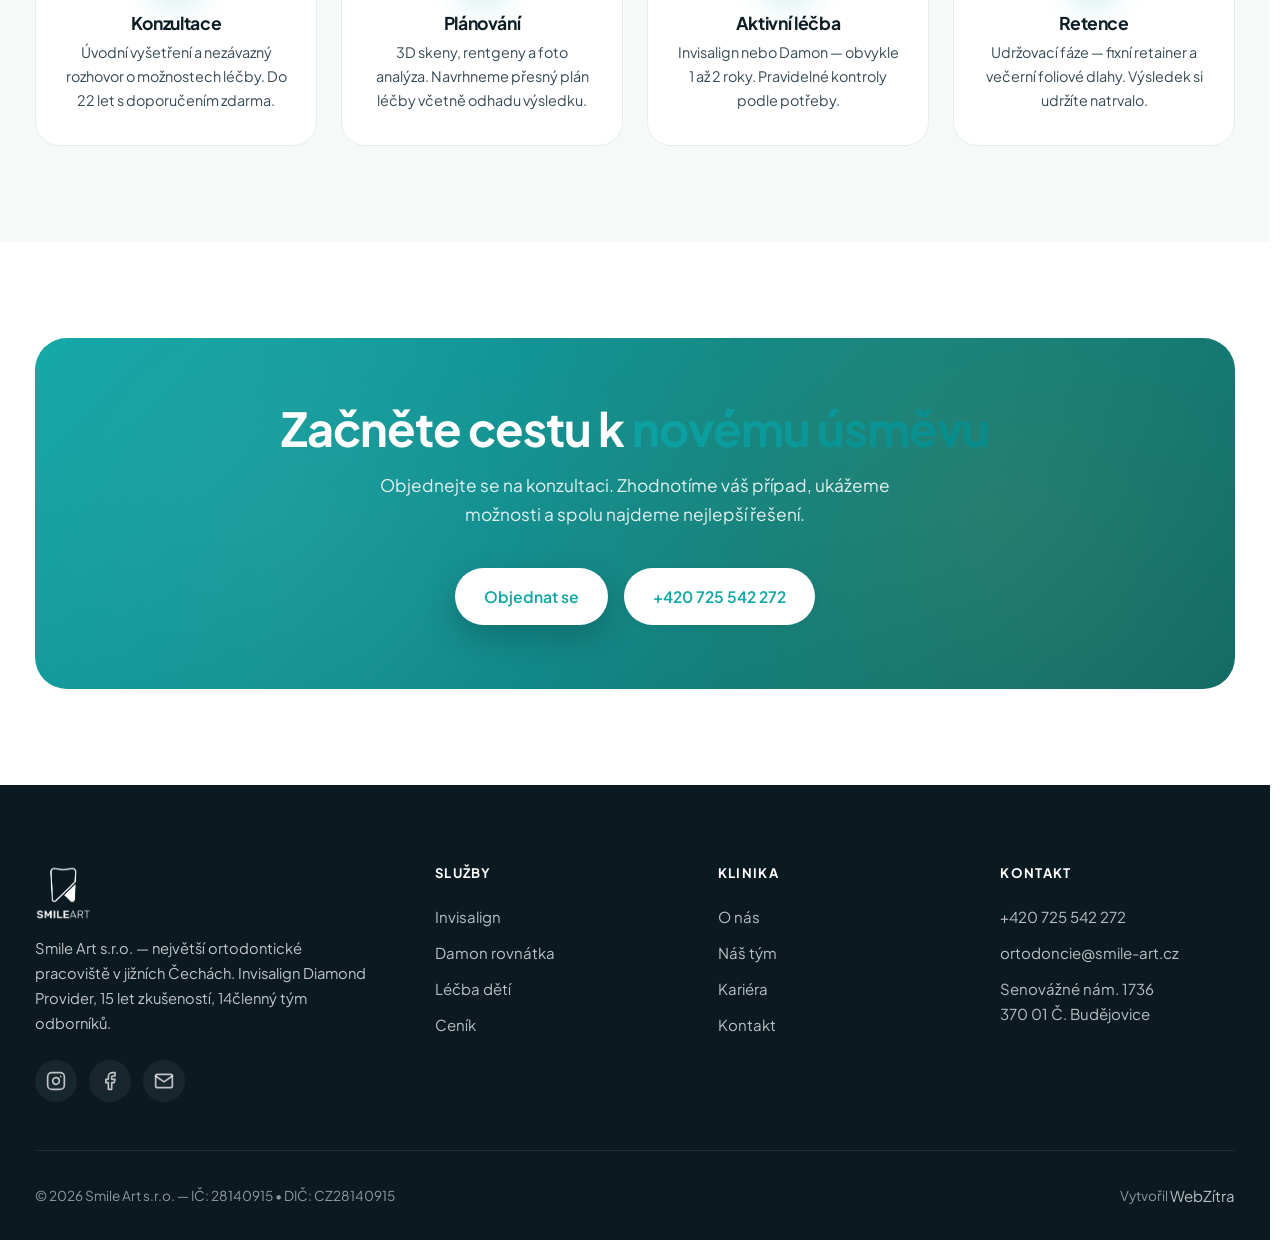
==== commit 95d2e863: "Hero redesign: team photo as full-bleed background - Replace side-by-side layout with immersive full" ====
--- a/index.html
+++ b/index.html
@@ -43,7 +43,7 @@
 <link rel="preload" href="fotky/team-full.jpg" as="image" fetchpriority="high">
 
 <!-- Styles -->
-<link rel="stylesheet" href="css/style.css?v=20260115c">
+<link rel="stylesheet" href="css/style.css?v=20260115d">
 
 <!-- JSON-LD -->
 <script type="application/ld+json">
@@ -421,6 +421,6 @@
   <svg viewBox="0 0 24 24" fill="none" stroke="currentColor" stroke-width="2" stroke-linecap="round" stroke-linejoin="round"><path d="M22 16.92v3a2 2 0 0 1-2.18 2 19.79 19.79 0 0 1-8.63-3.07 19.5 19.5 0 0 1-6-6 19.79 19.79 0 0 1-3.07-8.67A2 2 0 0 1 4.11 2h3a2 2 0 0 1 2 1.72 12.84 12.84 0 0 0 .7 2.81 2 2 0 0 1-.45 2.11L8.09 9.91a16 16 0 0 0 6 6l1.27-1.27a2 2 0 0 1 2.11-.45 12.84 12.84 0 0 0 2.81.7A2 2 0 0 1 22 16.92z"/></svg>
   <span class="float-cta-label">Objednat se</span>
 </a>
-<script src="js/main.js?v=20260115c"></script>
+<script src="js/main.js?v=20260115d"></script>
 </body>
 </html>
--- a/css/style.css
+++ b/css/style.css
@@ -222,27 +222,57 @@
   min-height: 100vh;
   min-height: 100svh;
   display: flex;
-  align-items: center;
-  padding: 8rem 0 5rem;
+  align-items: flex-start;
+  padding: 9rem 0 7rem;
   overflow: hidden;
-  background: linear-gradient(135deg, var(--bg-soft) 0%, #fff 50%, var(--teal-50) 100%);
-}
+  background-color: var(--bg-soft);
+}
+/* Team photo as full-bleed hero background */
 .hero::before {
   content: "";
   position: absolute; inset: 0;
-  background-image: radial-gradient(circle at 80% 20%, var(--teal-100) 0%, transparent 50%),
-                    radial-gradient(circle at 20% 80%, rgba(200,155,60,0.08) 0%, transparent 50%);
+  background-image: url("../fotky/team-full.jpg");
+  background-size: cover;
+  background-position: center bottom;
+  background-repeat: no-repeat;
+  z-index: 0;
+  animation: hero-bg-drift 32s ease-in-out infinite alternate;
+  will-change: transform;
+}
+/* Overlay: solid light at top (for text), fades to clear in middle, subtle darken at bottom */
+.hero::after {
+  content: "";
+  position: absolute; inset: 0;
+  background:
+    linear-gradient(180deg,
+      rgba(245,250,249,0.96) 0%,
+      rgba(245,250,249,0.90) 18%,
+      rgba(245,250,249,0.60) 38%,
+      rgba(245,250,249,0.15) 55%,
+      transparent 70%,
+      rgba(10,26,32,0.28) 100%),
+    radial-gradient(circle at 85% 15%, rgba(14,165,165,0.18) 0%, transparent 55%),
+    radial-gradient(circle at 12% 18%, rgba(200,155,60,0.10) 0%, transparent 50%);
   pointer-events: none;
+  z-index: 1;
+}
+@keyframes hero-bg-drift {
+  0%   { transform: scale(1.04) translateY(0); }
+  100% { transform: scale(1.08) translateY(-1%); }
 }
 .hero-inner {
   position: relative;
+  z-index: 3;
   display: flex;
   flex-direction: column;
-  gap: 3rem;
+  gap: 2rem;
   text-align: center;
   align-items: center;
+  width: 100%;
 }
 .hero-content { max-width: 820px; }
+.hero-content h1 { text-shadow: 0 2px 24px rgba(245,250,249,0.6); }
+.hero-content .lead { text-shadow: 0 1px 12px rgba(245,250,249,0.8); }
 .hero-content > * + * { margin-top: 1.5rem; }
 .hero-content .lead { margin-inline: auto; }
 .hero h1 span { color: var(--teal); position: relative; display: inline-block; }
@@ -266,37 +296,25 @@
 }
 .hero-meta-item svg { width: 22px; height: 22px; color: var(--teal); flex-shrink: 0; }
 .hero-actions { display: flex; gap: 1rem; flex-wrap: wrap; justify-content: center; padding-top: 0.5rem; }
+/* Hero-visual: the team photo is now the hero background — hide the separate container */
 .hero-visual {
-  position: relative;
-  width: 100%;
-  max-width: 1280px;
-  border-radius: var(--r-xl);
-  overflow: hidden;
-  aspect-ratio: 1920/850;
-  box-shadow: var(--sh-lg);
-}
-.hero-visual img {
-  width: 100%;
-  height: 100%;
-  object-fit: cover;
-  object-position: center center;
-  display: block;
-}
-.hero-visual::after {
-  content: ""; position: absolute; inset: 0;
-  background: linear-gradient(180deg, transparent 55%, rgba(10,30,40,0.38) 100%);
-  pointer-events: none;
-}
+  display: none;
+}
+/* Diamond Provider badge floats on the hero over the background photo */
 .hero-badge {
   position: absolute;
-  bottom: 1.5rem; left: 1.5rem;
-  max-width: 360px;
-  background: rgba(255,255,255,0.95);
-  backdrop-filter: blur(10px);
-  padding: 1rem 1.25rem;
-  border-radius: var(--r-lg);
-  display: flex; align-items: center; gap: 1rem;
-  box-shadow: var(--sh-md);
+  bottom: 4.5rem; left: 50%;
+  transform: translateX(-50%);
+  max-width: 420px;
+  background: rgba(255,255,255,0.92);
+  backdrop-filter: blur(14px);
+  -webkit-backdrop-filter: blur(14px);
+  padding: 0.95rem 1.5rem;
+  border-radius: var(--r-full);
+  display: flex; align-items: center; gap: 0.9rem;
+  box-shadow: 0 12px 40px rgba(10,30,40,0.18);
+  border: 1px solid rgba(255,255,255,0.6);
+  z-index: 3;
 }
 .hero-badge-icon {
   width: 52px; height: 52px;
@@ -1014,7 +1032,9 @@
 
 /* ─── Hero: animated gradient mesh & floating orbs ─── */
 .hero { position: relative; isolation: isolate; }
-.hero-orbs {
+/* Orbs hidden now that the hero has a real photo background (would be visually noisy) */
+.hero-orbs { display: none; }
+.hero-orbs-keep {
   position: absolute;
   inset: 0;
   z-index: -1;
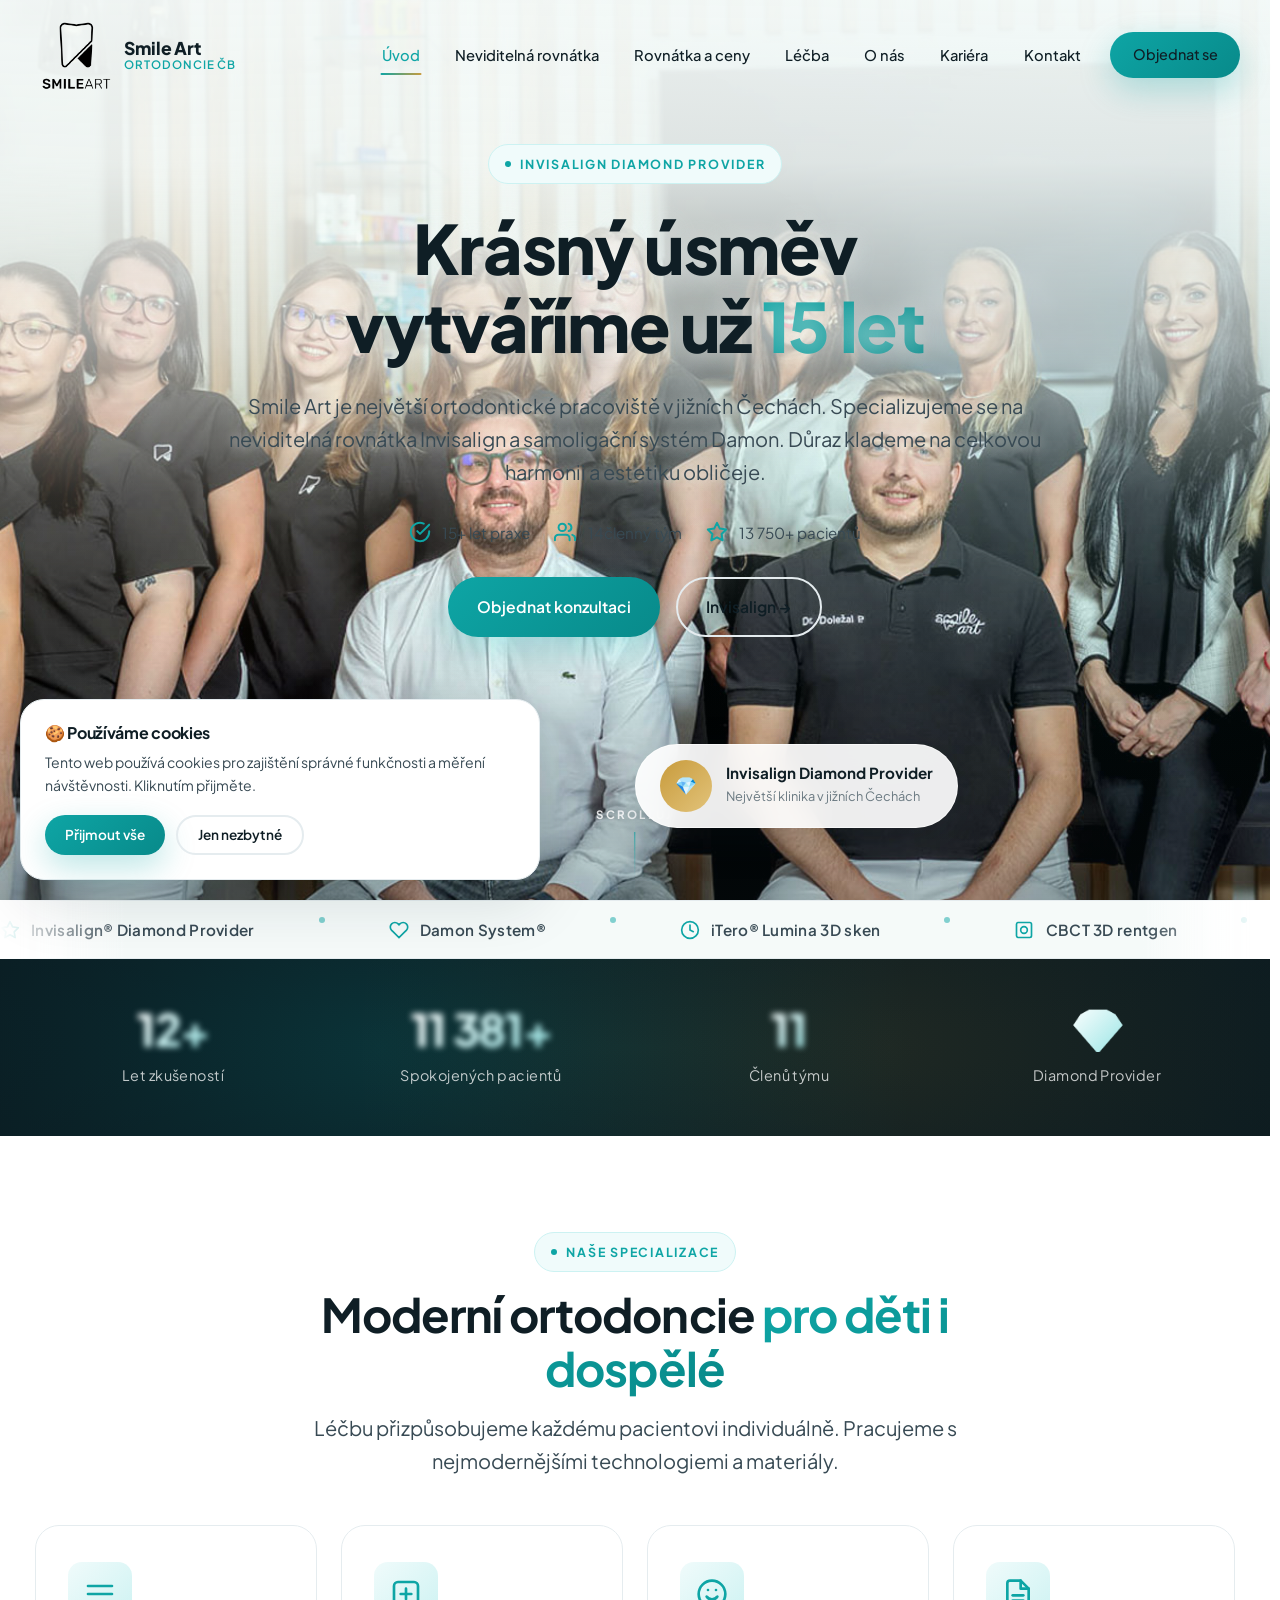
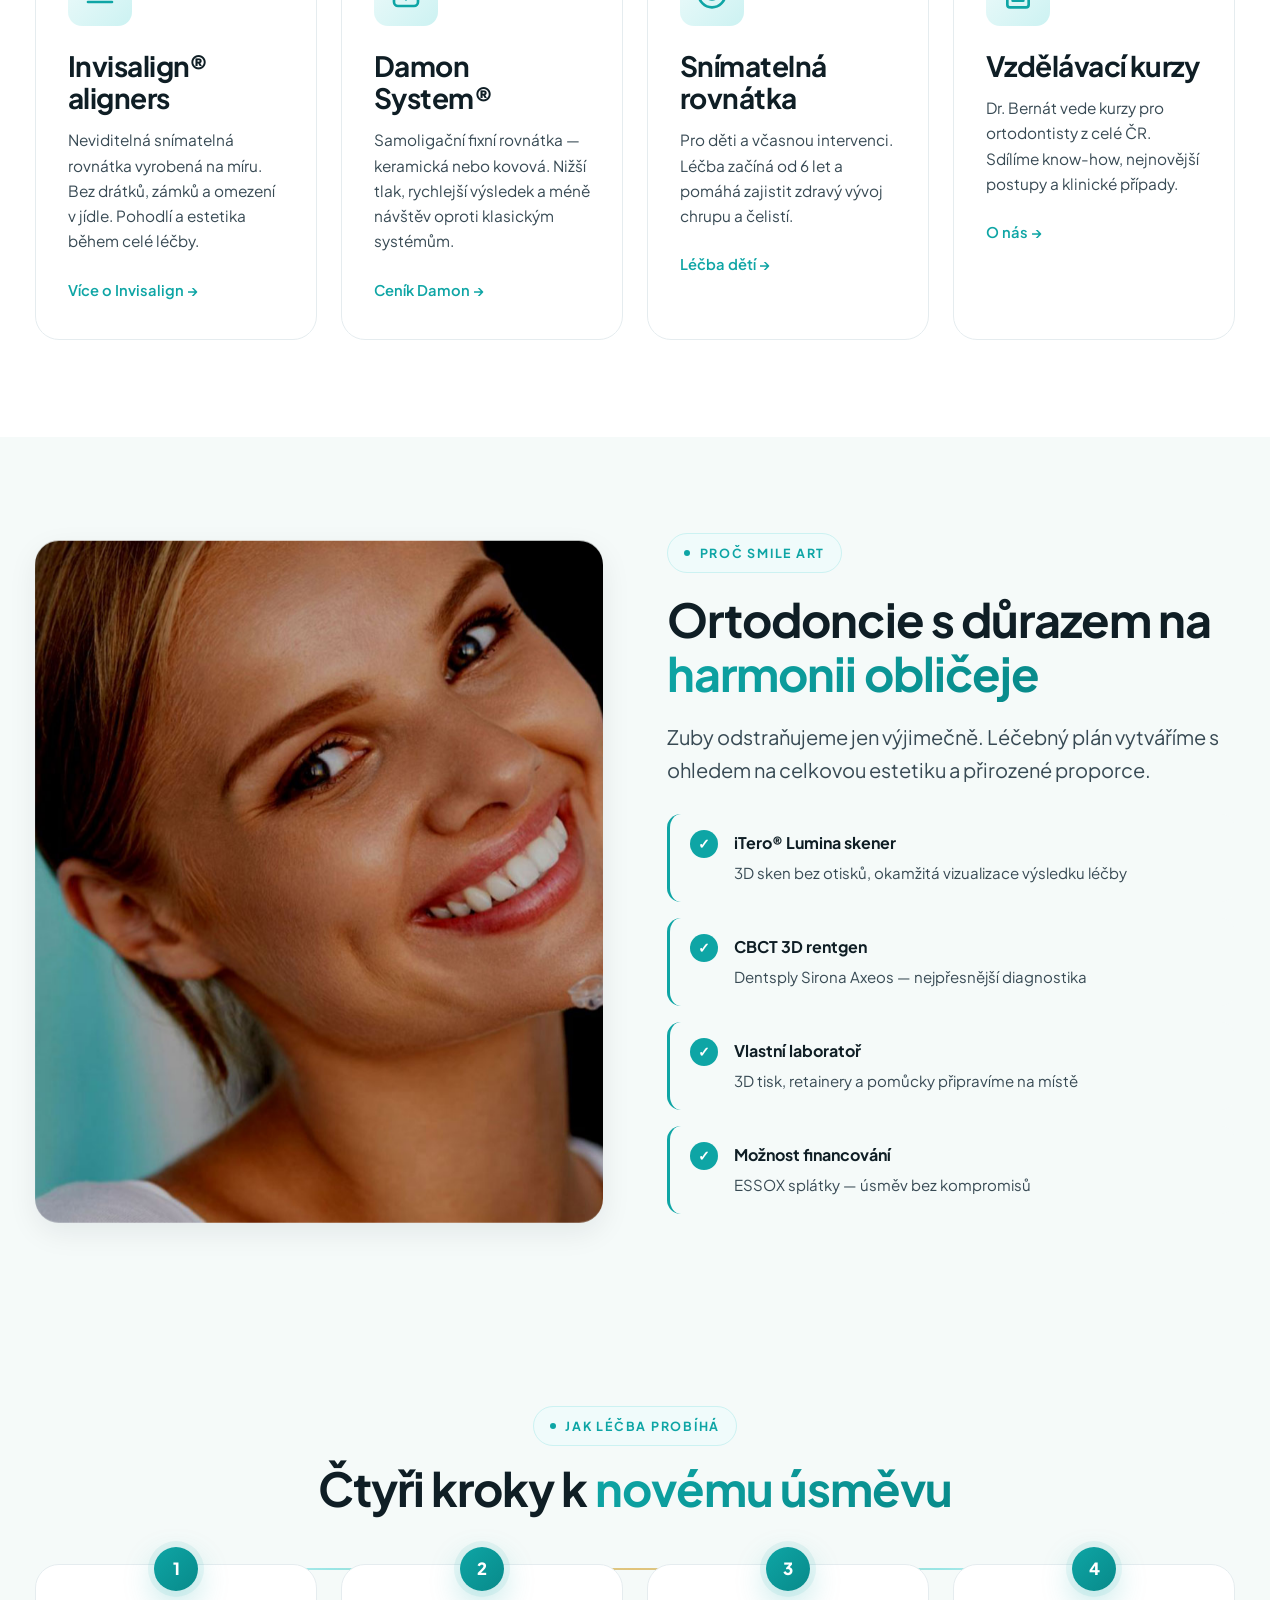
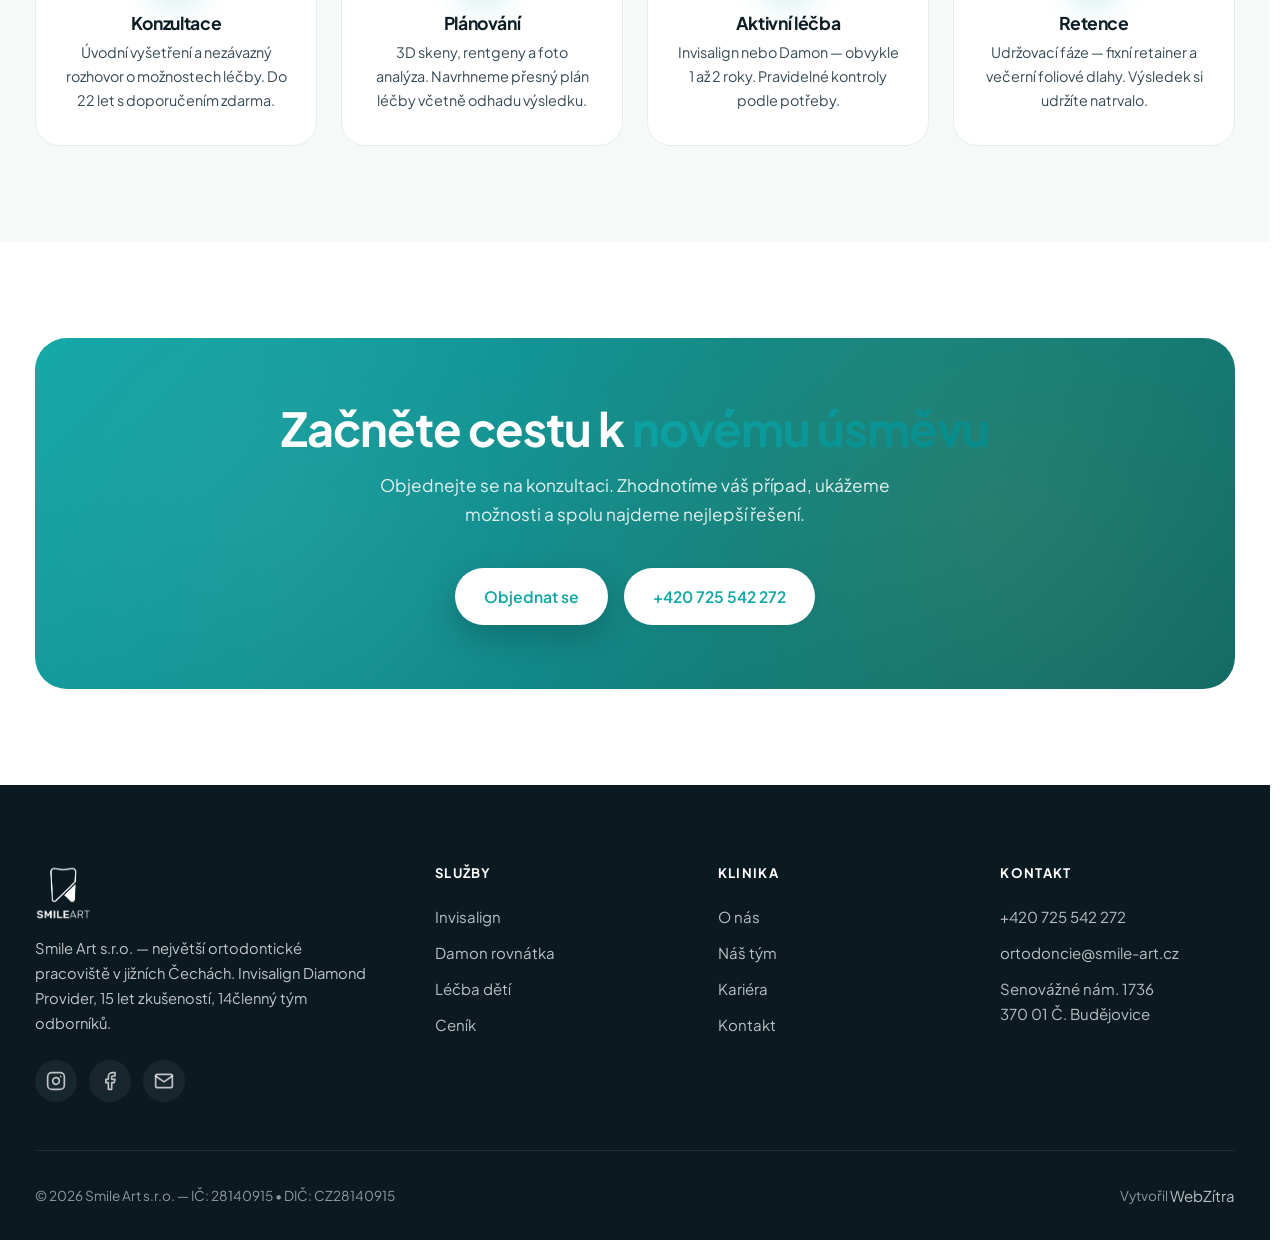
==== commit ec11dc9c: "Fix: move Diamond badge out of hidden .hero-visual The badge was inside .hero-visual which is now di" ====
--- a/index.html
+++ b/index.html
@@ -43,7 +43,7 @@
 <link rel="preload" href="fotky/team-full.jpg" as="image" fetchpriority="high">
 
 <!-- Styles -->
-<link rel="stylesheet" href="css/style.css?v=20260115d">
+<link rel="stylesheet" href="css/style.css?v=20260115e">
 
 <!-- JSON-LD -->
 <script type="application/ld+json">
@@ -141,15 +141,12 @@
         <a href="/neviditelna-rovnatka" class="btn btn-outline">Invisalign →</a>
       </div>
     </div>
-    <div class="hero-visual" data-animate>
-      <img src="fotky/team-full.jpg" alt="Tým kliniky Smile Art — ortodoncie České Budějovice" width="1920" height="850" loading="eager" fetchpriority="high">
-      <div class="hero-badge">
-        <div class="hero-badge-icon">💎</div>
-        <div class="hero-badge-text">
-          <strong>Invisalign Diamond Provider</strong>
-          <span>Největší klinika v jižních Čechách</span>
-        </div>
-      </div>
+  </div>
+  <div class="hero-badge" data-animate>
+    <div class="hero-badge-icon">💎</div>
+    <div class="hero-badge-text">
+      <strong>Invisalign Diamond Provider</strong>
+      <span>Největší klinika v jižních Čechách</span>
     </div>
   </div>
   <div class="scroll-hint" aria-hidden="true">
@@ -421,6 +418,6 @@
   <svg viewBox="0 0 24 24" fill="none" stroke="currentColor" stroke-width="2" stroke-linecap="round" stroke-linejoin="round"><path d="M22 16.92v3a2 2 0 0 1-2.18 2 19.79 19.79 0 0 1-8.63-3.07 19.5 19.5 0 0 1-6-6 19.79 19.79 0 0 1-3.07-8.67A2 2 0 0 1 4.11 2h3a2 2 0 0 1 2 1.72 12.84 12.84 0 0 0 .7 2.81 2 2 0 0 1-.45 2.11L8.09 9.91a16 16 0 0 0 6 6l1.27-1.27a2 2 0 0 1 2.11-.45 12.84 12.84 0 0 0 2.81.7A2 2 0 0 1 22 16.92z"/></svg>
   <span class="float-cta-label">Objednat se</span>
 </a>
-<script src="js/main.js?v=20260115d"></script>
+<script src="js/main.js?v=20260115e"></script>
 </body>
 </html>
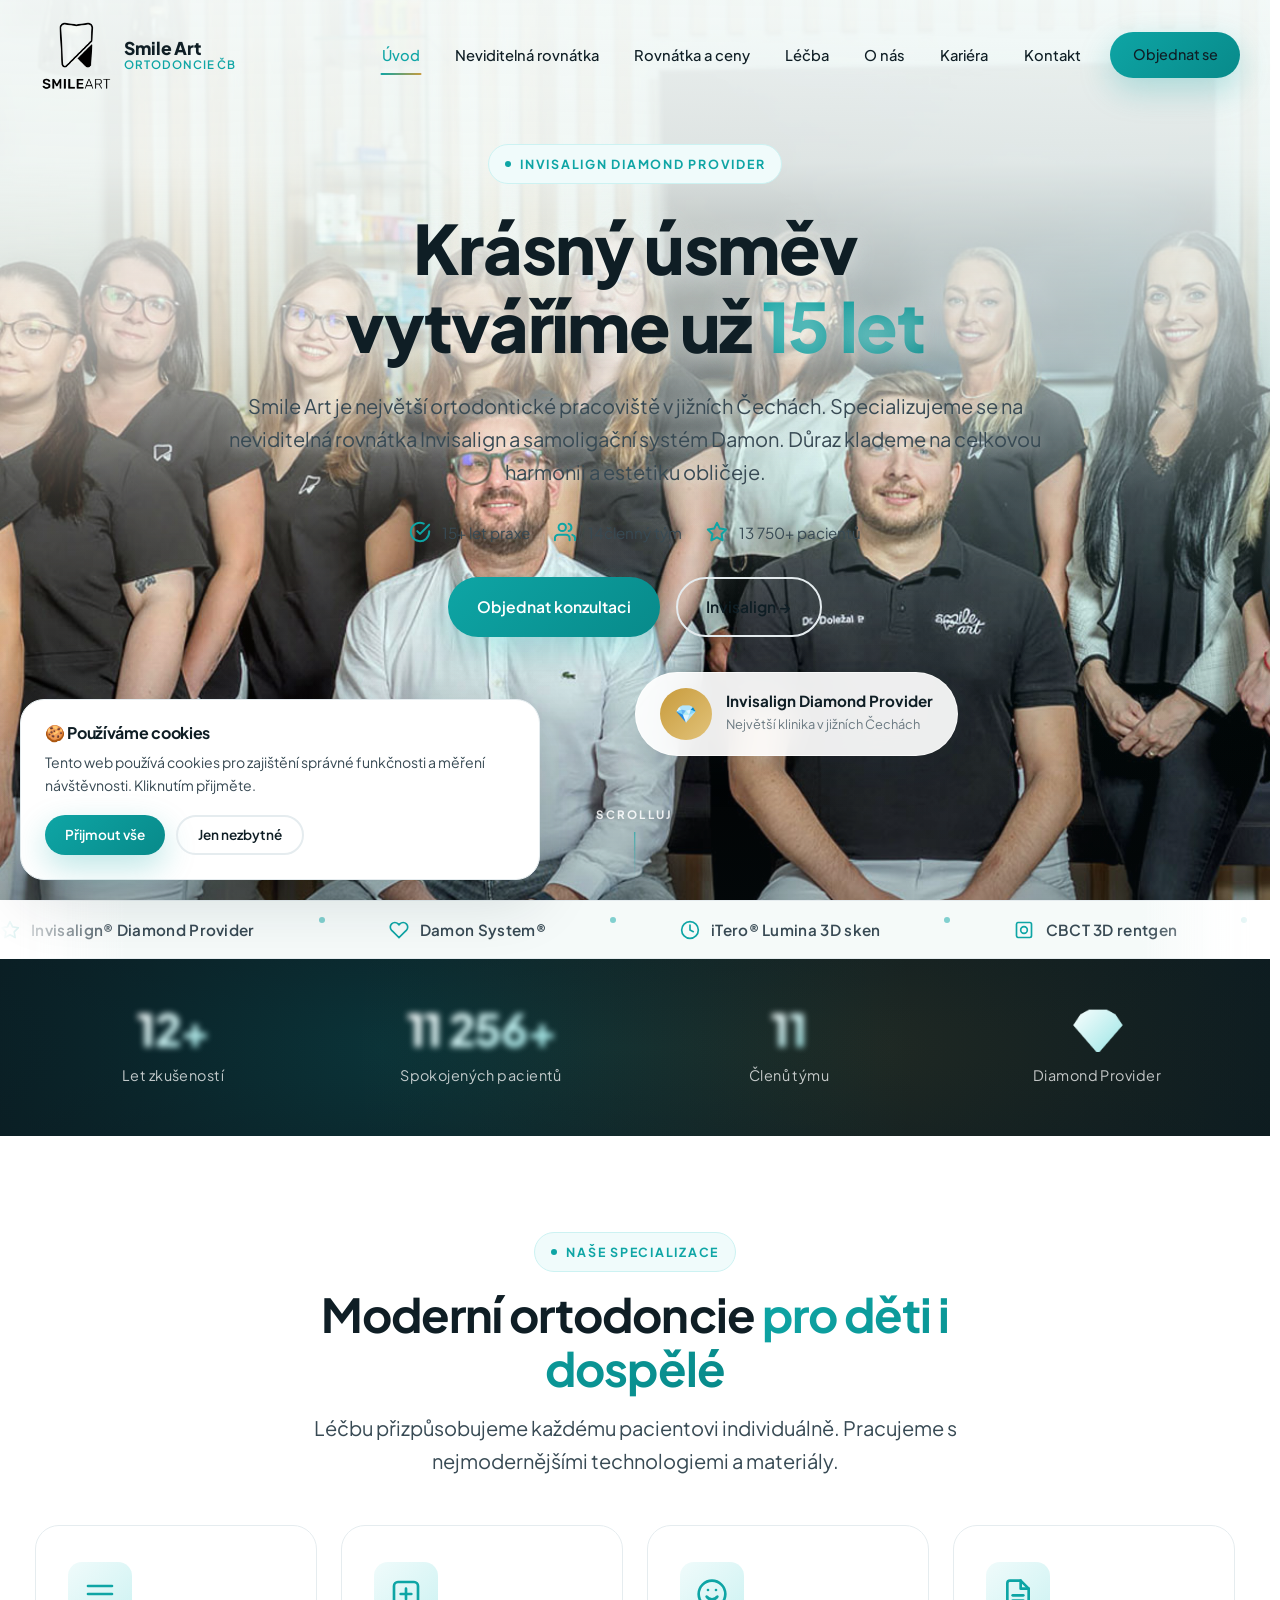
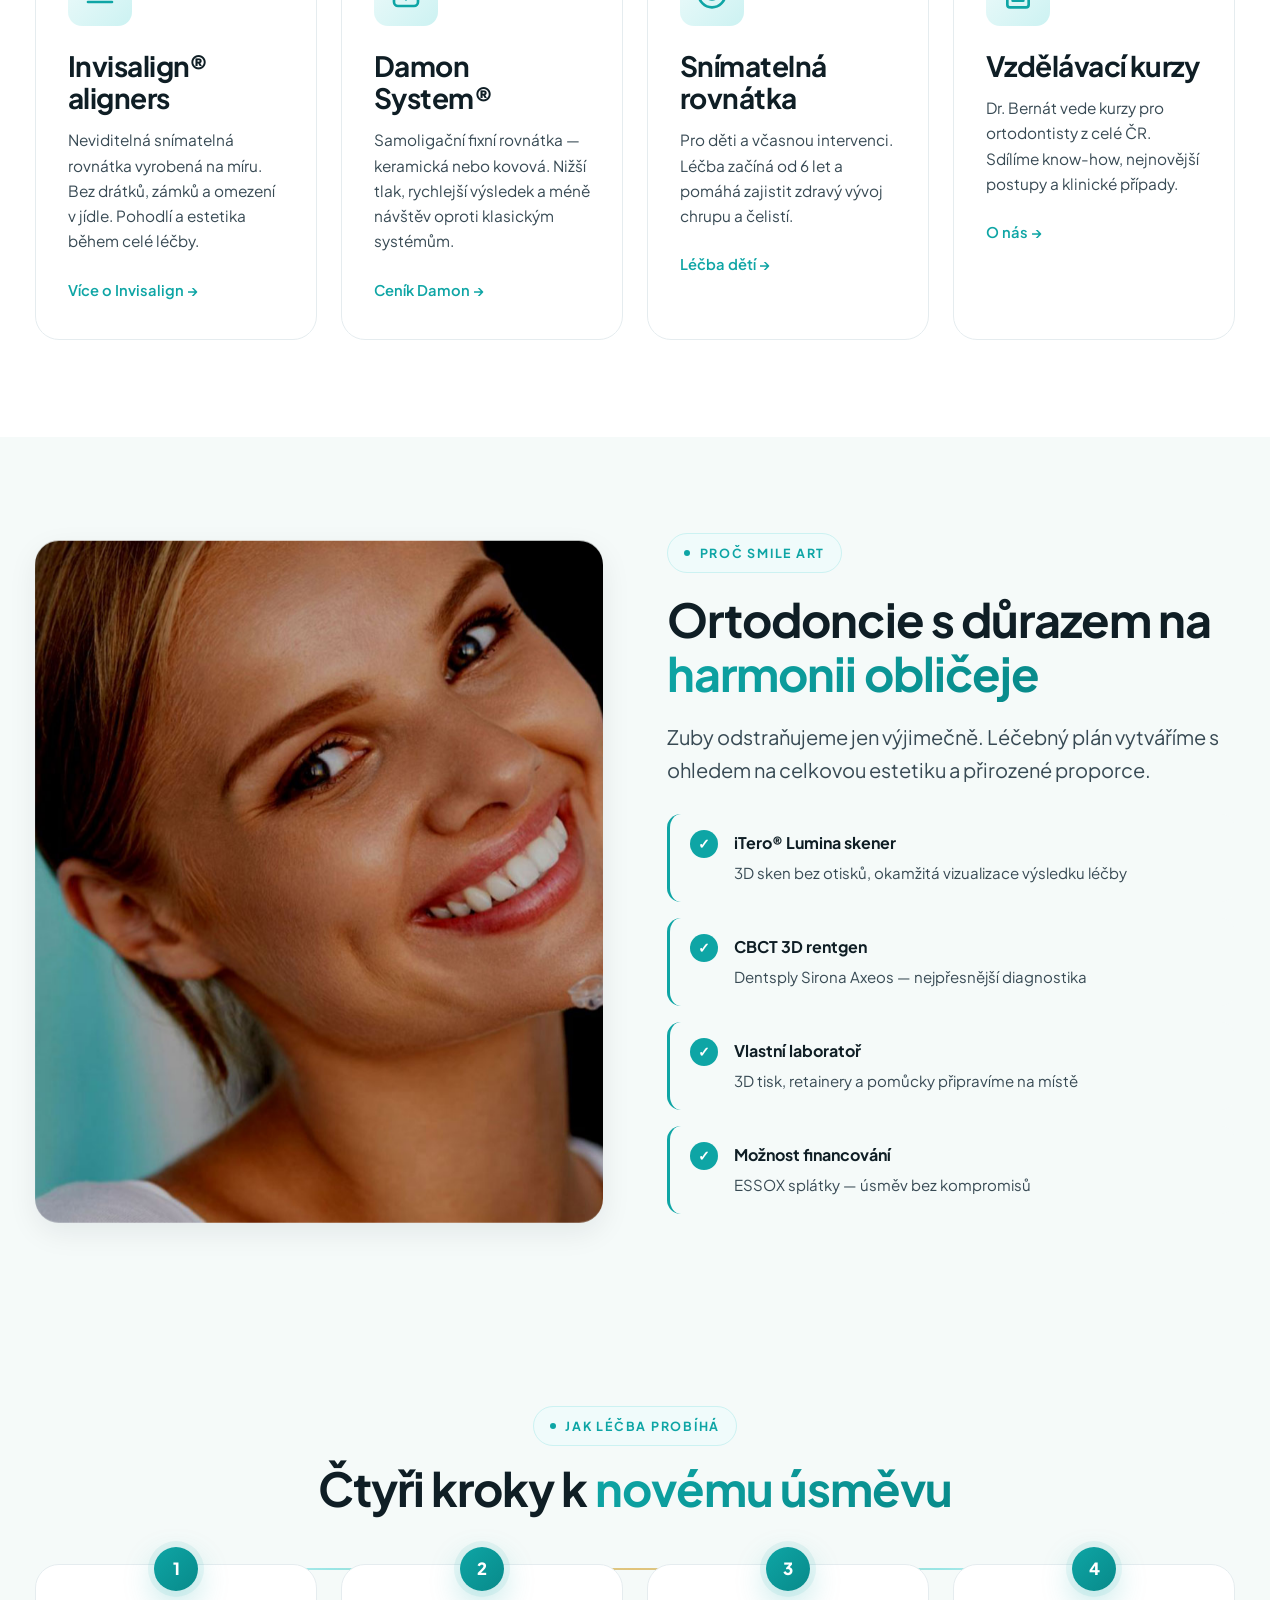
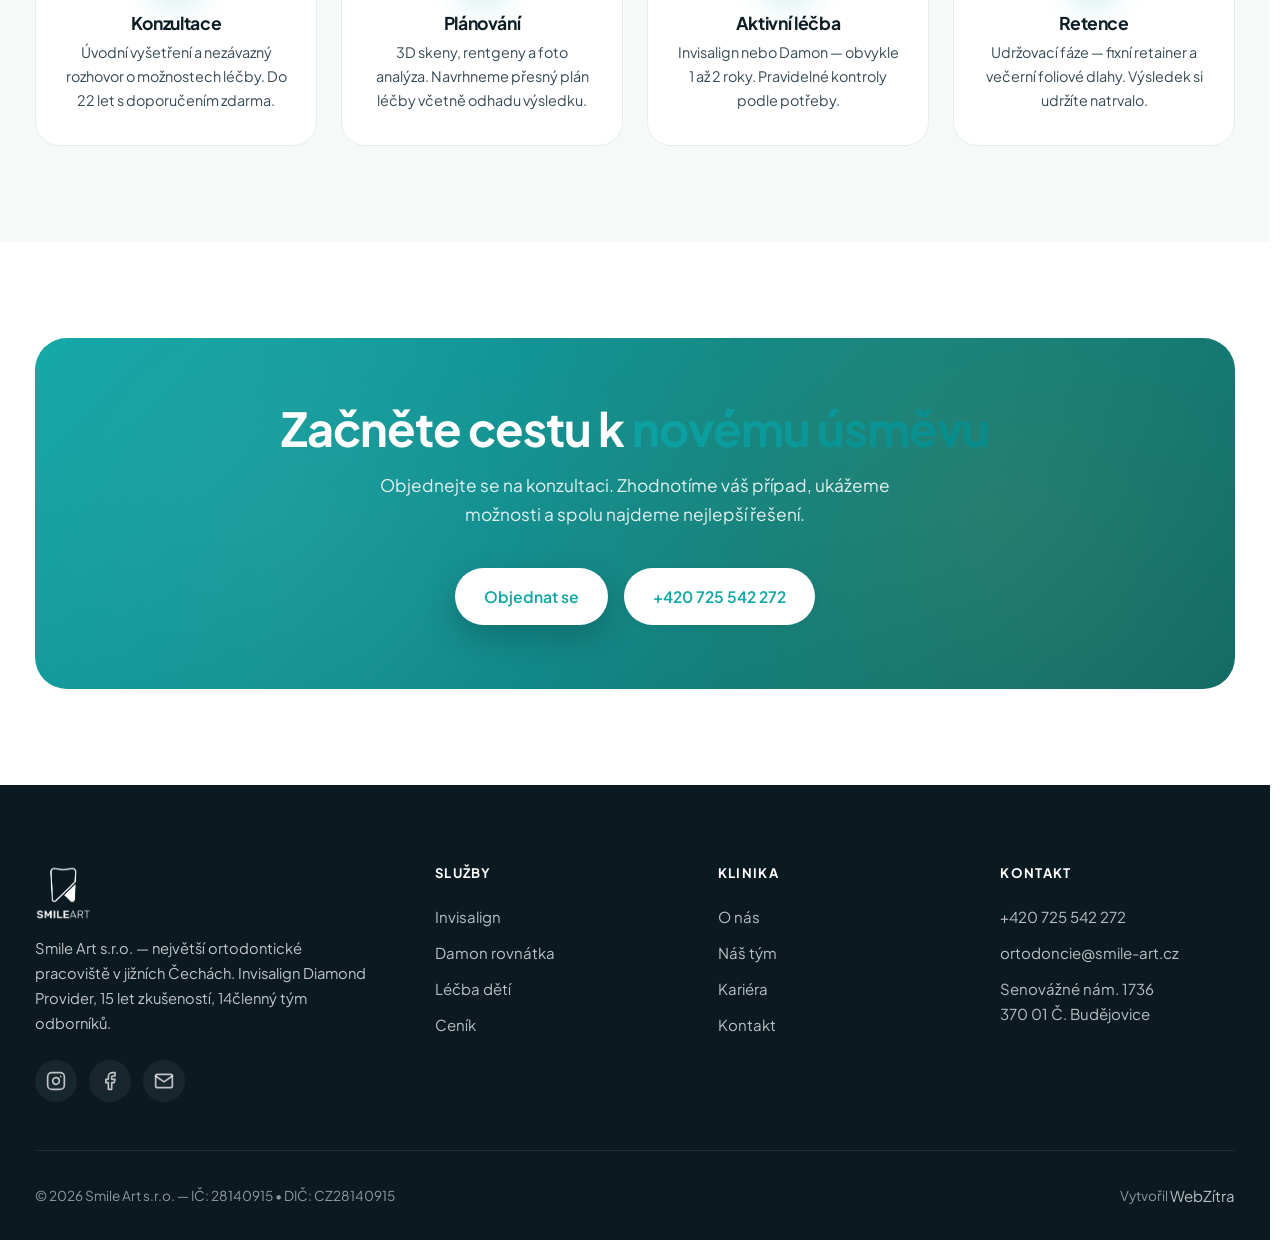
==== commit d57c6be1: "Raise Diamond badge above scroll hint (no overlap) bottom: 4.5rem → 9rem on desktop, bottom: 2rem on" ====
--- a/index.html
+++ b/index.html
@@ -43,7 +43,7 @@
 <link rel="preload" href="fotky/team-full.jpg" as="image" fetchpriority="high">
 
 <!-- Styles -->
-<link rel="stylesheet" href="css/style.css?v=20260115e">
+<link rel="stylesheet" href="css/style.css?v=20260115f">
 
 <!-- JSON-LD -->
 <script type="application/ld+json">
@@ -418,6 +418,6 @@
   <svg viewBox="0 0 24 24" fill="none" stroke="currentColor" stroke-width="2" stroke-linecap="round" stroke-linejoin="round"><path d="M22 16.92v3a2 2 0 0 1-2.18 2 19.79 19.79 0 0 1-8.63-3.07 19.5 19.5 0 0 1-6-6 19.79 19.79 0 0 1-3.07-8.67A2 2 0 0 1 4.11 2h3a2 2 0 0 1 2 1.72 12.84 12.84 0 0 0 .7 2.81 2 2 0 0 1-.45 2.11L8.09 9.91a16 16 0 0 0 6 6l1.27-1.27a2 2 0 0 1 2.11-.45 12.84 12.84 0 0 0 2.81.7A2 2 0 0 1 22 16.92z"/></svg>
   <span class="float-cta-label">Objednat se</span>
 </a>
-<script src="js/main.js?v=20260115e"></script>
+<script src="js/main.js?v=20260115f"></script>
 </body>
 </html>
--- a/css/style.css
+++ b/css/style.css
@@ -303,7 +303,7 @@
 /* Diamond Provider badge floats on the hero over the background photo */
 .hero-badge {
   position: absolute;
-  bottom: 4.5rem; left: 50%;
+  bottom: 9rem; left: 50%;
   transform: translateX(-50%);
   max-width: 420px;
   background: rgba(255,255,255,0.92);
@@ -315,6 +315,9 @@
   box-shadow: 0 12px 40px rgba(10,30,40,0.18);
   border: 1px solid rgba(255,255,255,0.6);
   z-index: 3;
+}
+@media (max-width: 900px) {
+  .hero-badge { bottom: 2rem; }
 }
 .hero-badge-icon {
   width: 52px; height: 52px;
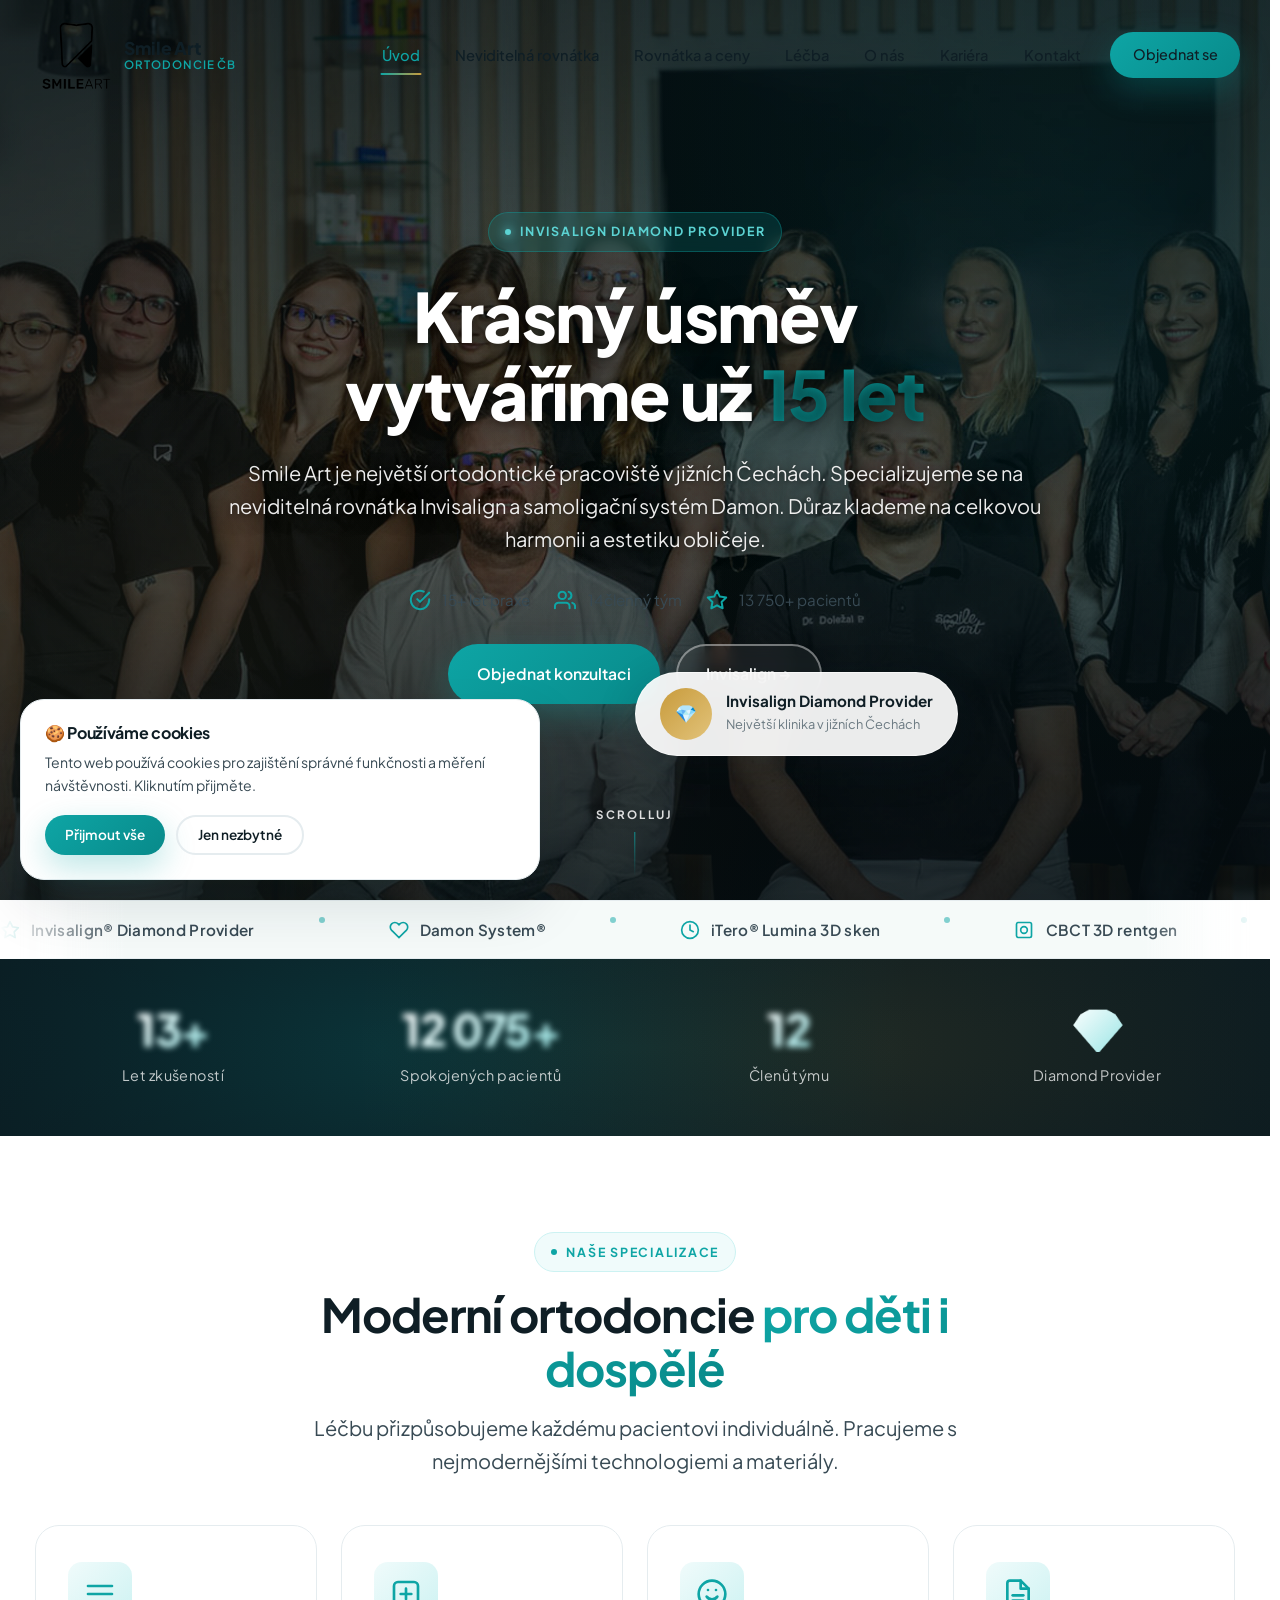
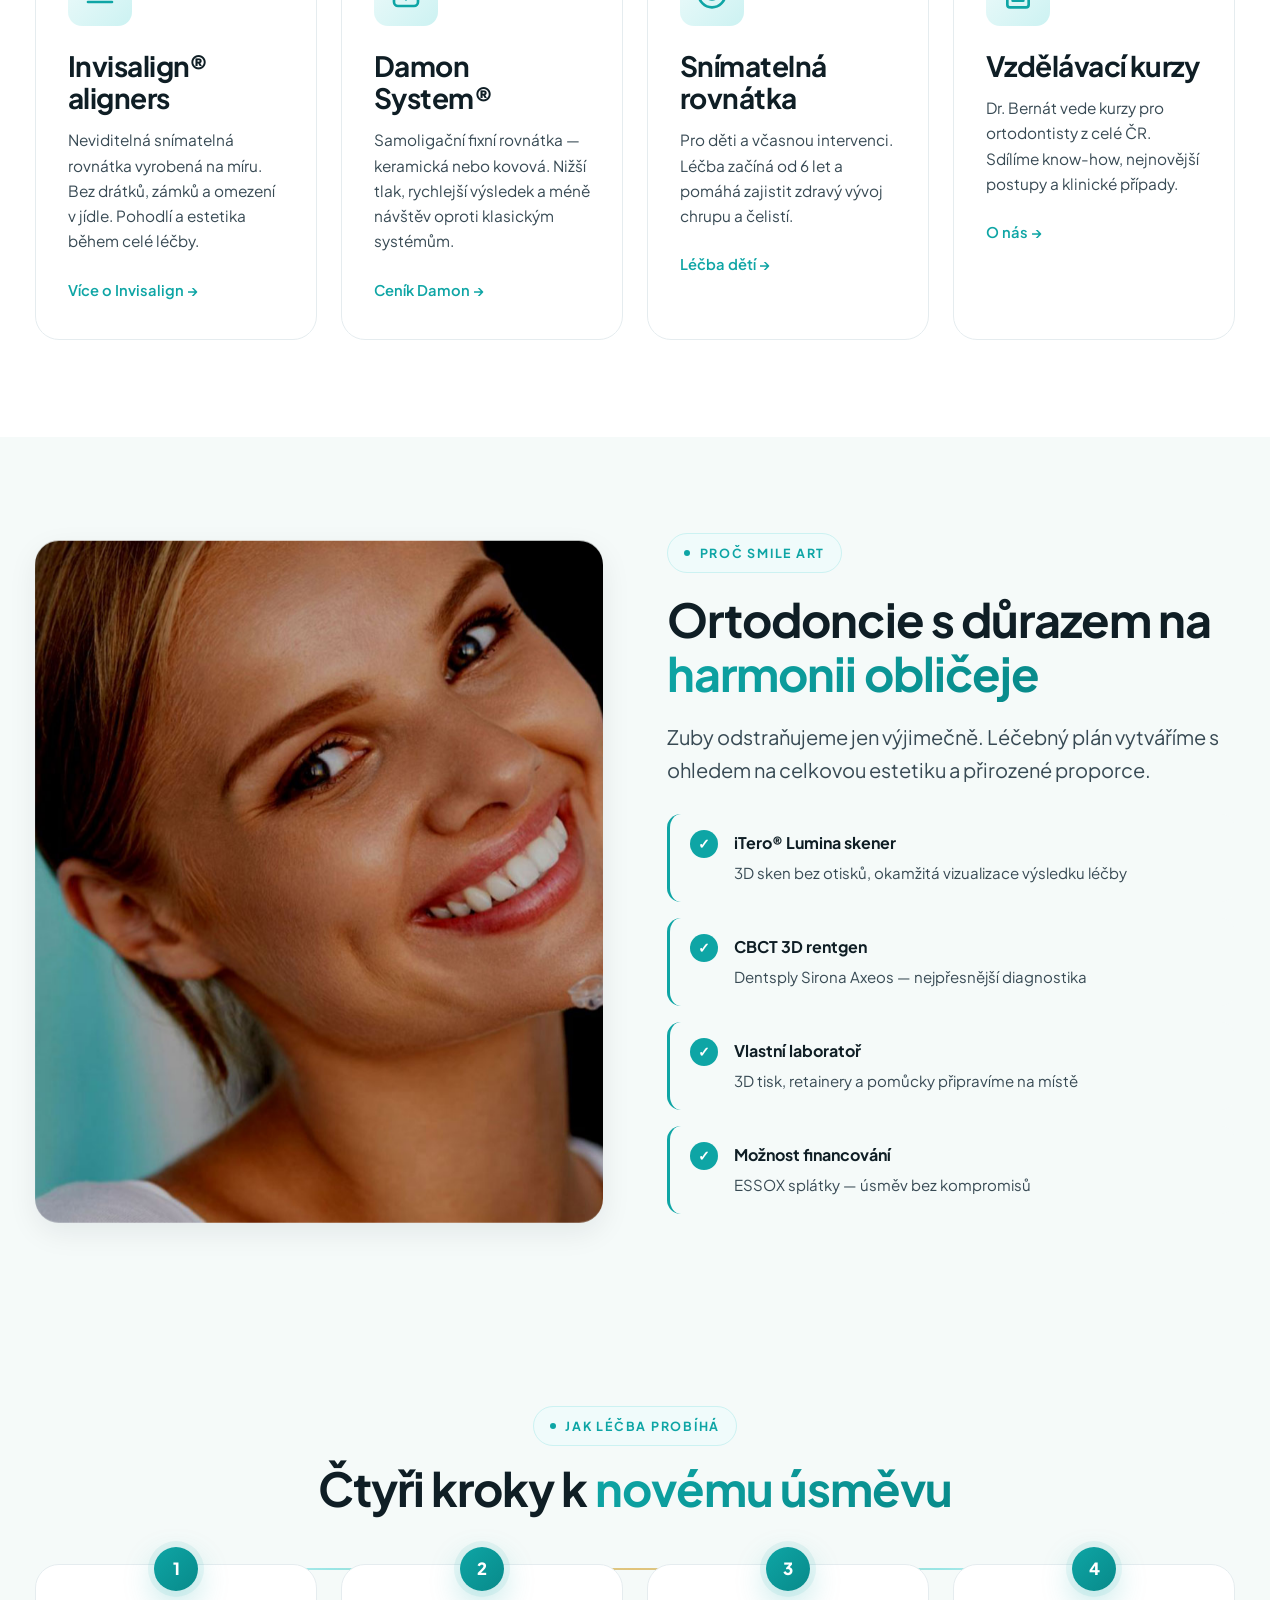
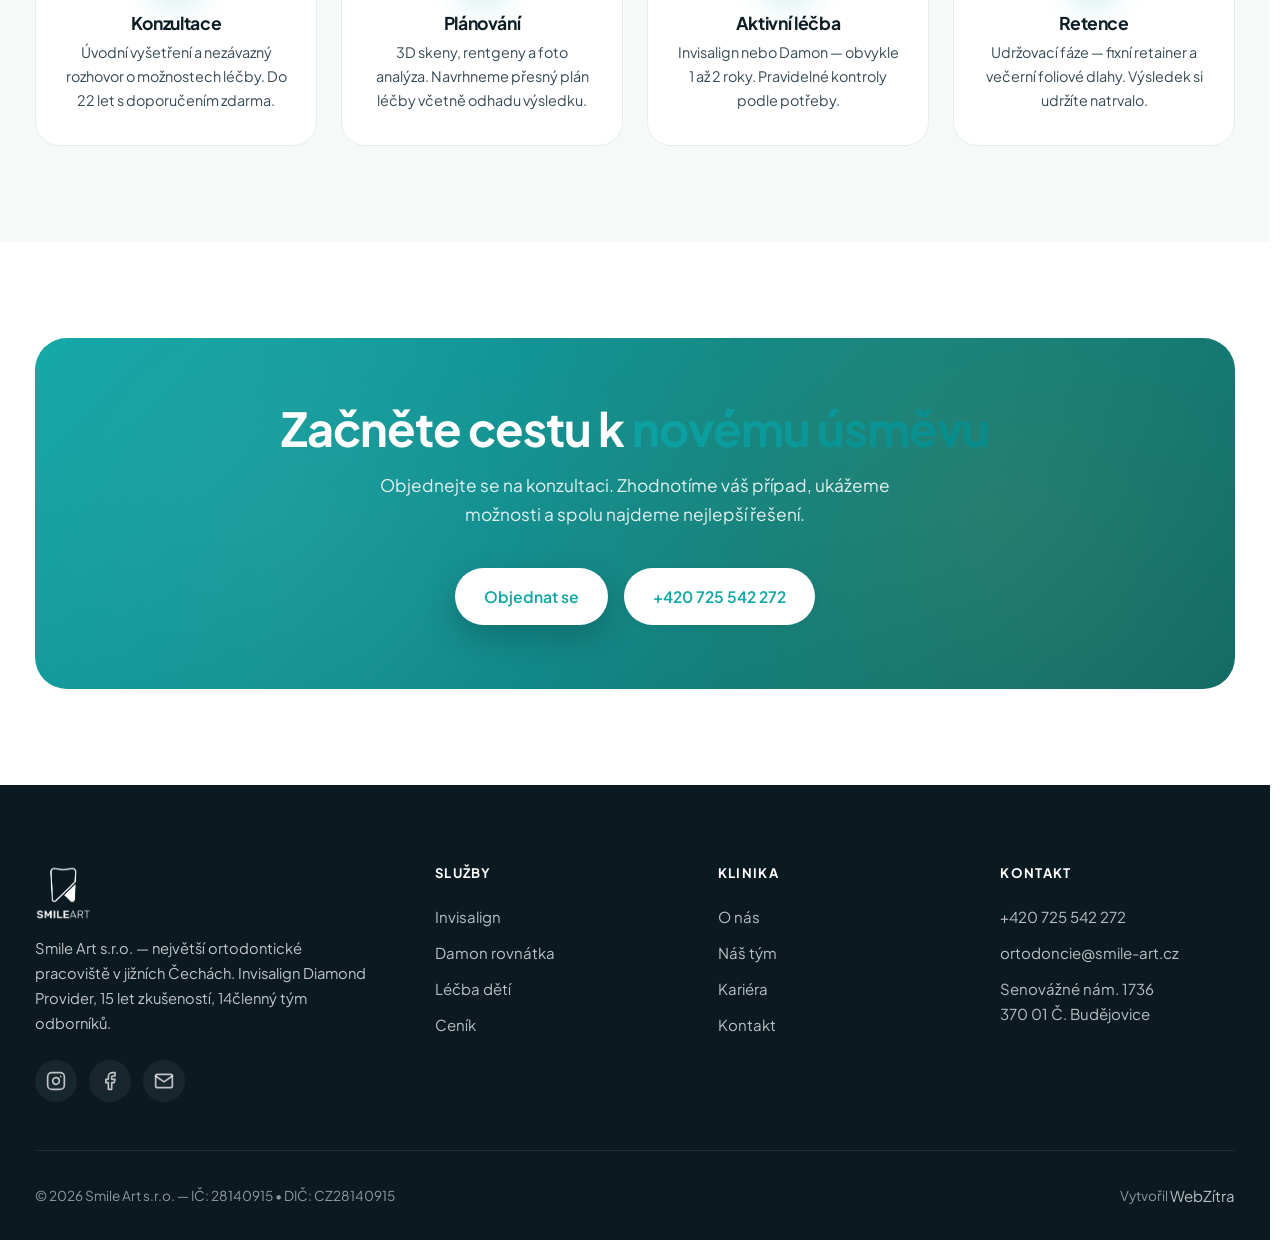
==== commit 9b796777: "Hero: switch to dark-elegant treatment for readability Previous light-overlay approach made text (le" ====
--- a/index.html
+++ b/index.html
@@ -43,7 +43,7 @@
 <link rel="preload" href="fotky/team-full.jpg" as="image" fetchpriority="high">
 
 <!-- Styles -->
-<link rel="stylesheet" href="css/style.css?v=20260115f">
+<link rel="stylesheet" href="css/style.css?v=20260115g">
 
 <!-- JSON-LD -->
 <script type="application/ld+json">
@@ -418,6 +418,6 @@
   <svg viewBox="0 0 24 24" fill="none" stroke="currentColor" stroke-width="2" stroke-linecap="round" stroke-linejoin="round"><path d="M22 16.92v3a2 2 0 0 1-2.18 2 19.79 19.79 0 0 1-8.63-3.07 19.5 19.5 0 0 1-6-6 19.79 19.79 0 0 1-3.07-8.67A2 2 0 0 1 4.11 2h3a2 2 0 0 1 2 1.72 12.84 12.84 0 0 0 .7 2.81 2 2 0 0 1-.45 2.11L8.09 9.91a16 16 0 0 0 6 6l1.27-1.27a2 2 0 0 1 2.11-.45 12.84 12.84 0 0 0 2.81.7A2 2 0 0 1 22 16.92z"/></svg>
   <span class="float-cta-label">Objednat se</span>
 </a>
-<script src="js/main.js?v=20260115f"></script>
+<script src="js/main.js?v=20260115g"></script>
 </body>
 </html>
--- a/css/style.css
+++ b/css/style.css
@@ -222,12 +222,13 @@
   min-height: 100vh;
   min-height: 100svh;
   display: flex;
-  align-items: flex-start;
-  padding: 9rem 0 7rem;
+  align-items: center;
+  padding: 8rem 0 7rem;
   overflow: hidden;
-  background-color: var(--bg-soft);
-}
-/* Team photo as full-bleed hero background */
+  background-color: var(--bg-dark);
+  color: #fff;
+}
+/* Team photo as full-bleed hero background — darkened for text legibility */
 .hero::before {
   content: "";
   position: absolute; inset: 0;
@@ -235,30 +236,66 @@
   background-size: cover;
   background-position: center bottom;
   background-repeat: no-repeat;
+  filter: brightness(0.45) contrast(1.05) saturate(1.1);
   z-index: 0;
   animation: hero-bg-drift 32s ease-in-out infinite alternate;
   will-change: transform;
 }
-/* Overlay: solid light at top (for text), fades to clear in middle, subtle darken at bottom */
+/* Overlay: teal-tinted darkening for depth + brand feel */
 .hero::after {
   content: "";
   position: absolute; inset: 0;
   background:
     linear-gradient(180deg,
-      rgba(245,250,249,0.96) 0%,
-      rgba(245,250,249,0.90) 18%,
-      rgba(245,250,249,0.60) 38%,
-      rgba(245,250,249,0.15) 55%,
-      transparent 70%,
-      rgba(10,26,32,0.28) 100%),
-    radial-gradient(circle at 85% 15%, rgba(14,165,165,0.18) 0%, transparent 55%),
-    radial-gradient(circle at 12% 18%, rgba(200,155,60,0.10) 0%, transparent 50%);
+      rgba(6,16,20,0.55) 0%,
+      rgba(6,16,20,0.30) 35%,
+      rgba(6,16,20,0.20) 60%,
+      rgba(6,16,20,0.60) 100%),
+    radial-gradient(ellipse at 50% 40%, transparent 0%, rgba(6,16,20,0.35) 80%),
+    radial-gradient(circle at 85% 15%, rgba(14,165,165,0.22) 0%, transparent 55%),
+    radial-gradient(circle at 12% 85%, rgba(200,155,60,0.14) 0%, transparent 50%);
   pointer-events: none;
   z-index: 1;
 }
 @keyframes hero-bg-drift {
   0%   { transform: scale(1.04) translateY(0); }
   100% { transform: scale(1.08) translateY(-1%); }
+}
+
+/* === HERO: dark-theme overrides for text/components === */
+.hero .eyebrow {
+  background: rgba(14,165,165,0.18);
+  color: var(--teal-300);
+  border-color: rgba(14,165,165,0.35);
+  backdrop-filter: blur(6px);
+}
+.hero .eyebrow::before { background: var(--teal-300); box-shadow: 0 0 10px var(--teal-300); }
+.hero h1 {
+  color: #fff;
+  text-shadow: 0 4px 32px rgba(0,0,0,0.45), 0 2px 8px rgba(0,0,0,0.3);
+}
+.hero .lead {
+  color: rgba(255,255,255,0.92);
+  text-shadow: 0 2px 20px rgba(0,0,0,0.5), 0 1px 4px rgba(0,0,0,0.4);
+}
+.hero-meta-item { color: rgba(255,255,255,0.88); }
+.hero-meta-item svg { color: var(--teal-300); }
+.hero .btn-outline {
+  color: #fff;
+  border-color: rgba(255,255,255,0.4);
+  background: rgba(255,255,255,0.06);
+  backdrop-filter: blur(8px);
+  -webkit-backdrop-filter: blur(8px);
+}
+.hero .btn-outline:hover {
+  border-color: var(--teal-300);
+  color: var(--teal-200);
+  background: rgba(14,165,165,0.15);
+}
+/* Keep the gold underline behind gradient words visible on dark */
+.hero h1 span:not(.text-gradient)::after {
+  background: var(--gold);
+  opacity: 0.55;
 }
 .hero-inner {
   position: relative;
@@ -271,8 +308,6 @@
   width: 100%;
 }
 .hero-content { max-width: 820px; }
-.hero-content h1 { text-shadow: 0 2px 24px rgba(245,250,249,0.6); }
-.hero-content .lead { text-shadow: 0 1px 12px rgba(245,250,249,0.8); }
 .hero-content > * + * { margin-top: 1.5rem; }
 .hero-content .lead { margin-inline: auto; }
 .hero h1 span { color: var(--teal); position: relative; display: inline-block; }
